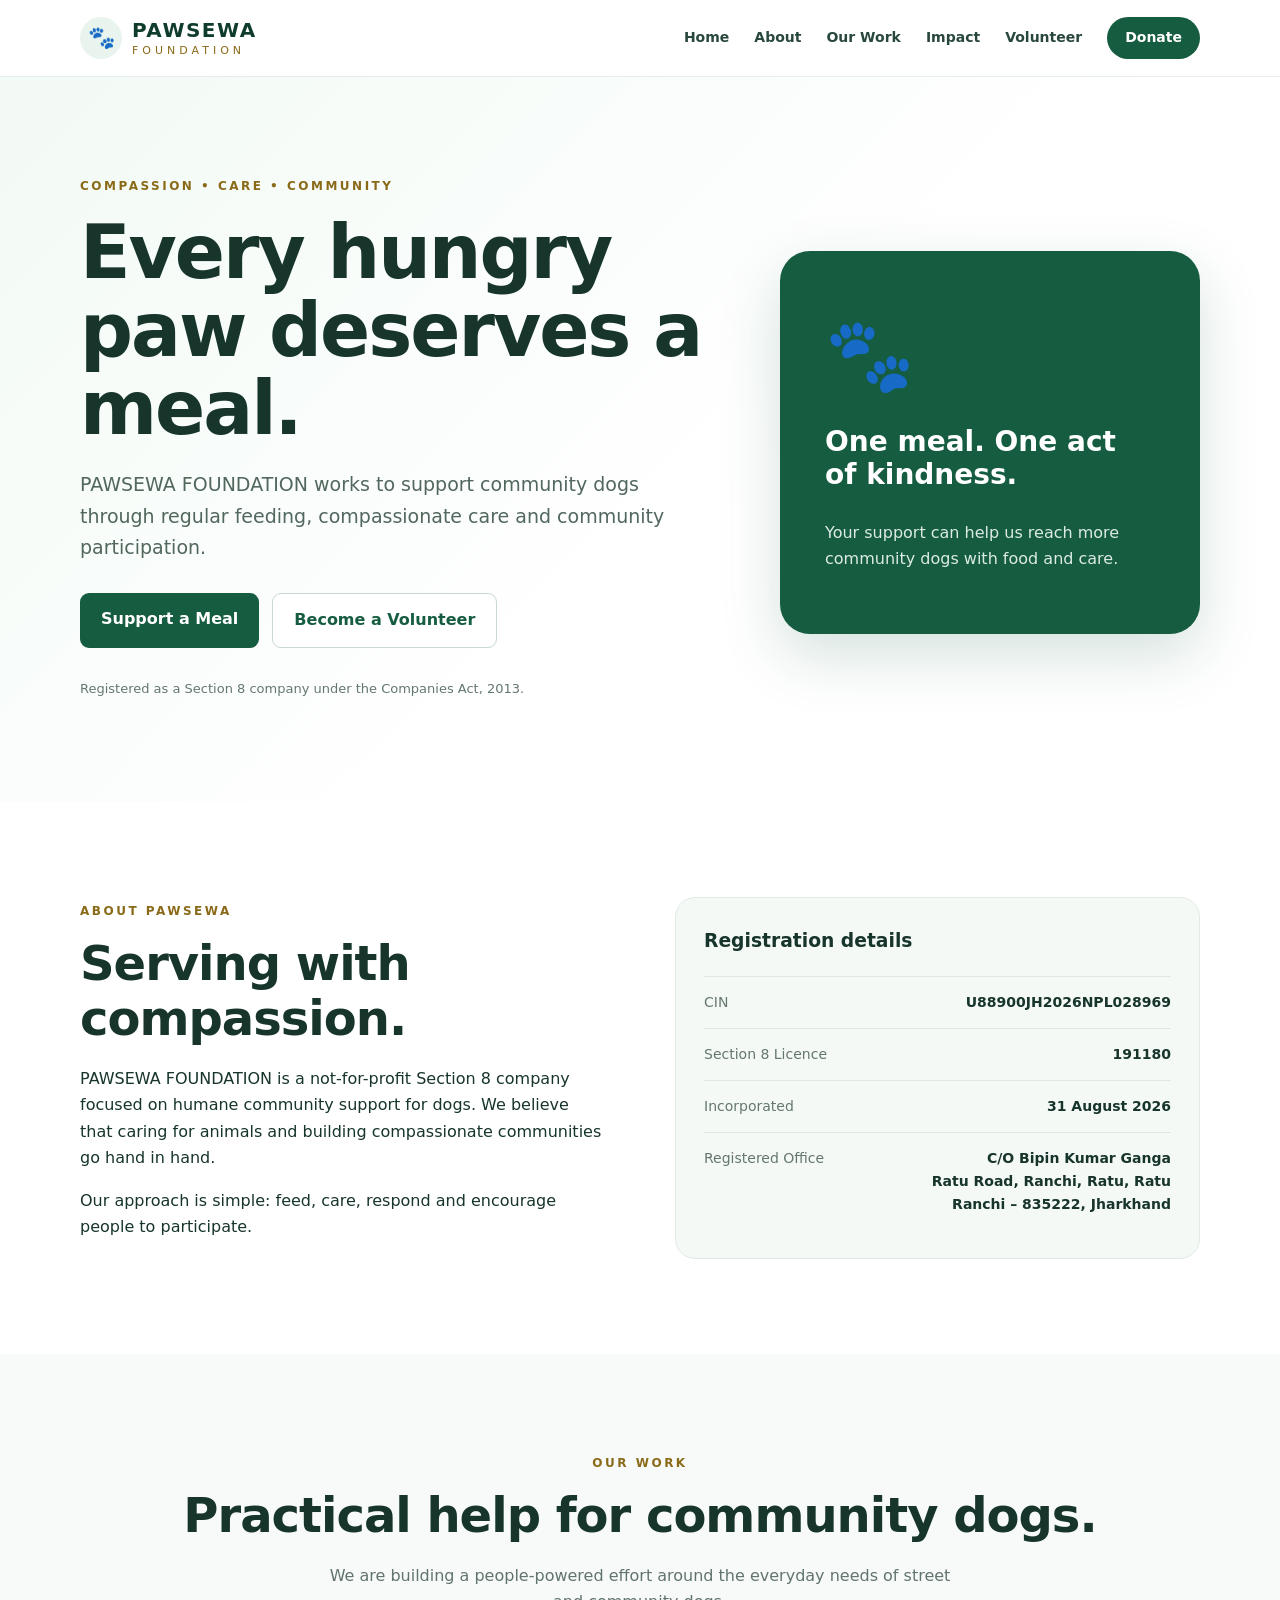
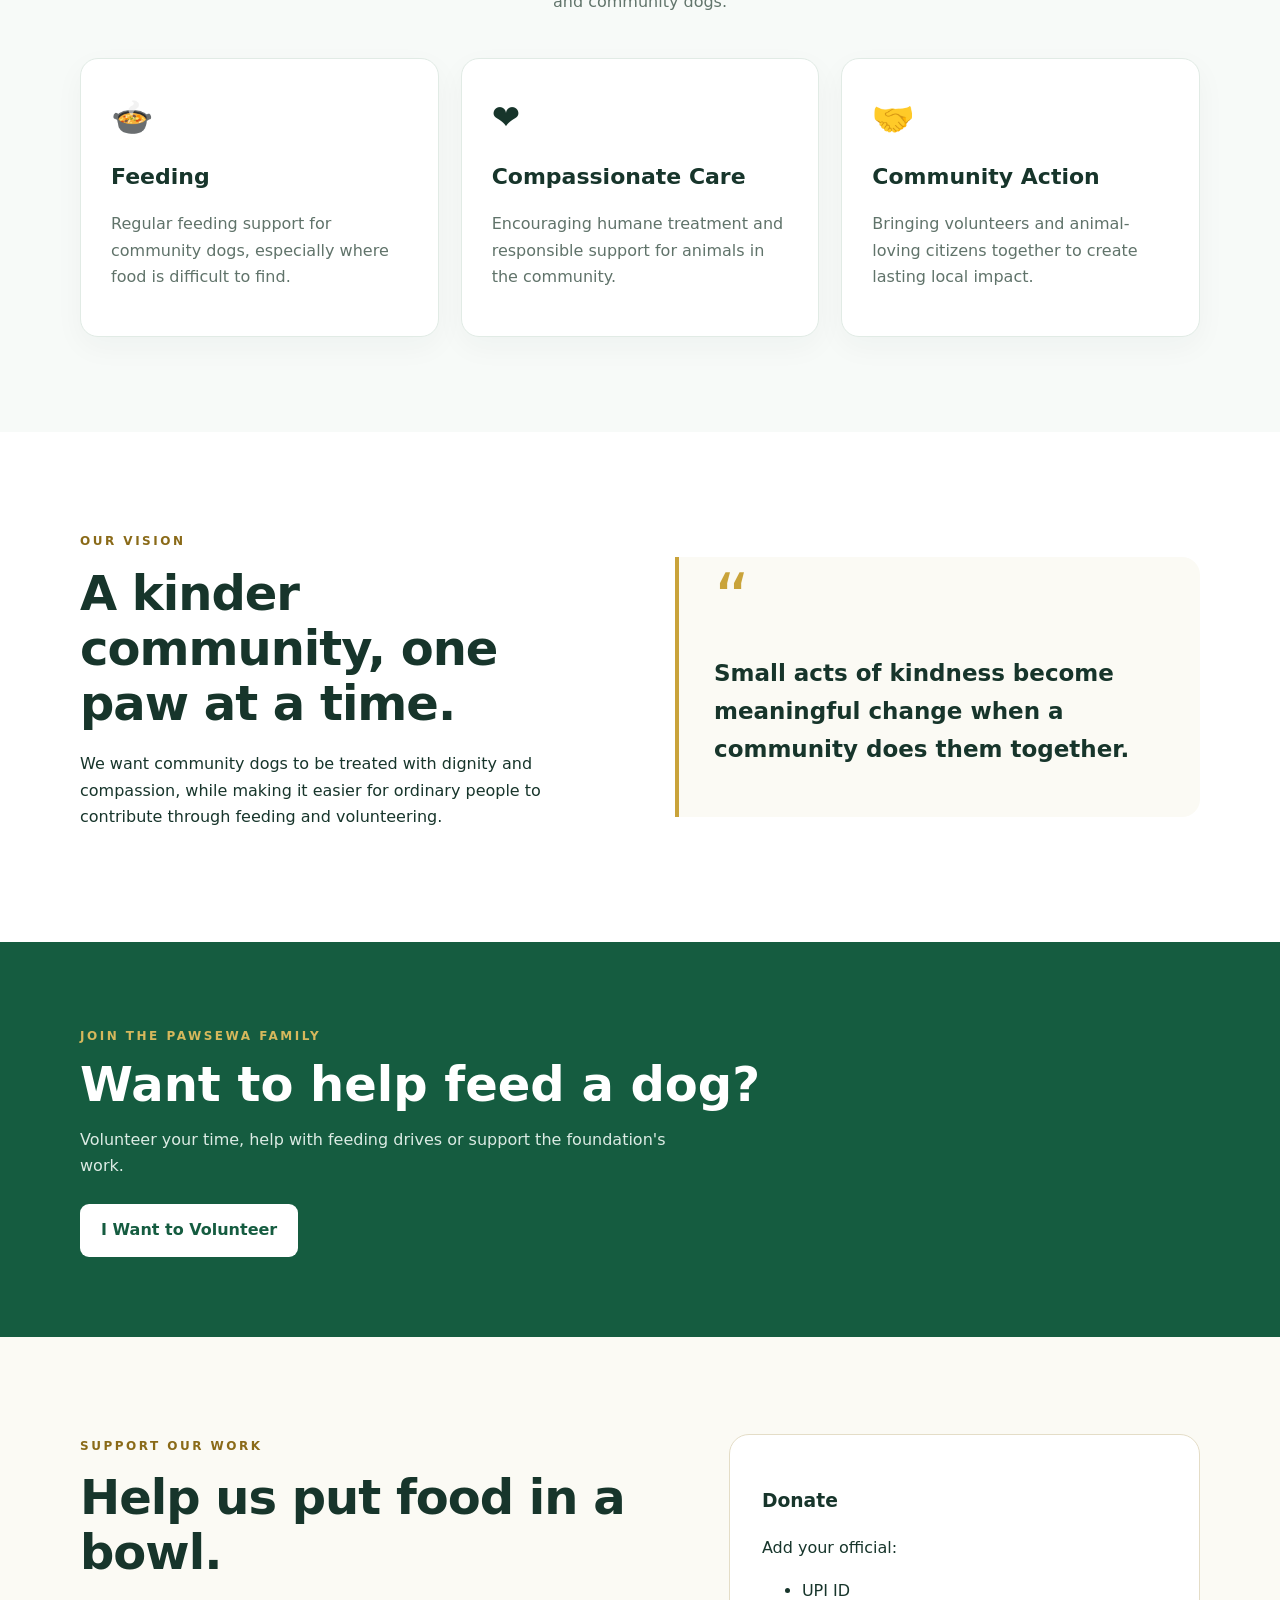
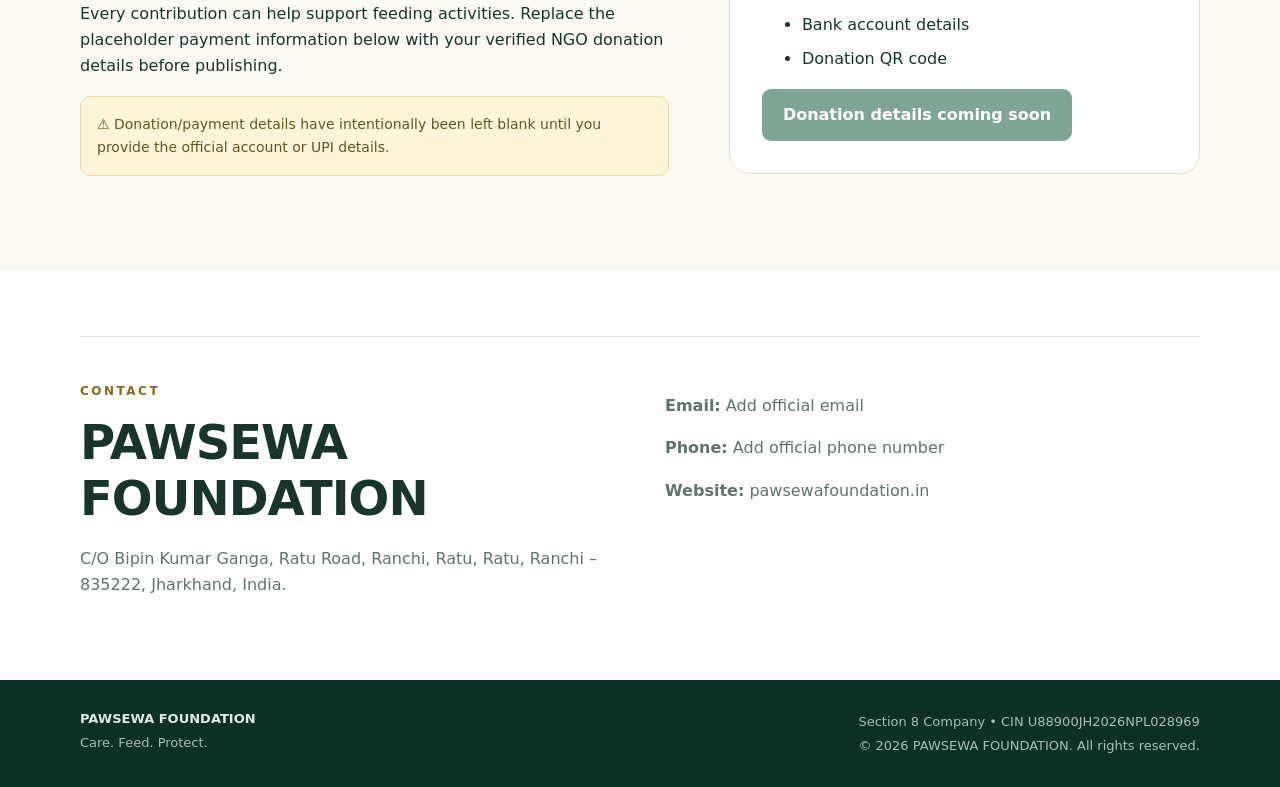
==== index.html @ aa219b91 "Add files via upload" ====
<!DOCTYPE html>
<html lang="en">
<head>
  <meta charset="UTF-8">
  <meta name="viewport" content="width=device-width, initial-scale=1.0">
  <meta name="description" content="PAWSEWA FOUNDATION - caring for community dogs through feeding, welfare and compassionate action.">
  <title>PAWSEWA FOUNDATION | Care. Feed. Protect.</title>
  <link rel="stylesheet" href="style.css">
</head>
<body>
<header class="site-header">
  <div class="container nav">
    <a class="brand" href="#home">
      <span class="brand-mark">🐾</span>
      <span><strong>PAWSEWA</strong><small>FOUNDATION</small></span>
    </a>
    <button class="menu-btn" aria-label="Open menu">☰</button>
    <nav>
      <a href="#home">Home</a>
      <a href="#about">About</a>
      <a href="#work">Our Work</a>
      <a href="#impact">Impact</a>
      <a href="#volunteer">Volunteer</a>
      <a class="nav-donate" href="#donate">Donate</a>
    </nav>
  </div>
</header>

<main>
<section id="home" class="hero">
  <div class="container hero-grid">
    <div>
      <span class="eyebrow">COMPASSION • CARE • COMMUNITY</span>
      <h1>Every hungry paw deserves a meal.</h1>
      <p class="lead">PAWSEWA FOUNDATION works to support community dogs through regular feeding, compassionate care and community participation.</p>
      <div class="actions">
        <a class="btn primary" href="#donate">Support a Meal</a>
        <a class="btn secondary" href="#volunteer">Become a Volunteer</a>
      </div>
      <p class="trust">Registered as a Section 8 company under the Companies Act, 2013.</p>
    </div>
    <div class="hero-card">
      <div class="paw-big">🐾</div>
      <h3>One meal. One act of kindness.</h3>
      <p>Your support can help us reach more community dogs with food and care.</p>
    </div>
  </div>
</section>

<section id="about" class="section">
  <div class="container two-col">
    <div>
      <span class="eyebrow">ABOUT PAWSEWA</span>
      <h2>Serving with compassion.</h2>
      <p>PAWSEWA FOUNDATION is a not-for-profit Section 8 company focused on humane community support for dogs. We believe that caring for animals and building compassionate communities go hand in hand.</p>
      <p>Our approach is simple: feed, care, respond and encourage people to participate.</p>
    </div>
    <div class="info-box">
      <h3>Registration details</h3>
      <div class="detail"><span>CIN</span><strong>U88900JH2026NPL028969</strong></div>
      <div class="detail"><span>Section 8 Licence</span><strong>191180</strong></div>
      <div class="detail"><span>Incorporated</span><strong>31 August 2026</strong></div>
      <div class="detail"><span>Registered Office</span><strong>C/O Bipin Kumar Ganga<br>Ratu Road, Ranchi, Ratu, Ratu<br>Ranchi – 835222, Jharkhand</strong></div>
    </div>
  </div>
</section>

<section id="work" class="section soft">
  <div class="container">
    <div class="center">
      <span class="eyebrow">OUR WORK</span>
      <h2>Practical help for community dogs.</h2>
      <p class="section-intro">We are building a people-powered effort around the everyday needs of street and community dogs.</p>
    </div>
    <div class="cards">
      <article class="card"><div class="icon">🍲</div><h3>Feeding</h3><p>Regular feeding support for community dogs, especially where food is difficult to find.</p></article>
      <article class="card"><div class="icon">❤️</div><h3>Compassionate Care</h3><p>Encouraging humane treatment and responsible support for animals in the community.</p></article>
      <article class="card"><div class="icon">🤝</div><h3>Community Action</h3><p>Bringing volunteers and animal-loving citizens together to create lasting local impact.</p></article>
    </div>
  </div>
</section>

<section id="impact" class="section">
  <div class="container impact">
    <div>
      <span class="eyebrow">OUR VISION</span>
      <h2>A kinder community, one paw at a time.</h2>
      <p>We want community dogs to be treated with dignity and compassion, while making it easier for ordinary people to contribute through feeding and volunteering.</p>
    </div>
    <div class="quote">
      <span>“</span>
      <p>Small acts of kindness become meaningful change when a community does them together.</p>
    </div>
  </div>
</section>

<section id="volunteer" class="cta-section">
  <div class="container">
    <span class="eyebrow light">JOIN THE PAWSEWA FAMILY</span>
    <h2>Want to help feed a dog?</h2>
    <p>Volunteer your time, help with feeding drives or support the foundation's work.</p>
    <a class="btn white" href="mailto:YOUR-EMAIL@example.com?subject=Volunteer%20with%20PAWSEWA%20FOUNDATION">I Want to Volunteer</a>
  </div>
</section>

<section id="donate" class="section donate">
  <div class="container donate-grid">
    <div>
      <span class="eyebrow">SUPPORT OUR WORK</span>
      <h2>Help us put food in a bowl.</h2>
      <p>Every contribution can help support feeding activities. Replace the placeholder payment information below with your verified NGO donation details before publishing.</p>
      <div class="notice">⚠️ Donation/payment details have intentionally been left blank until you provide the official account or UPI details.</div>
    </div>
    <div class="donate-box">
      <h3>Donate</h3>
      <p>Add your official:</p>
      <ul><li>UPI ID</li><li>Bank account details</li><li>Donation QR code</li></ul>
      <a class="btn primary disabled" href="#donate">Donation details coming soon</a>
    </div>
  </div>
</section>

<section class="contact section">
  <div class="container contact-box">
    <div>
      <span class="eyebrow">CONTACT</span>
      <h2>PAWSEWA FOUNDATION</h2>
      <p>C/O Bipin Kumar Ganga, Ratu Road, Ranchi, Ratu, Ratu, Ranchi – 835222, Jharkhand, India.</p>
    </div>
    <div>
      <p><strong>Email:</strong> Add official email</p>
      <p><strong>Phone:</strong> Add official phone number</p>
      <p><strong>Website:</strong> pawsewafoundation.in</p>
    </div>
  </div>
</section>
</main>

<footer>
  <div class="container footer-grid">
    <div><strong>PAWSEWA FOUNDATION</strong><p>Care. Feed. Protect.</p></div>
    <div><p>Section 8 Company • CIN U88900JH2026NPL028969</p><p>© 2026 PAWSEWA FOUNDATION. All rights reserved.</p></div>
  </div>
</footer>
<script src="script.js"></script>
</body>
</html>
---- style.css ----
*{box-sizing:border-box}html{scroll-behavior:smooth}body{margin:0;font-family:Inter,system-ui,-apple-system,Segoe UI,Roboto,Arial,sans-serif;color:#17352b;background:#fff;line-height:1.65}.container{width:min(1120px,92%);margin:auto}.site-header{position:sticky;top:0;z-index:20;background:rgba(255,255,255,.95);backdrop-filter:blur(10px);border-bottom:1px solid #e5eee9}.nav{height:76px;display:flex;align-items:center;justify-content:space-between}.brand{display:flex;gap:10px;align-items:center;text-decoration:none;color:#103c2c}.brand-mark{width:42px;height:42px;border-radius:50%;display:grid;place-items:center;background:#e8f4ed;font-size:22px}.brand strong,.brand small{display:block;line-height:1}.brand strong{font-size:20px;letter-spacing:1.5px}.brand small{font-size:11px;letter-spacing:4px;margin-top:5px;color:#8b6a17}nav{display:flex;align-items:center;gap:25px}nav a{color:#29483d;text-decoration:none;font-weight:600;font-size:14px}.nav-donate{background:#155c40;color:#fff;padding:9px 18px;border-radius:999px}.menu-btn{display:none;border:0;background:none;font-size:25px}.hero{background:linear-gradient(135deg,#f2faf5 0%,#fff 58%);padding:95px 0 90px;overflow:hidden}.hero-grid{display:grid;grid-template-columns:1.2fr .8fr;gap:70px;align-items:center}.eyebrow{font-size:12px;letter-spacing:2.5px;font-weight:800;color:#8a6a18}.hero h1{font-size:clamp(43px,6vw,74px);line-height:1.05;margin:16px 0 22px;letter-spacing:-2px}.lead{font-size:19px;max-width:650px;color:#52675e}.actions{display:flex;gap:13px;flex-wrap:wrap;margin:30px 0}.btn{display:inline-block;text-decoration:none;border-radius:9px;padding:13px 21px;font-weight:800}.primary{background:#155c40;color:white}.secondary{border:1px solid #c8d9d0;color:#155c40;background:#fff}.white{background:#fff;color:#155c40}.trust{font-size:13px;color:#64776f}.hero-card{background:#155c40;color:#fff;border-radius:30px;padding:45px;min-height:350px;display:flex;flex-direction:column;justify-content:center;box-shadow:0 22px 60px rgba(21,92,64,.18)}.paw-big{font-size:72px;margin-bottom:10px}.hero-card h3{font-size:28px;line-height:1.2;margin:0 0 12px}.hero-card p{color:#dcebe4}.section{padding:95px 0}.two-col{display:grid;grid-template-columns:1fr 1fr;gap:70px;align-items:start}.section h2{font-size:clamp(32px,4vw,48px);line-height:1.15;margin:12px 0 20px;letter-spacing:-1px}.info-box{background:#f5f9f6;border:1px solid #e0ebe5;border-radius:20px;padding:28px}.info-box h3{margin-top:0}.detail{display:flex;justify-content:space-between;gap:20px;border-top:1px solid #dce8e1;padding:14px 0;font-size:14px}.detail span{color:#64776f}.detail strong{text-align:right}.soft{background:#f7faf8}.center{text-align:center}.section-intro{max-width:650px;margin:0 auto 42px;color:#61746b}.cards{display:grid;grid-template-columns:repeat(3,1fr);gap:22px}.card{background:#fff;border:1px solid #e1ebe5;border-radius:18px;padding:30px;box-shadow:0 10px 30px rgba(20,60,45,.04)}.icon{font-size:34px}.card h3{font-size:22px;margin:14px 0 5px}.card p{color:#60736a}.impact{display:grid;grid-template-columns:1fr 1fr;gap:70px;align-items:center}.quote{border-left:4px solid #c9a33a;padding:25px 35px;background:#fbfaf4;border-radius:0 18px 18px 0}.quote span{font-size:70px;line-height:.5;color:#c9a33a}.quote p{font-size:23px;font-weight:700}.cta-section{padding:80px 0;background:#155c40;color:#fff}.cta-section h2{font-size:48px;line-height:1.1;margin:10px 0}.cta-section p{max-width:620px;color:#dcebe4;margin-bottom:25px}.light{color:#d6b85c}.donate{background:#fbfaf4}.donate-grid{display:grid;grid-template-columns:1fr .8fr;gap:60px;align-items:center}.notice{background:#fff5d8;border:1px solid #ead59a;padding:16px;border-radius:10px;font-size:14px;color:#665421}.donate-box{background:#fff;border:1px solid #e4ddc7;border-radius:20px;padding:32px}.donate-box li{margin:8px 0}.disabled{opacity:.55;pointer-events:none}.contact{padding:65px 0}.contact-box{display:grid;grid-template-columns:1fr 1fr;gap:50px;border-top:1px solid #dce8e1;padding-top:40px}.contact-box p{color:#60736a}footer{background:#0d3025;color:#dcebe4;padding:28px 0}.footer-grid{display:flex;justify-content:space-between;gap:30px;font-size:13px}.footer-grid p{margin:3px 0;color:#a9c0b6}@media(max-width:800px){nav{display:none}.menu-btn{display:block}.hero{padding:65px 0}.hero-grid,.two-col,.impact,.donate-grid,.contact-box{grid-template-columns:1fr;gap:35px}.cards{grid-template-columns:1fr}.hero h1{letter-spacing:-1px}.hero-card{min-height:auto}.section{padding:65px 0}.footer-grid{flex-direction:column;gap:10px}.detail{flex-direction:column}.detail strong{text-align:left}}
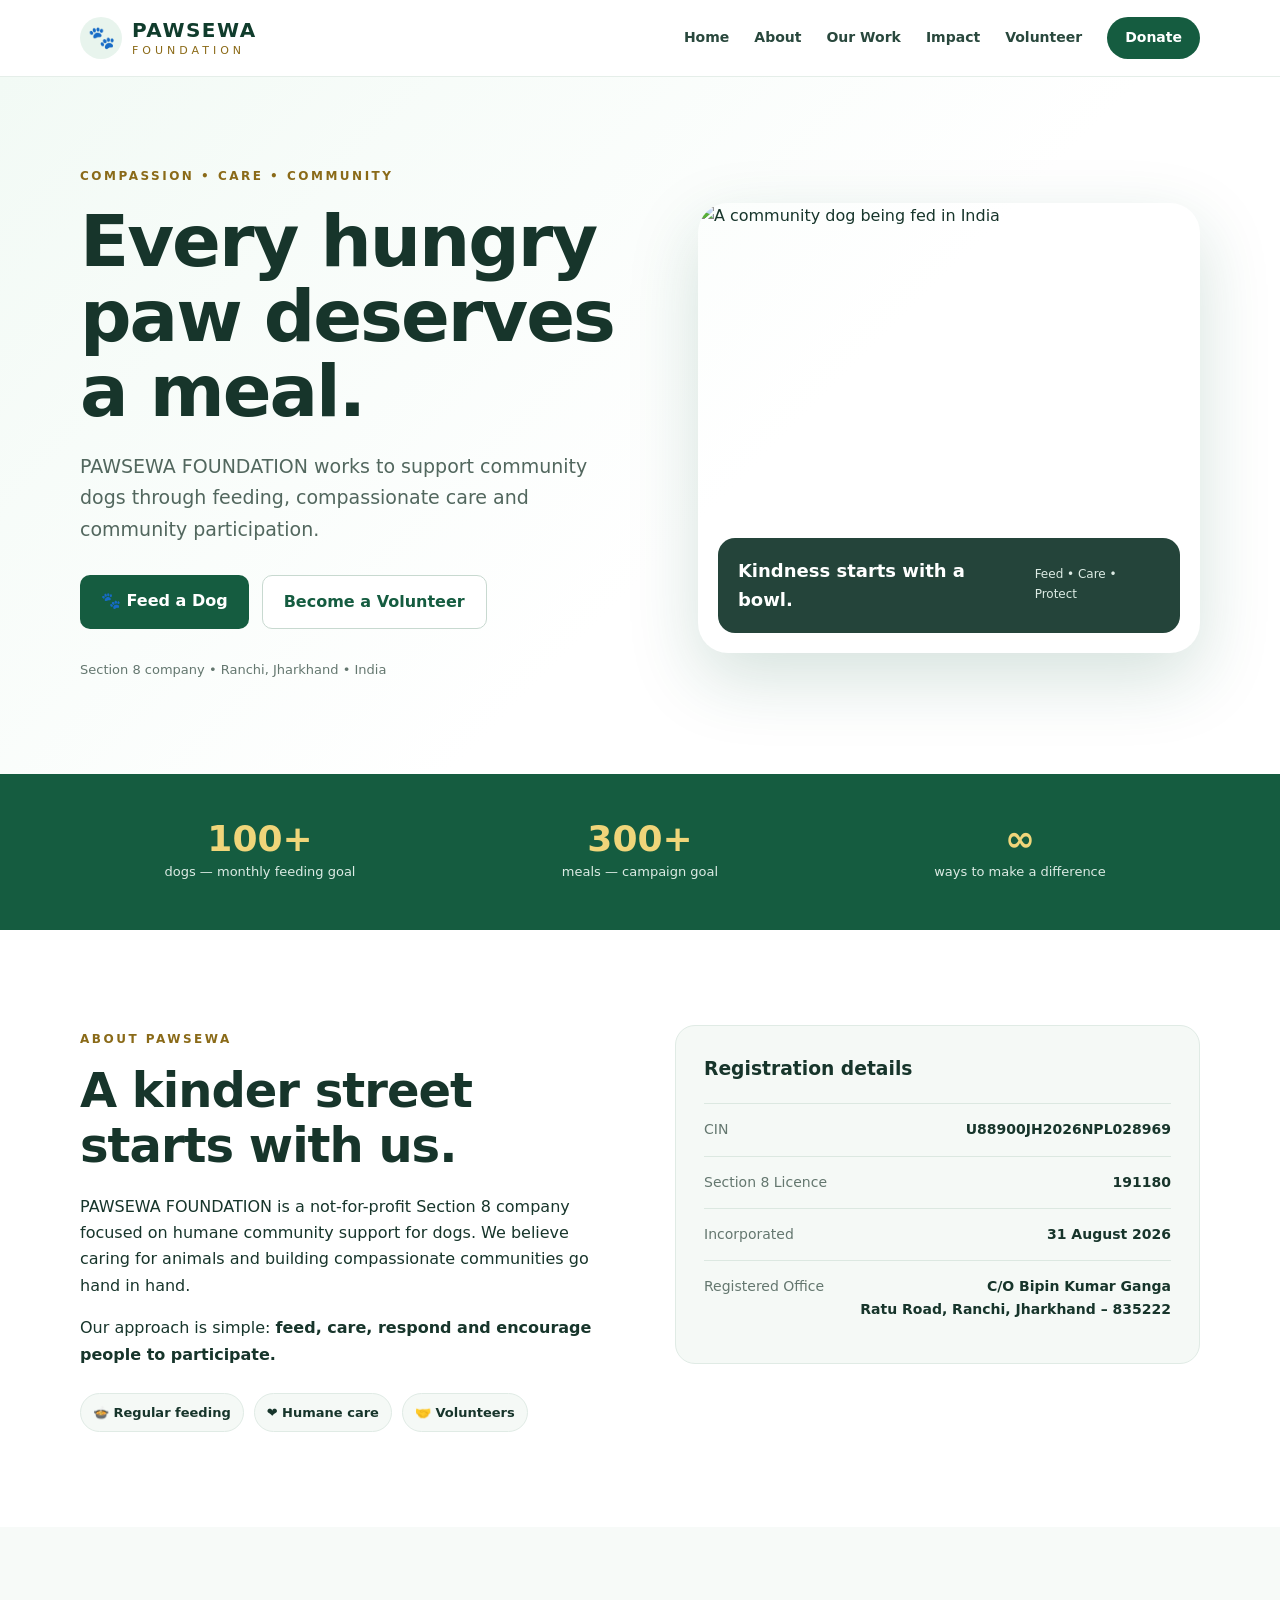
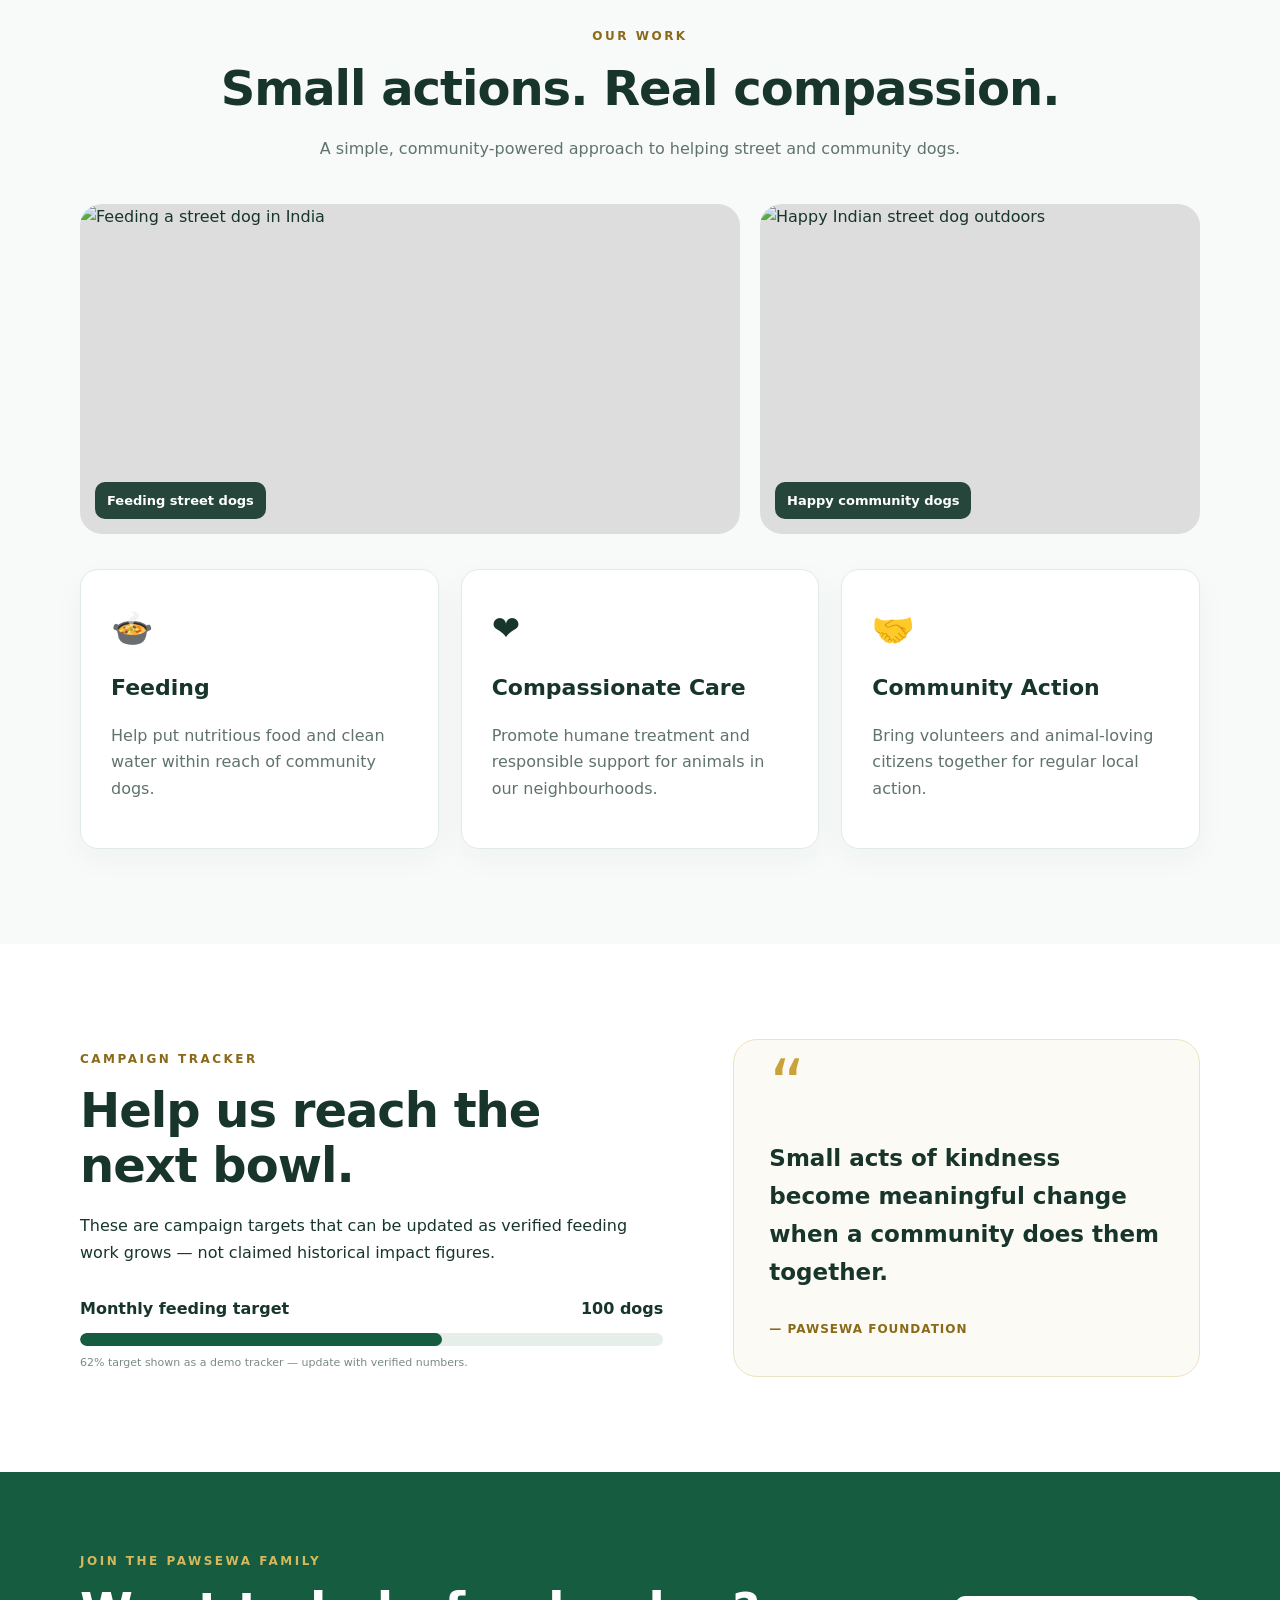
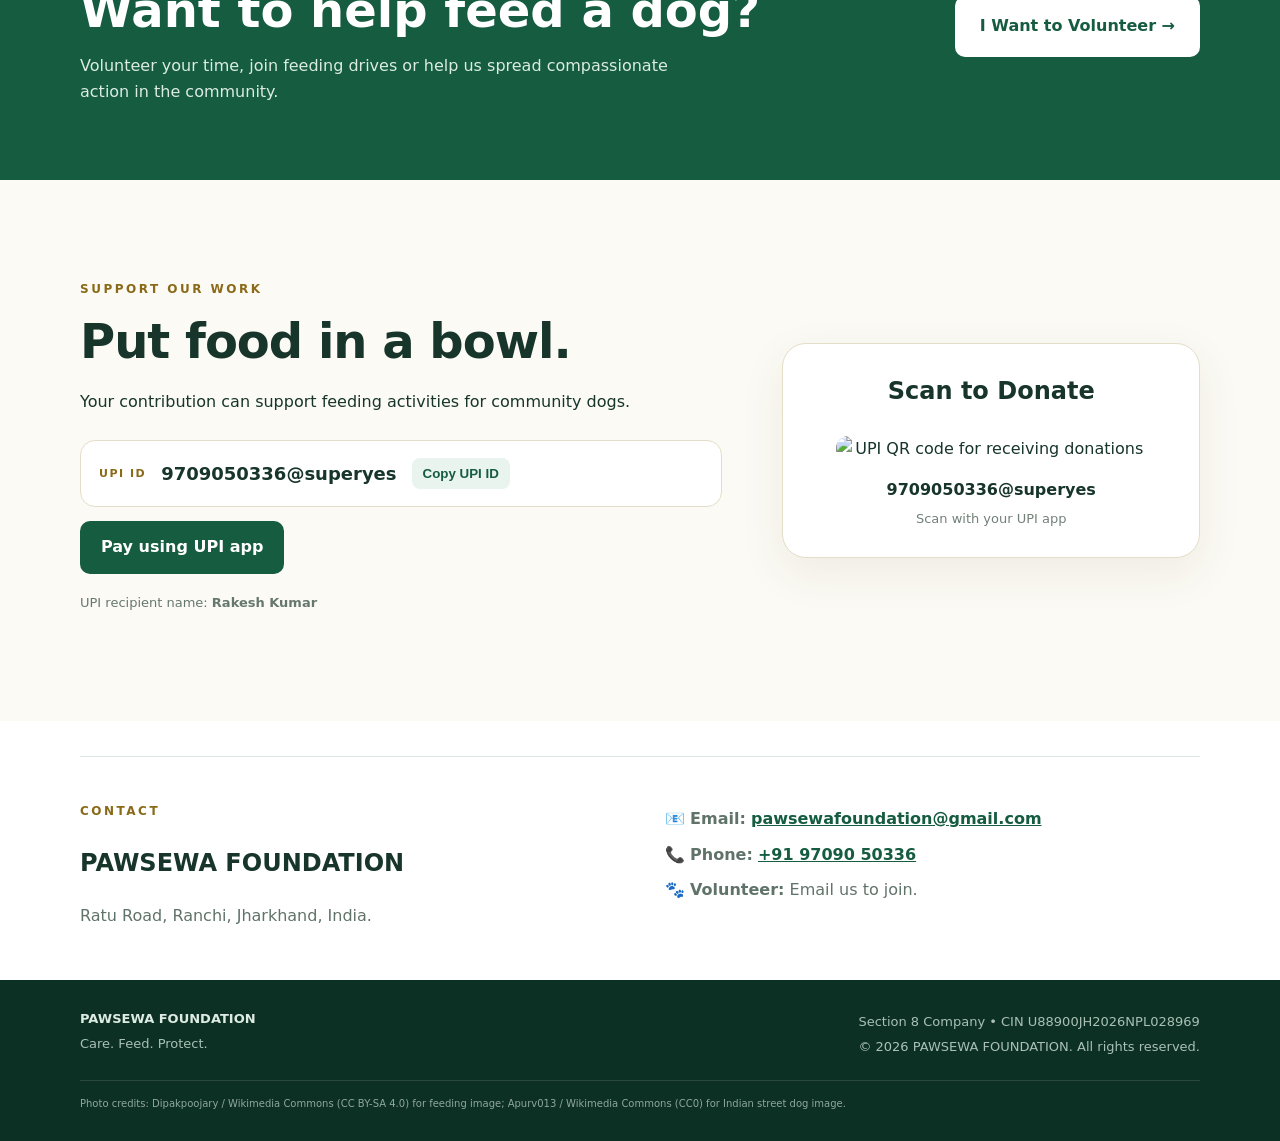
==== commit 61c3c866: "Add files via upload" ====
--- a/index.html
+++ b/index.html
@@ -3,25 +3,17 @@
 <head>
   <meta charset="UTF-8">
   <meta name="viewport" content="width=device-width, initial-scale=1.0">
-  <meta name="description" content="PAWSEWA FOUNDATION - caring for community dogs through feeding, welfare and compassionate action.">
+  <meta name="description" content="PAWSEWA FOUNDATION — feeding, caring for and protecting community dogs in India.">
   <title>PAWSEWA FOUNDATION | Care. Feed. Protect.</title>
   <link rel="stylesheet" href="style.css">
 </head>
 <body>
 <header class="site-header">
   <div class="container nav">
-    <a class="brand" href="#home">
-      <span class="brand-mark">🐾</span>
-      <span><strong>PAWSEWA</strong><small>FOUNDATION</small></span>
-    </a>
+    <a class="brand" href="#home"><span class="brand-mark">🐾</span><span><strong>PAWSEWA</strong><small>FOUNDATION</small></span></a>
     <button class="menu-btn" aria-label="Open menu">☰</button>
     <nav>
-      <a href="#home">Home</a>
-      <a href="#about">About</a>
-      <a href="#work">Our Work</a>
-      <a href="#impact">Impact</a>
-      <a href="#volunteer">Volunteer</a>
-      <a class="nav-donate" href="#donate">Donate</a>
+      <a href="#home">Home</a><a href="#about">About</a><a href="#work">Our Work</a><a href="#impact">Impact</a><a href="#volunteer">Volunteer</a><a class="nav-donate" href="#donate">Donate</a>
     </nav>
   </div>
 </header>
@@ -32,18 +24,22 @@
     <div>
       <span class="eyebrow">COMPASSION • CARE • COMMUNITY</span>
       <h1>Every hungry paw deserves a meal.</h1>
-      <p class="lead">PAWSEWA FOUNDATION works to support community dogs through regular feeding, compassionate care and community participation.</p>
-      <div class="actions">
-        <a class="btn primary" href="#donate">Support a Meal</a>
-        <a class="btn secondary" href="#volunteer">Become a Volunteer</a>
-      </div>
-      <p class="trust">Registered as a Section 8 company under the Companies Act, 2013.</p>
+      <p class="lead">PAWSEWA FOUNDATION works to support community dogs through feeding, compassionate care and community participation.</p>
+      <div class="actions"><a class="btn primary" href="#donate">🐾 Feed a Dog</a><a class="btn secondary" href="#volunteer">Become a Volunteer</a></div>
+      <p class="trust">Section 8 company • Ranchi, Jharkhand • India</p>
     </div>
-    <div class="hero-card">
-      <div class="paw-big">🐾</div>
-      <h3>One meal. One act of kindness.</h3>
-      <p>Your support can help us reach more community dogs with food and care.</p>
+    <div class="hero-photo">
+      <img src="https://upload.wikimedia.org/wikipedia/commons/f/fe/Feeding_street_dogs.jpg" alt="A community dog being fed in India">
+      <div class="photo-badge"><strong>Kindness starts with a bowl.</strong><span>Feed • Care • Protect</span></div>
     </div>
+  </div>
+</section>
+
+<section class="stats section-small">
+  <div class="container stats-grid">
+    <div class="stat"><strong>100+</strong><span>dogs — monthly feeding goal</span></div>
+    <div class="stat"><strong>300+</strong><span>meals — campaign goal</span></div>
+    <div class="stat"><strong>∞</strong><span>ways to make a difference</span></div>
   </div>
 </section>
 
@@ -51,96 +47,76 @@
   <div class="container two-col">
     <div>
       <span class="eyebrow">ABOUT PAWSEWA</span>
-      <h2>Serving with compassion.</h2>
-      <p>PAWSEWA FOUNDATION is a not-for-profit Section 8 company focused on humane community support for dogs. We believe that caring for animals and building compassionate communities go hand in hand.</p>
-      <p>Our approach is simple: feed, care, respond and encourage people to participate.</p>
+      <h2>A kinder street starts with us.</h2>
+      <p>PAWSEWA FOUNDATION is a not-for-profit Section 8 company focused on humane community support for dogs. We believe caring for animals and building compassionate communities go hand in hand.</p>
+      <p>Our approach is simple: <strong>feed, care, respond and encourage people to participate.</strong></p>
+      <div class="mini-points"><span>🍲 Regular feeding</span><span>❤️ Humane care</span><span>🤝 Volunteers</span></div>
     </div>
     <div class="info-box">
       <h3>Registration details</h3>
       <div class="detail"><span>CIN</span><strong>U88900JH2026NPL028969</strong></div>
       <div class="detail"><span>Section 8 Licence</span><strong>191180</strong></div>
       <div class="detail"><span>Incorporated</span><strong>31 August 2026</strong></div>
-      <div class="detail"><span>Registered Office</span><strong>C/O Bipin Kumar Ganga<br>Ratu Road, Ranchi, Ratu, Ratu<br>Ranchi – 835222, Jharkhand</strong></div>
+      <div class="detail"><span>Registered Office</span><strong>C/O Bipin Kumar Ganga<br>Ratu Road, Ranchi, Jharkhand – 835222</strong></div>
     </div>
   </div>
 </section>
 
 <section id="work" class="section soft">
   <div class="container">
-    <div class="center">
-      <span class="eyebrow">OUR WORK</span>
-      <h2>Practical help for community dogs.</h2>
-      <p class="section-intro">We are building a people-powered effort around the everyday needs of street and community dogs.</p>
+    <div class="center"><span class="eyebrow">OUR WORK</span><h2>Small actions. Real compassion.</h2><p class="section-intro">A simple, community-powered approach to helping street and community dogs.</p></div>
+    <div class="gallery-grid">
+      <figure><img src="https://upload.wikimedia.org/wikipedia/commons/f/fe/Feeding_street_dogs.jpg" alt="Feeding a street dog in India"><figcaption>Feeding street dogs</figcaption></figure>
+      <figure><img src="https://upload.wikimedia.org/wikipedia/commons/7/77/Indian_Street_Dog_3.jpg" alt="Happy Indian street dog outdoors"><figcaption>Happy community dogs</figcaption></figure>
     </div>
     <div class="cards">
-      <article class="card"><div class="icon">🍲</div><h3>Feeding</h3><p>Regular feeding support for community dogs, especially where food is difficult to find.</p></article>
-      <article class="card"><div class="icon">❤️</div><h3>Compassionate Care</h3><p>Encouraging humane treatment and responsible support for animals in the community.</p></article>
-      <article class="card"><div class="icon">🤝</div><h3>Community Action</h3><p>Bringing volunteers and animal-loving citizens together to create lasting local impact.</p></article>
+      <article class="card"><div class="icon">🍲</div><h3>Feeding</h3><p>Help put nutritious food and clean water within reach of community dogs.</p></article>
+      <article class="card"><div class="icon">❤️</div><h3>Compassionate Care</h3><p>Promote humane treatment and responsible support for animals in our neighbourhoods.</p></article>
+      <article class="card"><div class="icon">🤝</div><h3>Community Action</h3><p>Bring volunteers and animal-loving citizens together for regular local action.</p></article>
     </div>
   </div>
 </section>
 
 <section id="impact" class="section">
-  <div class="container impact">
-    <div>
-      <span class="eyebrow">OUR VISION</span>
-      <h2>A kinder community, one paw at a time.</h2>
-      <p>We want community dogs to be treated with dignity and compassion, while making it easier for ordinary people to contribute through feeding and volunteering.</p>
+  <div class="container impact-grid">
+    <div><span class="eyebrow">CAMPAIGN TRACKER</span><h2>Help us reach the next bowl.</h2><p>These are campaign targets that can be updated as verified feeding work grows — not claimed historical impact figures.</p>
+      <div class="progress-wrap"><div class="progress-label"><span>Monthly feeding target</span><strong>100 dogs</strong></div><div class="progress"><span style="width:62%"></span></div><small>62% target shown as a demo tracker — update with verified numbers.</small></div>
     </div>
-    <div class="quote">
-      <span>“</span>
-      <p>Small acts of kindness become meaningful change when a community does them together.</p>
-    </div>
+    <div class="quote-card"><span class="quote-mark">“</span><p>Small acts of kindness become meaningful change when a community does them together.</p><strong>— PAWSEWA FOUNDATION</strong></div>
   </div>
 </section>
 
 <section id="volunteer" class="cta-section">
-  <div class="container">
-    <span class="eyebrow light">JOIN THE PAWSEWA FAMILY</span>
-    <h2>Want to help feed a dog?</h2>
-    <p>Volunteer your time, help with feeding drives or support the foundation's work.</p>
-    <a class="btn white" href="mailto:YOUR-EMAIL@example.com?subject=Volunteer%20with%20PAWSEWA%20FOUNDATION">I Want to Volunteer</a>
+  <div class="container cta-grid">
+    <div><span class="eyebrow light">JOIN THE PAWSEWA FAMILY</span><h2>Want to help feed a dog?</h2><p>Volunteer your time, join feeding drives or help us spread compassionate action in the community.</p></div>
+    <a class="btn white big" href="mailto:pawsewafoundation@gmail.com?subject=Volunteer%20with%20PAWSEWA%20FOUNDATION">I Want to Volunteer →</a>
   </div>
 </section>
 
 <section id="donate" class="section donate">
   <div class="container donate-grid">
     <div>
-      <span class="eyebrow">SUPPORT OUR WORK</span>
-      <h2>Help us put food in a bowl.</h2>
-      <p>Every contribution can help support feeding activities. Replace the placeholder payment information below with your verified NGO donation details before publishing.</p>
-      <div class="notice">⚠️ Donation/payment details have intentionally been left blank until you provide the official account or UPI details.</div>
+      <span class="eyebrow">SUPPORT OUR WORK</span><h2>Put food in a bowl.</h2>
+      <p>Your contribution can support feeding activities for community dogs.</p>
+      <div class="upi-card"><span class="upi-label">UPI ID</span><strong>9709050336@superyes</strong><button class="copy-btn" data-copy="9709050336@superyes">Copy UPI ID</button></div>
+      <a class="btn primary upi-pay" href="upi://pay?pa=9709050336@superyes&pn=PAWSEWA%20FOUNDATION&cu=INR">Pay using UPI app</a>
+      <p class="payment-note">UPI recipient name: <strong>Rakesh Kumar</strong></p>
     </div>
-    <div class="donate-box">
-      <h3>Donate</h3>
-      <p>Add your official:</p>
-      <ul><li>UPI ID</li><li>Bank account details</li><li>Donation QR code</li></ul>
-      <a class="btn primary disabled" href="#donate">Donation details coming soon</a>
-    </div>
+    <div class="qr-box"><h3>Scan to Donate</h3><img src="assets/upi-qr-crop.jpg" alt="UPI QR code for receiving donations"><strong>9709050336@superyes</strong><span>Scan with your UPI app</span></div>
   </div>
 </section>
 
-<section class="contact section">
+<section class="contact section-small">
   <div class="container contact-box">
-    <div>
-      <span class="eyebrow">CONTACT</span>
-      <h2>PAWSEWA FOUNDATION</h2>
-      <p>C/O Bipin Kumar Ganga, Ratu Road, Ranchi, Ratu, Ratu, Ranchi – 835222, Jharkhand, India.</p>
-    </div>
-    <div>
-      <p><strong>Email:</strong> Add official email</p>
-      <p><strong>Phone:</strong> Add official phone number</p>
-      <p><strong>Website:</strong> pawsewafoundation.in</p>
-    </div>
+    <div><span class="eyebrow">CONTACT</span><h2>PAWSEWA FOUNDATION</h2><p>Ratu Road, Ranchi, Jharkhand, India.</p></div>
+    <div class="contact-list"><p>📧 <strong>Email:</strong> <a href="mailto:pawsewafoundation@gmail.com">pawsewafoundation@gmail.com</a></p><p>📞 <strong>Phone:</strong> <a href="tel:+919709050336">+91 97090 50336</a></p><p>🐾 <strong>Volunteer:</strong> Email us to join.</p></div>
   </div>
 </section>
 </main>
 
 <footer>
-  <div class="container footer-grid">
-    <div><strong>PAWSEWA FOUNDATION</strong><p>Care. Feed. Protect.</p></div>
-    <div><p>Section 8 Company • CIN U88900JH2026NPL028969</p><p>© 2026 PAWSEWA FOUNDATION. All rights reserved.</p></div>
-  </div>
+  <div class="container footer-grid"><div><strong>PAWSEWA FOUNDATION</strong><p>Care. Feed. Protect.</p></div><div><p>Section 8 Company • CIN U88900JH2026NPL028969</p><p>© 2026 PAWSEWA FOUNDATION. All rights reserved.</p></div></div>
+  <div class="container credits">Photo credits: Dipakpoojary / Wikimedia Commons (CC BY-SA 4.0) for feeding image; Apurv013 / Wikimedia Commons (CC0) for Indian street dog image.</div>
 </footer>
 <script src="script.js"></script>
 </body>
--- a/style.css
+++ b/style.css
@@ -1 +1 @@
-*{box-sizing:border-box}html{scroll-behavior:smooth}body{margin:0;font-family:Inter,system-ui,-apple-system,Segoe UI,Roboto,Arial,sans-serif;color:#17352b;background:#fff;line-height:1.65}.container{width:min(1120px,92%);margin:auto}.site-header{position:sticky;top:0;z-index:20;background:rgba(255,255,255,.95);backdrop-filter:blur(10px);border-bottom:1px solid #e5eee9}.nav{height:76px;display:flex;align-items:center;justify-content:space-between}.brand{display:flex;gap:10px;align-items:center;text-decoration:none;color:#103c2c}.brand-mark{width:42px;height:42px;border-radius:50%;display:grid;place-items:center;background:#e8f4ed;font-size:22px}.brand strong,.brand small{display:block;line-height:1}.brand strong{font-size:20px;letter-spacing:1.5px}.brand small{font-size:11px;letter-spacing:4px;margin-top:5px;color:#8b6a17}nav{display:flex;align-items:center;gap:25px}nav a{color:#29483d;text-decoration:none;font-weight:600;font-size:14px}.nav-donate{background:#155c40;color:#fff;padding:9px 18px;border-radius:999px}.menu-btn{display:none;border:0;background:none;font-size:25px}.hero{background:linear-gradient(135deg,#f2faf5 0%,#fff 58%);padding:95px 0 90px;overflow:hidden}.hero-grid{display:grid;grid-template-columns:1.2fr .8fr;gap:70px;align-items:center}.eyebrow{font-size:12px;letter-spacing:2.5px;font-weight:800;color:#8a6a18}.hero h1{font-size:clamp(43px,6vw,74px);line-height:1.05;margin:16px 0 22px;letter-spacing:-2px}.lead{font-size:19px;max-width:650px;color:#52675e}.actions{display:flex;gap:13px;flex-wrap:wrap;margin:30px 0}.btn{display:inline-block;text-decoration:none;border-radius:9px;padding:13px 21px;font-weight:800}.primary{background:#155c40;color:white}.secondary{border:1px solid #c8d9d0;color:#155c40;background:#fff}.white{background:#fff;color:#155c40}.trust{font-size:13px;color:#64776f}.hero-card{background:#155c40;color:#fff;border-radius:30px;padding:45px;min-height:350px;display:flex;flex-direction:column;justify-content:center;box-shadow:0 22px 60px rgba(21,92,64,.18)}.paw-big{font-size:72px;margin-bottom:10px}.hero-card h3{font-size:28px;line-height:1.2;margin:0 0 12px}.hero-card p{color:#dcebe4}.section{padding:95px 0}.two-col{display:grid;grid-template-columns:1fr 1fr;gap:70px;align-items:start}.section h2{font-size:clamp(32px,4vw,48px);line-height:1.15;margin:12px 0 20px;letter-spacing:-1px}.info-box{background:#f5f9f6;border:1px solid #e0ebe5;border-radius:20px;padding:28px}.info-box h3{margin-top:0}.detail{display:flex;justify-content:space-between;gap:20px;border-top:1px solid #dce8e1;padding:14px 0;font-size:14px}.detail span{color:#64776f}.detail strong{text-align:right}.soft{background:#f7faf8}.center{text-align:center}.section-intro{max-width:650px;margin:0 auto 42px;color:#61746b}.cards{display:grid;grid-template-columns:repeat(3,1fr);gap:22px}.card{background:#fff;border:1px solid #e1ebe5;border-radius:18px;padding:30px;box-shadow:0 10px 30px rgba(20,60,45,.04)}.icon{font-size:34px}.card h3{font-size:22px;margin:14px 0 5px}.card p{color:#60736a}.impact{display:grid;grid-template-columns:1fr 1fr;gap:70px;align-items:center}.quote{border-left:4px solid #c9a33a;padding:25px 35px;background:#fbfaf4;border-radius:0 18px 18px 0}.quote span{font-size:70px;line-height:.5;color:#c9a33a}.quote p{font-size:23px;font-weight:700}.cta-section{padding:80px 0;background:#155c40;color:#fff}.cta-section h2{font-size:48px;line-height:1.1;margin:10px 0}.cta-section p{max-width:620px;color:#dcebe4;margin-bottom:25px}.light{color:#d6b85c}.donate{background:#fbfaf4}.donate-grid{display:grid;grid-template-columns:1fr .8fr;gap:60px;align-items:center}.notice{background:#fff5d8;border:1px solid #ead59a;padding:16px;border-radius:10px;font-size:14px;color:#665421}.donate-box{background:#fff;border:1px solid #e4ddc7;border-radius:20px;padding:32px}.donate-box li{margin:8px 0}.disabled{opacity:.55;pointer-events:none}.contact{padding:65px 0}.contact-box{display:grid;grid-template-columns:1fr 1fr;gap:50px;border-top:1px solid #dce8e1;padding-top:40px}.contact-box p{color:#60736a}footer{background:#0d3025;color:#dcebe4;padding:28px 0}.footer-grid{display:flex;justify-content:space-between;gap:30px;font-size:13px}.footer-grid p{margin:3px 0;color:#a9c0b6}@media(max-width:800px){nav{display:none}.menu-btn{display:block}.hero{padding:65px 0}.hero-grid,.two-col,.impact,.donate-grid,.contact-box{grid-template-columns:1fr;gap:35px}.cards{grid-template-columns:1fr}.hero h1{letter-spacing:-1px}.hero-card{min-height:auto}.section{padding:65px 0}.footer-grid{flex-direction:column;gap:10px}.detail{flex-direction:column}.detail strong{text-align:left}}
+*{box-sizing:border-box}html{scroll-behavior:smooth}body{margin:0;font-family:Inter,system-ui,-apple-system,Segoe UI,Roboto,Arial,sans-serif;color:#17352b;background:#fff;line-height:1.65}.container{width:min(1120px,92%);margin:auto}.site-header{position:sticky;top:0;z-index:20;background:rgba(255,255,255,.96);backdrop-filter:blur(12px);border-bottom:1px solid #e5eee9}.nav{height:76px;display:flex;align-items:center;justify-content:space-between}.brand{display:flex;gap:10px;align-items:center;text-decoration:none;color:#103c2c}.brand-mark{width:42px;height:42px;border-radius:50%;display:grid;place-items:center;background:#e8f4ed;font-size:22px}.brand strong,.brand small{display:block;line-height:1}.brand strong{font-size:20px;letter-spacing:1.5px}.brand small{font-size:11px;letter-spacing:4px;margin-top:5px;color:#8b6a17}nav{display:flex;align-items:center;gap:25px}nav a{color:#29483d;text-decoration:none;font-weight:700;font-size:14px}.nav-donate{background:#155c40;color:#fff!important;padding:9px 18px;border-radius:999px}.menu-btn{display:none;border:0;background:none;font-size:25px}.hero{background:linear-gradient(135deg,#f2faf5 0%,#fff 58%);padding:85px 0 80px;overflow:hidden}.hero-grid{display:grid;grid-template-columns:1fr .9fr;gap:60px;align-items:center}.eyebrow{font-size:12px;letter-spacing:2.5px;font-weight:900;color:#8a6a18}.hero h1{font-size:clamp(43px,6vw,72px);line-height:1.04;margin:16px 0 22px;letter-spacing:-2px}.lead{font-size:19px;max-width:650px;color:#52675e}.actions{display:flex;gap:13px;flex-wrap:wrap;margin:30px 0}.btn{display:inline-block;text-decoration:none;border-radius:10px;padding:13px 21px;font-weight:900}.primary{background:#155c40;color:white}.secondary{border:1px solid #c8d9d0;color:#155c40;background:#fff}.white{background:#fff;color:#155c40}.big{padding:17px 25px}.trust{font-size:13px;color:#64776f}.hero-photo{position:relative;border-radius:30px;overflow:hidden;min-height:450px;box-shadow:0 25px 70px rgba(21,92,64,.18)}.hero-photo img{width:100%;height:450px;object-fit:cover;display:block}.photo-badge{position:absolute;left:20px;right:20px;bottom:20px;background:rgba(13,48,37,.9);color:#fff;padding:18px 20px;border-radius:17px;display:flex;justify-content:space-between;gap:15px;align-items:center}.photo-badge strong{font-size:18px}.photo-badge span{font-size:12px;color:#dcebe4}.section{padding:95px 0}.section-small{padding:35px 0}.stats{background:#155c40;color:#fff}.stats-grid{display:grid;grid-template-columns:repeat(3,1fr);gap:20px}.stat{text-align:center;padding:10px}.stat strong{display:block;font-size:36px;color:#f0d57a;line-height:1.1}.stat span{font-size:13px;color:#dcebe4}.two-col{display:grid;grid-template-columns:1fr 1fr;gap:70px;align-items:start}.section h2{font-size:clamp(32px,4vw,48px);line-height:1.15;margin:12px 0 20px;letter-spacing:-1px}.info-box{background:#f5f9f6;border:1px solid #e0ebe5;border-radius:20px;padding:28px}.info-box h3{margin-top:0}.detail{display:flex;justify-content:space-between;gap:20px;border-top:1px solid #dce8e1;padding:14px 0;font-size:14px}.detail span{color:#64776f}.detail strong{text-align:right}.mini-points{display:flex;flex-wrap:wrap;gap:10px;margin-top:25px}.mini-points span{background:#f5f9f6;border:1px solid #e0ebe5;padding:8px 12px;border-radius:999px;font-size:13px;font-weight:800}.soft{background:#f7faf8}.center{text-align:center}.section-intro{max-width:650px;margin:0 auto 42px;color:#61746b}.gallery-grid{display:grid;grid-template-columns:1.2fr .8fr;gap:20px;margin-bottom:35px}.gallery-grid figure{margin:0;position:relative;overflow:hidden;border-radius:22px;background:#ddd;height:330px}.gallery-grid img{width:100%;height:100%;object-fit:cover;display:block;transition:transform .5s}.gallery-grid figure:hover img{transform:scale(1.04)}figcaption{position:absolute;left:15px;bottom:15px;background:rgba(13,48,37,.88);color:#fff;padding:8px 12px;border-radius:10px;font-weight:800;font-size:13px}.cards{display:grid;grid-template-columns:repeat(3,1fr);gap:22px}.card{background:#fff;border:1px solid #e1ebe5;border-radius:18px;padding:30px;box-shadow:0 10px 30px rgba(20,60,45,.04)}.icon{font-size:34px}.card h3{font-size:22px;margin:14px 0 5px}.card p{color:#60736a}.impact-grid{display:grid;grid-template-columns:1fr .8fr;gap:70px;align-items:center}.progress-wrap{margin-top:30px}.progress-label{display:flex;justify-content:space-between;gap:20px;font-weight:800;margin-bottom:10px}.progress{height:13px;background:#e6eee9;border-radius:99px;overflow:hidden}.progress span{display:block;height:100%;background:#155c40;border-radius:99px}.progress-wrap small{display:block;color:#7a8b84;margin-top:8px;font-size:11px}.quote-card{border-radius:24px;background:#fbfaf4;border:1px solid #eee3bf;padding:35px}.quote-mark{font-size:70px;line-height:.3;color:#c9a33a}.quote-card p{font-size:23px;font-weight:800}.quote-card strong{font-size:12px;letter-spacing:1px;color:#8a6a18}.cta-section{padding:75px 0;background:#155c40;color:#fff}.cta-grid{display:flex;align-items:center;justify-content:space-between;gap:40px}.cta-section h2{font-size:48px;line-height:1.1;margin:10px 0}.cta-section p{max-width:620px;color:#dcebe4;margin-bottom:0}.light{color:#d6b85c}.donate{background:#fbfaf4}.donate-grid{display:grid;grid-template-columns:1fr .65fr;gap:60px;align-items:center}.upi-card{display:flex;align-items:center;gap:15px;flex-wrap:wrap;background:#fff;border:1px solid #e4ddc7;border-radius:15px;padding:17px 18px;margin:25px 0 14px}.upi-label{font-size:11px;letter-spacing:1.5px;color:#8a6a18;font-weight:900}.upi-card strong{font-size:18px}.copy-btn{border:0;background:#eaf4ee;color:#155c40;border-radius:8px;padding:8px 11px;font-weight:800;cursor:pointer}.upi-pay{margin-bottom:5px}.payment-note{font-size:13px;color:#66776f}.qr-box{background:#fff;border:1px solid #e4ddc7;border-radius:24px;padding:28px;text-align:center;box-shadow:0 15px 45px rgba(90,70,20,.08)}.qr-box h3{margin-top:0;font-size:24px}.qr-box img{width:min(310px,100%);display:block;margin:10px auto 15px;border-radius:12px}.qr-box strong{display:block;font-size:16px}.qr-box span{display:block;color:#728178;font-size:13px;margin-top:4px}.contact-box{display:grid;grid-template-columns:1fr 1fr;gap:50px;border-top:1px solid #dce8e1;padding-top:40px}.contact-box p{color:#60736a}.contact-list a{color:#155c40;font-weight:800}.contact-list p{margin:9px 0}footer{background:#0d3025;color:#dcebe4;padding:28px 0}.footer-grid{display:flex;justify-content:space-between;gap:30px;font-size:13px}.footer-grid p{margin:3px 0;color:#a9c0b6}.credits{border-top:1px solid rgba(255,255,255,.12);margin-top:20px;padding-top:15px;font-size:10px;color:#8fa79d}@media(max-width:800px){nav{display:none}.menu-btn{display:block}.hero{padding:65px 0}.hero-grid,.two-col,.impact-grid,.donate-grid,.contact-box{grid-template-columns:1fr;gap:35px}.cards,.stats-grid,.gallery-grid{grid-template-columns:1fr}.hero-photo,.hero-photo img{height:380px;min-height:380px}.gallery-grid figure{height:280px}.cta-grid{flex-direction:column;align-items:flex-start}.cta-section h2{font-size:40px}.section{padding:65px 0}.footer-grid{flex-direction:column;gap:10px}.detail{flex-direction:column}.detail strong{text-align:left}.photo-badge{display:block}.photo-badge span{display:block;margin-top:5px}}
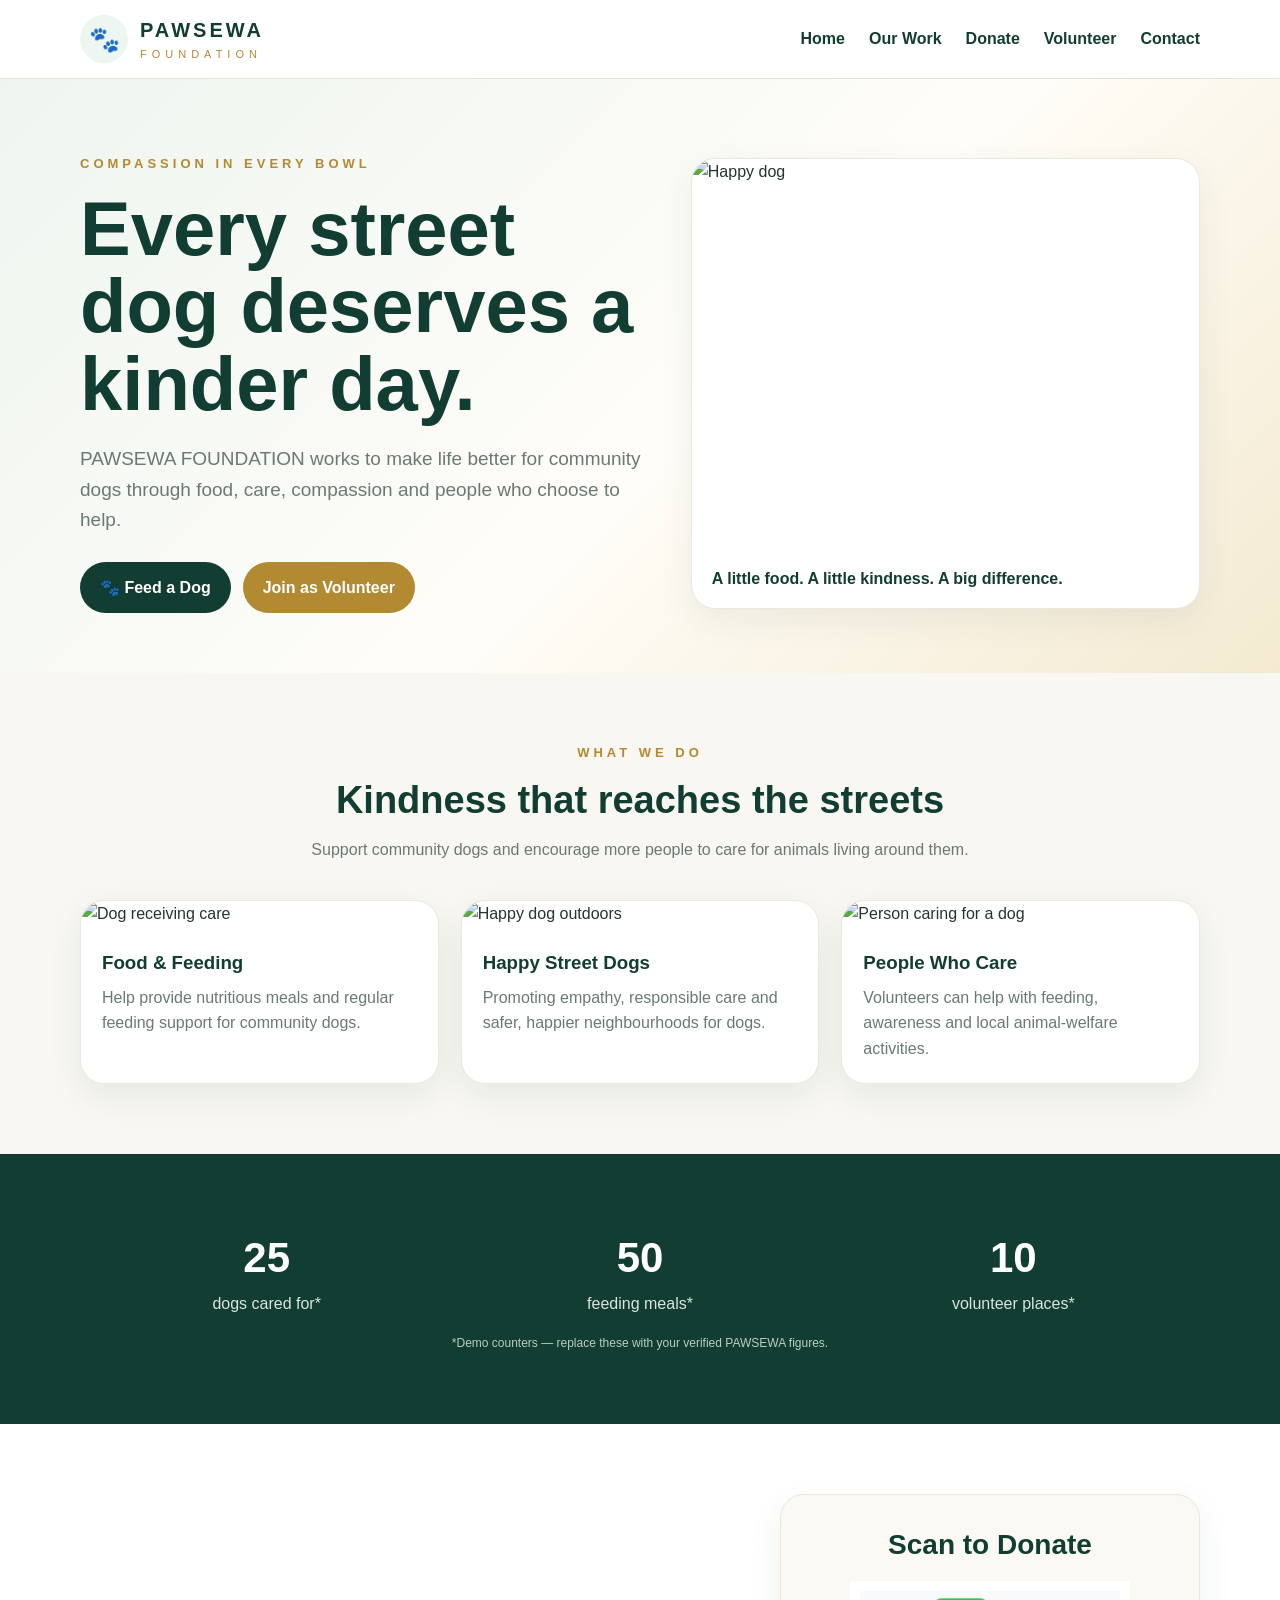
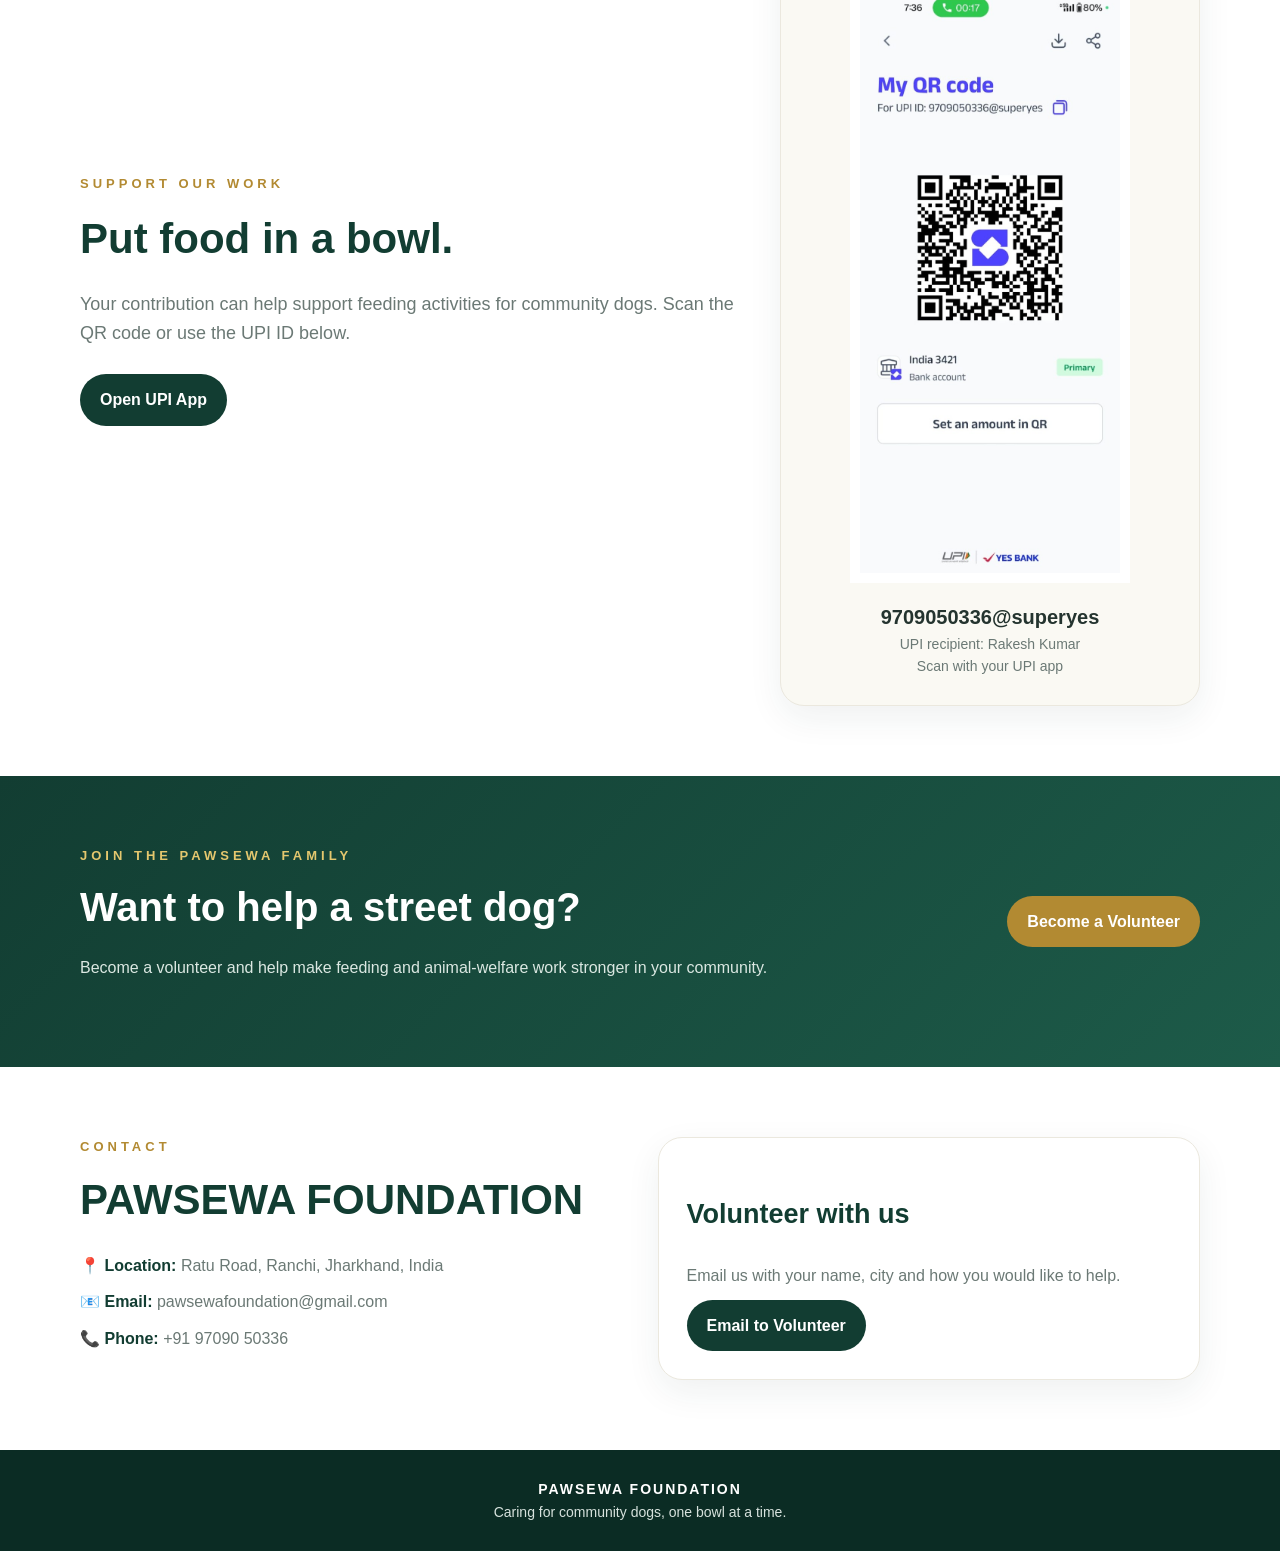
==== commit e1a6dc6e: "Add files via upload" ====
--- a/index.html
+++ b/index.html
@@ -1,123 +1,76 @@
-<!DOCTYPE html>
+<!doctype html>
 <html lang="en">
 <head>
-  <meta charset="UTF-8">
-  <meta name="viewport" content="width=device-width, initial-scale=1.0">
-  <meta name="description" content="PAWSEWA FOUNDATION — feeding, caring for and protecting community dogs in India.">
-  <title>PAWSEWA FOUNDATION | Care. Feed. Protect.</title>
-  <link rel="stylesheet" href="style.css">
+<meta charset="utf-8">
+<meta name="viewport" content="width=device-width,initial-scale=1">
+<meta name="description" content="PAWSEWA FOUNDATION — caring for community street dogs through feeding, compassion and volunteers.">
+<title>PAWSEWA FOUNDATION | Every Bowl Matters</title>
+<style>
+:root{--g:#123d32;--g2:#1d5b49;--gold:#b28a32;--cream:#f8f7f1;--muted:#6b7975}
+*{box-sizing:border-box}html{scroll-behavior:smooth}body{margin:0;font-family:Arial,sans-serif;color:#24342f;background:var(--cream);line-height:1.6}
+a{text-decoration:none;color:inherit}.container{width:min(1120px,92%);margin:auto}
+header{position:sticky;top:0;z-index:5;background:#fff;border-bottom:1px solid #e5e3d9}.nav{height:78px;display:flex;align-items:center;justify-content:space-between}
+.brand{display:flex;align-items:center;gap:12px}.paw{width:48px;height:48px;border-radius:50%;display:grid;place-items:center;background:#eef6f1;font-size:25px}
+.brand strong{display:block;letter-spacing:3px;font-size:20px;color:var(--g)}.brand small{display:block;letter-spacing:5px;color:var(--gold);font-size:11px}
+nav{display:flex;gap:24px;font-weight:bold;color:var(--g)}nav a:hover{color:var(--gold)}
+.hero{padding:75px 0 60px;background:linear-gradient(135deg,#eef5f0,#fffdf8 55%,#f4ead1)}.hero-grid{display:grid;grid-template-columns:1.05fr .95fr;gap:48px;align-items:center}
+.eyebrow{text-transform:uppercase;letter-spacing:4px;color:var(--gold);font-weight:800;font-size:13px}h1{font-size:clamp(42px,6vw,76px);line-height:1.02;color:var(--g);margin:15px 0 22px}.hero p{font-size:19px;color:var(--muted)}
+.buttons{display:flex;gap:12px;flex-wrap:wrap;margin-top:26px}.btn{padding:13px 20px;border-radius:999px;font-weight:800;display:inline-block}.primary{background:var(--g);color:#fff}.gold{background:var(--gold);color:#fff}.light{background:#fff;border:1px solid #ddd7c5}
+.hero-card,.card,.donate-box,.contact-box{background:#fff;border-radius:24px;overflow:hidden;box-shadow:0 12px 35px #173d3212;border:1px solid #ebe8de}
+.hero-card img{width:100%;height:390px;object-fit:cover;display:block}.hero-caption{padding:17px 20px;font-weight:800;color:var(--g)}
+section{padding:70px 0}.title{text-align:center;margin-bottom:38px}.title h2{font-size:38px;color:var(--g);margin:6px 0}.title p{max-width:680px;margin:auto;color:var(--muted)}
+.cards{display:grid;grid-template-columns:repeat(3,1fr);gap:22px}.card img{width:100%;height:220px;object-fit:cover}.card-body{padding:21px}.card h3{color:var(--g);margin:0 0 7px}.card p{color:var(--muted);margin:0}
+.stats{background:var(--g);color:#fff}.stats-grid{display:grid;grid-template-columns:repeat(3,1fr);text-align:center}.stat strong{display:block;font-size:42px}.stat span{color:#d9e5df}
+.donate{background:#fff}.donate-grid{display:grid;grid-template-columns:1fr 420px;gap:45px;align-items:center}.donate h2{font-size:42px;color:var(--g);margin:10px 0}.donate p{color:var(--muted);font-size:18px}
+.donate-box{padding:28px;text-align:center;background:#faf9f3}.donate-box h3{color:var(--g);font-size:28px;margin:0 0 14px}.qr{width:min(280px,100%);display:block;margin:10px auto 18px;padding:10px;background:#fff}.upi{font-size:20px;font-weight:900}.note{color:var(--muted);font-size:14px}
+.volunteer{background:linear-gradient(135deg,#123d32,#1d5b49);color:#fff}.volunteer-grid{display:grid;grid-template-columns:1fr auto;gap:30px;align-items:center}.volunteer h2{font-size:40px;margin:8px 0}.volunteer p{color:#dbe8e2}
+.contact{background:#fff}.contact-grid{display:grid;grid-template-columns:1fr 1fr;gap:35px}.contact-box{padding:28px}.contact-box h3{color:var(--g);font-size:27px}.contact-line{color:var(--muted);margin:11px 0}.contact-line strong{color:var(--g)}
+footer{background:#0b2c24;color:#d7e2dd;padding:28px;text-align:center;font-size:14px}footer strong{color:#fff;letter-spacing:2px}
+@media(max-width:800px){nav{display:none}.hero-grid,.donate-grid,.contact-grid{grid-template-columns:1fr}.cards,.stats-grid{grid-template-columns:1fr}.hero-card img{height:300px}.volunteer-grid{grid-template-columns:1fr}section{padding:55px 0}}
+</style>
 </head>
 <body>
-<header class="site-header">
-  <div class="container nav">
-    <a class="brand" href="#home"><span class="brand-mark">🐾</span><span><strong>PAWSEWA</strong><small>FOUNDATION</small></span></a>
-    <button class="menu-btn" aria-label="Open menu">☰</button>
-    <nav>
-      <a href="#home">Home</a><a href="#about">About</a><a href="#work">Our Work</a><a href="#impact">Impact</a><a href="#volunteer">Volunteer</a><a class="nav-donate" href="#donate">Donate</a>
-    </nav>
-  </div>
-</header>
+<header><div class="container nav">
+<a class="brand" href="#home"><span class="paw">🐾</span><span><strong>PAWSEWA</strong><small>FOUNDATION</small></span></a>
+<nav><a href="#home">Home</a><a href="#work">Our Work</a><a href="#donate">Donate</a><a href="#volunteer">Volunteer</a><a href="#contact">Contact</a></nav>
+</div></header>
 
-<main>
-<section id="home" class="hero">
-  <div class="container hero-grid">
-    <div>
-      <span class="eyebrow">COMPASSION • CARE • COMMUNITY</span>
-      <h1>Every hungry paw deserves a meal.</h1>
-      <p class="lead">PAWSEWA FOUNDATION works to support community dogs through feeding, compassionate care and community participation.</p>
-      <div class="actions"><a class="btn primary" href="#donate">🐾 Feed a Dog</a><a class="btn secondary" href="#volunteer">Become a Volunteer</a></div>
-      <p class="trust">Section 8 company • Ranchi, Jharkhand • India</p>
-    </div>
-    <div class="hero-photo">
-      <img src="https://upload.wikimedia.org/wikipedia/commons/f/fe/Feeding_street_dogs.jpg" alt="A community dog being fed in India">
-      <div class="photo-badge"><strong>Kindness starts with a bowl.</strong><span>Feed • Care • Protect</span></div>
-    </div>
-  </div>
-</section>
+<section class="hero" id="home"><div class="container hero-grid"><div>
+<div class="eyebrow">Compassion in every bowl</div><h1>Every street dog deserves a kinder day.</h1>
+<p>PAWSEWA FOUNDATION works to make life better for community dogs through food, care, compassion and people who choose to help.</p>
+<div class="buttons"><a class="btn primary" href="#donate">🐾 Feed a Dog</a><a class="btn gold" href="#volunteer">Join as Volunteer</a></div>
+</div><div class="hero-card"><img src="https://images.unsplash.com/photo-1558788353-f76d92427f16?auto=format&fit=crop&w=1200&q=85" alt="Happy dog"><div class="hero-caption">A little food. A little kindness. A big difference.</div></div></div></section>
 
-<section class="stats section-small">
-  <div class="container stats-grid">
-    <div class="stat"><strong>100+</strong><span>dogs — monthly feeding goal</span></div>
-    <div class="stat"><strong>300+</strong><span>meals — campaign goal</span></div>
-    <div class="stat"><strong>∞</strong><span>ways to make a difference</span></div>
-  </div>
-</section>
+<section id="work"><div class="container"><div class="title"><div class="eyebrow">WHAT WE DO</div><h2>Kindness that reaches the streets</h2><p>Support community dogs and encourage more people to care for animals living around them.</p></div>
+<div class="cards">
+<article class="card"><img src="https://images.unsplash.com/photo-1544568100-847a948585b9?auto=format&fit=crop&w=1000&q=85" alt="Dog receiving care"><div class="card-body"><h3>Food & Feeding</h3><p>Help provide nutritious meals and regular feeding support for community dogs.</p></div></article>
+<article class="card"><img src="https://images.unsplash.com/photo-1583337130417-3346a1be7dee?auto=format&fit=crop&w=1000&q=85" alt="Happy dog outdoors"><div class="card-body"><h3>Happy Street Dogs</h3><p>Promoting empathy, responsible care and safer, happier neighbourhoods for dogs.</p></div></article>
+<article class="card"><img src="https://images.unsplash.com/photo-1601758228041-f3b2795255f1?auto=format&fit=crop&w=1000&q=85" alt="Person caring for a dog"><div class="card-body"><h3>People Who Care</h3><p>Volunteers can help with feeding, awareness and local animal-welfare activities.</p></div></article>
+</div></div></section>
 
-<section id="about" class="section">
-  <div class="container two-col">
-    <div>
-      <span class="eyebrow">ABOUT PAWSEWA</span>
-      <h2>A kinder street starts with us.</h2>
-      <p>PAWSEWA FOUNDATION is a not-for-profit Section 8 company focused on humane community support for dogs. We believe caring for animals and building compassionate communities go hand in hand.</p>
-      <p>Our approach is simple: <strong>feed, care, respond and encourage people to participate.</strong></p>
-      <div class="mini-points"><span>🍲 Regular feeding</span><span>❤️ Humane care</span><span>🤝 Volunteers</span></div>
-    </div>
-    <div class="info-box">
-      <h3>Registration details</h3>
-      <div class="detail"><span>CIN</span><strong>U88900JH2026NPL028969</strong></div>
-      <div class="detail"><span>Section 8 Licence</span><strong>191180</strong></div>
-      <div class="detail"><span>Incorporated</span><strong>31 August 2026</strong></div>
-      <div class="detail"><span>Registered Office</span><strong>C/O Bipin Kumar Ganga<br>Ratu Road, Ranchi, Jharkhand – 835222</strong></div>
-    </div>
-  </div>
-</section>
+<section class="stats"><div class="container stats-grid">
+<div class="stat"><strong data-target="25">0</strong><span>dogs cared for*</span></div>
+<div class="stat"><strong data-target="50">0</strong><span>feeding meals*</span></div>
+<div class="stat"><strong data-target="10">0</strong><span>volunteer places*</span></div>
+</div><p style="text-align:center;font-size:12px;color:#b9ccc4;margin:18px 0 0">*Demo counters — replace these with your verified PAWSEWA figures.</p></section>
 
-<section id="work" class="section soft">
-  <div class="container">
-    <div class="center"><span class="eyebrow">OUR WORK</span><h2>Small actions. Real compassion.</h2><p class="section-intro">A simple, community-powered approach to helping street and community dogs.</p></div>
-    <div class="gallery-grid">
-      <figure><img src="https://upload.wikimedia.org/wikipedia/commons/f/fe/Feeding_street_dogs.jpg" alt="Feeding a street dog in India"><figcaption>Feeding street dogs</figcaption></figure>
-      <figure><img src="https://upload.wikimedia.org/wikipedia/commons/7/77/Indian_Street_Dog_3.jpg" alt="Happy Indian street dog outdoors"><figcaption>Happy community dogs</figcaption></figure>
-    </div>
-    <div class="cards">
-      <article class="card"><div class="icon">🍲</div><h3>Feeding</h3><p>Help put nutritious food and clean water within reach of community dogs.</p></article>
-      <article class="card"><div class="icon">❤️</div><h3>Compassionate Care</h3><p>Promote humane treatment and responsible support for animals in our neighbourhoods.</p></article>
-      <article class="card"><div class="icon">🤝</div><h3>Community Action</h3><p>Bring volunteers and animal-loving citizens together for regular local action.</p></article>
-    </div>
-  </div>
-</section>
+<section class="donate" id="donate"><div class="container donate-grid"><div>
+<div class="eyebrow">SUPPORT OUR WORK</div><h2>Put food in a bowl.</h2><p>Your contribution can help support feeding activities for community dogs. Scan the QR code or use the UPI ID below.</p>
+<div class="buttons"><a class="btn primary" href="upi://pay?pa=9709050336@superyes&pn=Rakesh%20Kumar&cu=INR">Open UPI App</a></div>
+</div><div class="donate-box"><h3>Scan to Donate</h3><img class="qr" src="upi-qr.jpg" alt="UPI QR code for receiving donations"><div class="upi">9709050336@superyes</div><div class="note">UPI recipient: Rakesh Kumar</div><div class="note">Scan with your UPI app</div></div></div></section>
 
-<section id="impact" class="section">
-  <div class="container impact-grid">
-    <div><span class="eyebrow">CAMPAIGN TRACKER</span><h2>Help us reach the next bowl.</h2><p>These are campaign targets that can be updated as verified feeding work grows — not claimed historical impact figures.</p>
-      <div class="progress-wrap"><div class="progress-label"><span>Monthly feeding target</span><strong>100 dogs</strong></div><div class="progress"><span style="width:62%"></span></div><small>62% target shown as a demo tracker — update with verified numbers.</small></div>
-    </div>
-    <div class="quote-card"><span class="quote-mark">“</span><p>Small acts of kindness become meaningful change when a community does them together.</p><strong>— PAWSEWA FOUNDATION</strong></div>
-  </div>
-</section>
+<section class="volunteer" id="volunteer"><div class="container volunteer-grid"><div>
+<div class="eyebrow" style="color:#e4c76e">JOIN THE PAWSEWA FAMILY</div><h2>Want to help a street dog?</h2><p>Become a volunteer and help make feeding and animal-welfare work stronger in your community.</p>
+</div><a class="btn gold" href="mailto:pawsewafoundation@gmail.com?subject=Volunteer%20Application%20-%20PAWSEWA%20FOUNDATION">Become a Volunteer</a></div></section>
 
-<section id="volunteer" class="cta-section">
-  <div class="container cta-grid">
-    <div><span class="eyebrow light">JOIN THE PAWSEWA FAMILY</span><h2>Want to help feed a dog?</h2><p>Volunteer your time, join feeding drives or help us spread compassionate action in the community.</p></div>
-    <a class="btn white big" href="mailto:pawsewafoundation@gmail.com?subject=Volunteer%20with%20PAWSEWA%20FOUNDATION">I Want to Volunteer →</a>
-  </div>
-</section>
-
-<section id="donate" class="section donate">
-  <div class="container donate-grid">
-    <div>
-      <span class="eyebrow">SUPPORT OUR WORK</span><h2>Put food in a bowl.</h2>
-      <p>Your contribution can support feeding activities for community dogs.</p>
-      <div class="upi-card"><span class="upi-label">UPI ID</span><strong>9709050336@superyes</strong><button class="copy-btn" data-copy="9709050336@superyes">Copy UPI ID</button></div>
-      <a class="btn primary upi-pay" href="upi://pay?pa=9709050336@superyes&pn=PAWSEWA%20FOUNDATION&cu=INR">Pay using UPI app</a>
-      <p class="payment-note">UPI recipient name: <strong>Rakesh Kumar</strong></p>
-    </div>
-    <div class="qr-box"><h3>Scan to Donate</h3><img src="assets/upi-qr-crop.jpg" alt="UPI QR code for receiving donations"><strong>9709050336@superyes</strong><span>Scan with your UPI app</span></div>
-  </div>
-</section>
-
-<section class="contact section-small">
-  <div class="container contact-box">
-    <div><span class="eyebrow">CONTACT</span><h2>PAWSEWA FOUNDATION</h2><p>Ratu Road, Ranchi, Jharkhand, India.</p></div>
-    <div class="contact-list"><p>📧 <strong>Email:</strong> <a href="mailto:pawsewafoundation@gmail.com">pawsewafoundation@gmail.com</a></p><p>📞 <strong>Phone:</strong> <a href="tel:+919709050336">+91 97090 50336</a></p><p>🐾 <strong>Volunteer:</strong> Email us to join.</p></div>
-  </div>
-</section>
-</main>
-
-<footer>
-  <div class="container footer-grid"><div><strong>PAWSEWA FOUNDATION</strong><p>Care. Feed. Protect.</p></div><div><p>Section 8 Company • CIN U88900JH2026NPL028969</p><p>© 2026 PAWSEWA FOUNDATION. All rights reserved.</p></div></div>
-  <div class="container credits">Photo credits: Dipakpoojary / Wikimedia Commons (CC BY-SA 4.0) for feeding image; Apurv013 / Wikimedia Commons (CC0) for Indian street dog image.</div>
-</footer>
-<script src="script.js"></script>
-</body>
-</html>
+<section class="contact" id="contact"><div class="container contact-grid"><div>
+<div class="eyebrow">CONTACT</div><h2 style="font-size:42px;color:var(--g);margin:8px 0 20px">PAWSEWA FOUNDATION</h2>
+<p class="contact-line">📍 <strong>Location:</strong> Ratu Road, Ranchi, Jharkhand, India</p>
+<p class="contact-line">📧 <strong>Email:</strong> <a href="mailto:pawsewafoundation@gmail.com">pawsewafoundation@gmail.com</a></p>
+<p class="contact-line">📞 <strong>Phone:</strong> <a href="tel:+919709050336">+91 97090 50336</a></p>
+</div><div class="contact-box"><h3>Volunteer with us</h3><p class="contact-line">Email us with your name, city and how you would like to help.</p><a class="btn primary" href="mailto:pawsewafoundation@gmail.com?subject=Volunteer%20Application%20-%20PAWSEWA%20FOUNDATION">Email to Volunteer</a></div></div></section>
+<footer><strong>PAWSEWA FOUNDATION</strong><br>Caring for community dogs, one bowl at a time.</footer>
+<script>
+document.querySelectorAll('[data-target]').forEach(e=>{let t=+e.dataset.target,n=0,s=Math.max(1,Math.ceil(t/35));let i=setInterval(()=>{n=Math.min(t,n+s);e.textContent=n.toLocaleString();if(n>=t)clearInterval(i)},30)})
+</script>
+</body></html>
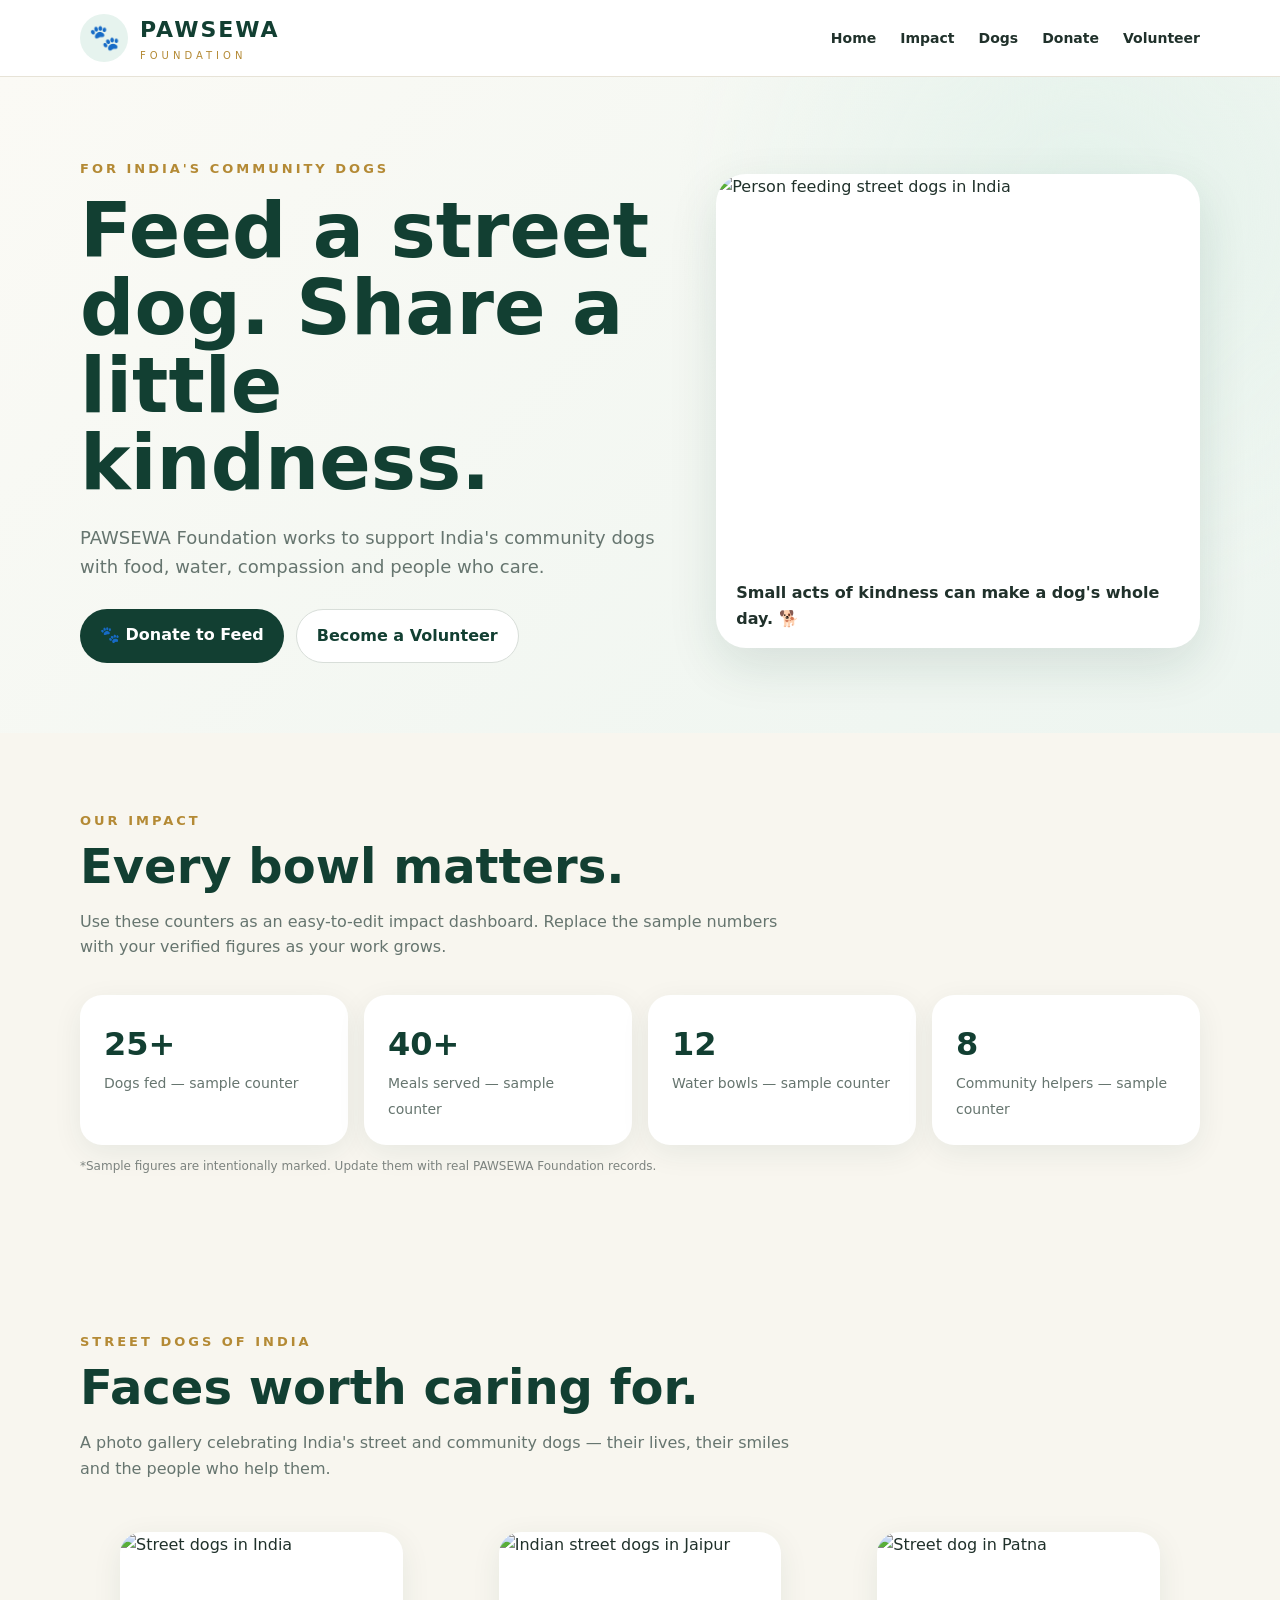
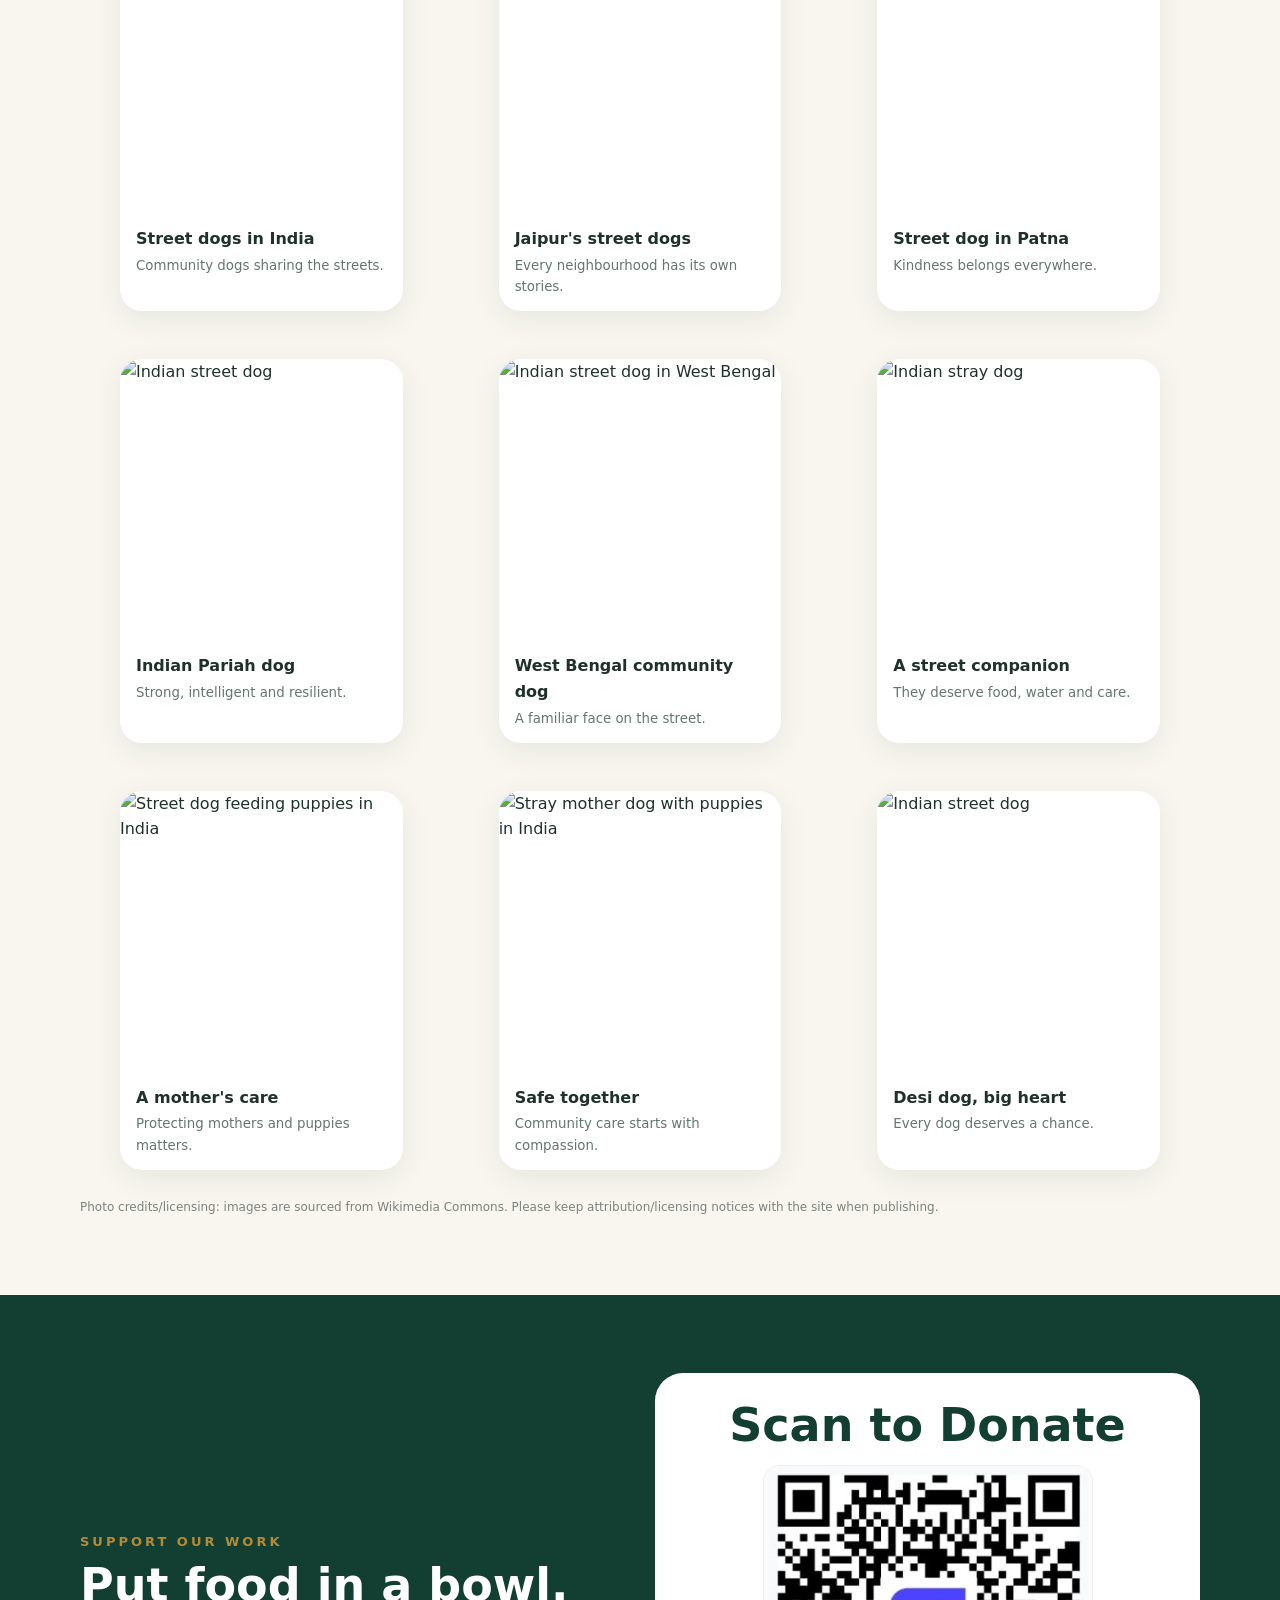
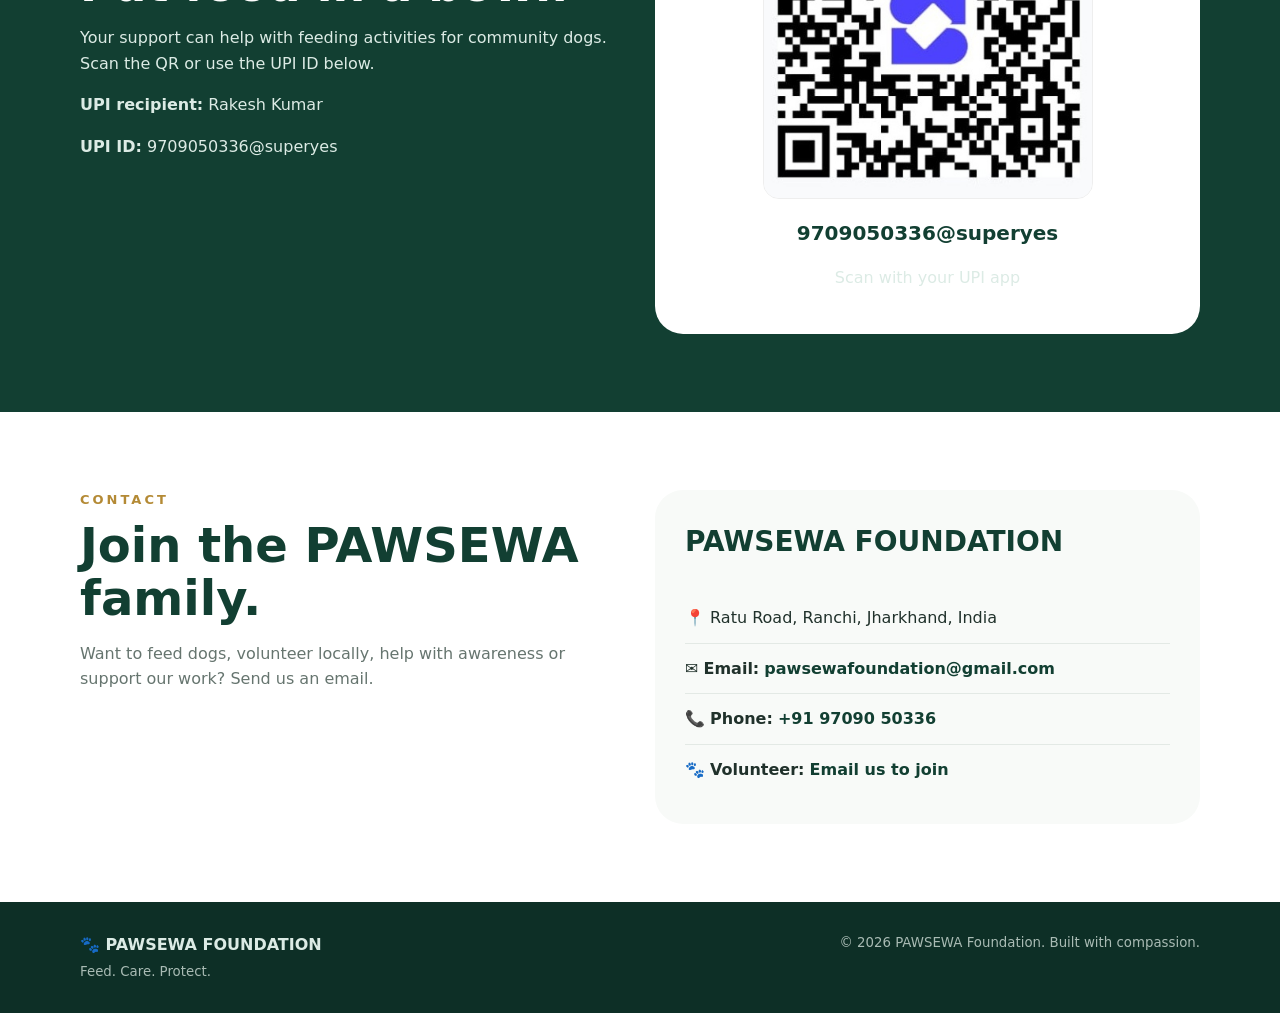
==== commit 1f1cbff8: "Rename inde.html to index.html" ====
--- a/index.html
+++ b/index.html
@@ -1,76 +1,201 @@
-<!doctype html>
+<!DOCTYPE html>
 <html lang="en">
 <head>
-<meta charset="utf-8">
-<meta name="viewport" content="width=device-width,initial-scale=1">
-<meta name="description" content="PAWSEWA FOUNDATION — caring for community street dogs through feeding, compassion and volunteers.">
-<title>PAWSEWA FOUNDATION | Every Bowl Matters</title>
+<meta charset="UTF-8">
+<meta name="viewport" content="width=device-width, initial-scale=1.0">
+<meta name="description" content="PAWSEWA Foundation — caring for India's community and street dogs through feeding, kindness and community action.">
+<title>PAWSEWA Foundation | Feed. Care. Protect.</title>
 <style>
-:root{--g:#123d32;--g2:#1d5b49;--gold:#b28a32;--cream:#f8f7f1;--muted:#6b7975}
-*{box-sizing:border-box}html{scroll-behavior:smooth}body{margin:0;font-family:Arial,sans-serif;color:#24342f;background:var(--cream);line-height:1.6}
-a{text-decoration:none;color:inherit}.container{width:min(1120px,92%);margin:auto}
-header{position:sticky;top:0;z-index:5;background:#fff;border-bottom:1px solid #e5e3d9}.nav{height:78px;display:flex;align-items:center;justify-content:space-between}
-.brand{display:flex;align-items:center;gap:12px}.paw{width:48px;height:48px;border-radius:50%;display:grid;place-items:center;background:#eef6f1;font-size:25px}
-.brand strong{display:block;letter-spacing:3px;font-size:20px;color:var(--g)}.brand small{display:block;letter-spacing:5px;color:var(--gold);font-size:11px}
-nav{display:flex;gap:24px;font-weight:bold;color:var(--g)}nav a:hover{color:var(--gold)}
-.hero{padding:75px 0 60px;background:linear-gradient(135deg,#eef5f0,#fffdf8 55%,#f4ead1)}.hero-grid{display:grid;grid-template-columns:1.05fr .95fr;gap:48px;align-items:center}
-.eyebrow{text-transform:uppercase;letter-spacing:4px;color:var(--gold);font-weight:800;font-size:13px}h1{font-size:clamp(42px,6vw,76px);line-height:1.02;color:var(--g);margin:15px 0 22px}.hero p{font-size:19px;color:var(--muted)}
-.buttons{display:flex;gap:12px;flex-wrap:wrap;margin-top:26px}.btn{padding:13px 20px;border-radius:999px;font-weight:800;display:inline-block}.primary{background:var(--g);color:#fff}.gold{background:var(--gold);color:#fff}.light{background:#fff;border:1px solid #ddd7c5}
-.hero-card,.card,.donate-box,.contact-box{background:#fff;border-radius:24px;overflow:hidden;box-shadow:0 12px 35px #173d3212;border:1px solid #ebe8de}
-.hero-card img{width:100%;height:390px;object-fit:cover;display:block}.hero-caption{padding:17px 20px;font-weight:800;color:var(--g)}
-section{padding:70px 0}.title{text-align:center;margin-bottom:38px}.title h2{font-size:38px;color:var(--g);margin:6px 0}.title p{max-width:680px;margin:auto;color:var(--muted)}
-.cards{display:grid;grid-template-columns:repeat(3,1fr);gap:22px}.card img{width:100%;height:220px;object-fit:cover}.card-body{padding:21px}.card h3{color:var(--g);margin:0 0 7px}.card p{color:var(--muted);margin:0}
-.stats{background:var(--g);color:#fff}.stats-grid{display:grid;grid-template-columns:repeat(3,1fr);text-align:center}.stat strong{display:block;font-size:42px}.stat span{color:#d9e5df}
-.donate{background:#fff}.donate-grid{display:grid;grid-template-columns:1fr 420px;gap:45px;align-items:center}.donate h2{font-size:42px;color:var(--g);margin:10px 0}.donate p{color:var(--muted);font-size:18px}
-.donate-box{padding:28px;text-align:center;background:#faf9f3}.donate-box h3{color:var(--g);font-size:28px;margin:0 0 14px}.qr{width:min(280px,100%);display:block;margin:10px auto 18px;padding:10px;background:#fff}.upi{font-size:20px;font-weight:900}.note{color:var(--muted);font-size:14px}
-.volunteer{background:linear-gradient(135deg,#123d32,#1d5b49);color:#fff}.volunteer-grid{display:grid;grid-template-columns:1fr auto;gap:30px;align-items:center}.volunteer h2{font-size:40px;margin:8px 0}.volunteer p{color:#dbe8e2}
-.contact{background:#fff}.contact-grid{display:grid;grid-template-columns:1fr 1fr;gap:35px}.contact-box{padding:28px}.contact-box h3{color:var(--g);font-size:27px}.contact-line{color:var(--muted);margin:11px 0}.contact-line strong{color:var(--g)}
-footer{background:#0b2c24;color:#d7e2dd;padding:28px;text-align:center;font-size:14px}footer strong{color:#fff;letter-spacing:2px}
-@media(max-width:800px){nav{display:none}.hero-grid,.donate-grid,.contact-grid{grid-template-columns:1fr}.cards,.stats-grid{grid-template-columns:1fr}.hero-card img{height:300px}.volunteer-grid{grid-template-columns:1fr}section{padding:55px 0}}
+:root{
+  --green:#123f32; --green2:#1c5a47; --gold:#b48a35; --cream:#f8f6ef;
+  --text:#20312b; --muted:#66756f; --white:#fff; --shadow:0 18px 50px rgba(18,63,50,.12);
+}
+*{box-sizing:border-box}
+html{scroll-behavior:smooth}
+body{margin:0;font-family:system-ui,-apple-system,Segoe UI,Roboto,Arial,sans-serif;color:var(--text);background:var(--cream);line-height:1.6}
+a{color:inherit}
+.container{width:min(1120px,92%);margin:auto}
+header{position:sticky;top:0;z-index:20;background:rgba(255,255,255,.95);backdrop-filter:blur(12px);border-bottom:1px solid #e7e3d7}
+.nav{height:76px;display:flex;align-items:center;justify-content:space-between}
+.brand{display:flex;align-items:center;gap:12px;text-decoration:none}
+.logo{width:48px;height:48px;border-radius:50%;display:grid;place-items:center;background:#e6f3ee;font-size:25px}
+.brand strong{font-size:22px;letter-spacing:2px;color:var(--green)}
+.brand small{display:block;letter-spacing:4px;color:var(--gold);font-size:10px}
+nav{display:flex;gap:24px}
+nav a{text-decoration:none;font-weight:700;font-size:14px}
+nav a:hover{color:var(--gold)}
+.hero{padding:82px 0 70px;background:radial-gradient(circle at 85% 20%,#e4f2eb 0,transparent 34%),linear-gradient(135deg,#fbfaf5,#edf5f0)}
+.hero-grid{display:grid;grid-template-columns:1.1fr .9fr;gap:45px;align-items:center}
+.eyebrow{color:var(--gold);font-weight:800;letter-spacing:3px;font-size:13px}
+h1{font-size:clamp(42px,6vw,76px);line-height:1.02;margin:12px 0 22px;color:var(--green)}
+.hero p{font-size:18px;color:var(--muted);max-width:650px}
+.buttons{display:flex;gap:12px;flex-wrap:wrap;margin-top:28px}
+.btn{display:inline-block;padding:13px 20px;border-radius:999px;text-decoration:none;font-weight:800}
+.btn-primary{background:var(--green);color:white}
+.btn-secondary{background:white;border:1px solid #d8ded9;color:var(--green)}
+.hero-card{background:white;border-radius:30px;overflow:hidden;box-shadow:var(--shadow)}
+.hero-card img{width:100%;height:390px;object-fit:cover;display:block}
+.hero-card .caption{padding:16px 20px;font-weight:800}
+section{padding:78px 0}
+.section-head{max-width:720px;margin-bottom:35px}
+.section-head h2{font-size:clamp(30px,4vw,48px);line-height:1.1;color:var(--green);margin:8px 0 12px}
+.section-head p{color:var(--muted)}
+.stats{display:grid;grid-template-columns:repeat(4,1fr);gap:16px}
+.stat{background:white;padding:24px;border-radius:22px;box-shadow:0 8px 30px rgba(18,63,50,.07)}
+.stat b{font-size:32px;color:var(--green);display:block}
+.stat span{color:var(--muted);font-size:14px}
+.note{font-size:12px;color:#7c837f;margin-top:12px}
+.gallery{display:grid;grid-template-columns:repeat(3,1fr);gap:16px}
+.photo{background:white;border-radius:22px;overflow:hidden;box-shadow:0 8px 30px rgba(18,63,50,.08)}
+.photo img{width:100%;height:280px;object-fit:cover;display:block}
+.photo div{padding:14px 16px;font-weight:800}
+.photo small{display:block;color:var(--muted);font-weight:500;margin-top:3px}
+.donate{background:var(--green);color:white}
+.donate-grid{display:grid;grid-template-columns:1fr 1fr;gap:30px;align-items:center}
+.donate h2{font-size:46px;line-height:1.05;margin:8px 0 15px}
+.donate p{color:#dcebe5}
+.donate-card{background:white;color:var(--text);border-radius:28px;padding:28px;text-align:center}
+.qr{width:min(330px,100%);border-radius:16px;display:block;margin:12px auto 18px;border:1px solid #eee}
+.upi{font-size:20px;font-weight:900;color:var(--green);word-break:break-word}
+.contact{background:white}
+.contact-grid{display:grid;grid-template-columns:1fr 1fr;gap:30px}
+.contact-box{background:#f8faf8;border-radius:28px;padding:30px}
+.contact-box h3{font-size:28px;color:var(--green);margin-top:0}
+.contact-row{padding:12px 0;border-bottom:1px solid #e3e9e5}
+.contact-row:last-child{border-bottom:0}
+.contact-row a{text-decoration:none;color:var(--green);font-weight:800}
+footer{background:#0d2f26;color:#dcebe5;padding:30px 0}
+footer .foot{display:flex;justify-content:space-between;gap:20px;flex-wrap:wrap}
+footer small{color:#a9bbb4}
+@media(max-width:800px){
+  nav{display:none}
+  .hero-grid,.donate-grid,.contact-grid{grid-template-columns:1fr}
+  .stats{grid-template-columns:repeat(2,1fr)}
+  .gallery{grid-template-columns:1fr 1fr}
+  .hero{padding-top:50px}
+}
+@media(max-width:520px){
+  .gallery{grid-template-columns:1fr}
+  .photo img{height:300px}
+  .stats{grid-template-columns:1fr 1fr}
+}
 </style>
 </head>
 <body>
-<header><div class="container nav">
-<a class="brand" href="#home"><span class="paw">🐾</span><span><strong>PAWSEWA</strong><small>FOUNDATION</small></span></a>
-<nav><a href="#home">Home</a><a href="#work">Our Work</a><a href="#donate">Donate</a><a href="#volunteer">Volunteer</a><a href="#contact">Contact</a></nav>
-</div></header>
-
-<section class="hero" id="home"><div class="container hero-grid"><div>
-<div class="eyebrow">Compassion in every bowl</div><h1>Every street dog deserves a kinder day.</h1>
-<p>PAWSEWA FOUNDATION works to make life better for community dogs through food, care, compassion and people who choose to help.</p>
-<div class="buttons"><a class="btn primary" href="#donate">🐾 Feed a Dog</a><a class="btn gold" href="#volunteer">Join as Volunteer</a></div>
-</div><div class="hero-card"><img src="https://images.unsplash.com/photo-1558788353-f76d92427f16?auto=format&fit=crop&w=1200&q=85" alt="Happy dog"><div class="hero-caption">A little food. A little kindness. A big difference.</div></div></div></section>
-
-<section id="work"><div class="container"><div class="title"><div class="eyebrow">WHAT WE DO</div><h2>Kindness that reaches the streets</h2><p>Support community dogs and encourage more people to care for animals living around them.</p></div>
-<div class="cards">
-<article class="card"><img src="https://images.unsplash.com/photo-1544568100-847a948585b9?auto=format&fit=crop&w=1000&q=85" alt="Dog receiving care"><div class="card-body"><h3>Food & Feeding</h3><p>Help provide nutritious meals and regular feeding support for community dogs.</p></div></article>
-<article class="card"><img src="https://images.unsplash.com/photo-1583337130417-3346a1be7dee?auto=format&fit=crop&w=1000&q=85" alt="Happy dog outdoors"><div class="card-body"><h3>Happy Street Dogs</h3><p>Promoting empathy, responsible care and safer, happier neighbourhoods for dogs.</p></div></article>
-<article class="card"><img src="https://images.unsplash.com/photo-1601758228041-f3b2795255f1?auto=format&fit=crop&w=1000&q=85" alt="Person caring for a dog"><div class="card-body"><h3>People Who Care</h3><p>Volunteers can help with feeding, awareness and local animal-welfare activities.</p></div></article>
-</div></div></section>
-
-<section class="stats"><div class="container stats-grid">
-<div class="stat"><strong data-target="25">0</strong><span>dogs cared for*</span></div>
-<div class="stat"><strong data-target="50">0</strong><span>feeding meals*</span></div>
-<div class="stat"><strong data-target="10">0</strong><span>volunteer places*</span></div>
-</div><p style="text-align:center;font-size:12px;color:#b9ccc4;margin:18px 0 0">*Demo counters — replace these with your verified PAWSEWA figures.</p></section>
-
-<section class="donate" id="donate"><div class="container donate-grid"><div>
-<div class="eyebrow">SUPPORT OUR WORK</div><h2>Put food in a bowl.</h2><p>Your contribution can help support feeding activities for community dogs. Scan the QR code or use the UPI ID below.</p>
-<div class="buttons"><a class="btn primary" href="upi://pay?pa=9709050336@superyes&pn=Rakesh%20Kumar&cu=INR">Open UPI App</a></div>
-</div><div class="donate-box"><h3>Scan to Donate</h3><img class="qr" src="upi-qr.jpg" alt="UPI QR code for receiving donations"><div class="upi">9709050336@superyes</div><div class="note">UPI recipient: Rakesh Kumar</div><div class="note">Scan with your UPI app</div></div></div></section>
-
-<section class="volunteer" id="volunteer"><div class="container volunteer-grid"><div>
-<div class="eyebrow" style="color:#e4c76e">JOIN THE PAWSEWA FAMILY</div><h2>Want to help a street dog?</h2><p>Become a volunteer and help make feeding and animal-welfare work stronger in your community.</p>
-</div><a class="btn gold" href="mailto:pawsewafoundation@gmail.com?subject=Volunteer%20Application%20-%20PAWSEWA%20FOUNDATION">Become a Volunteer</a></div></section>
-
-<section class="contact" id="contact"><div class="container contact-grid"><div>
-<div class="eyebrow">CONTACT</div><h2 style="font-size:42px;color:var(--g);margin:8px 0 20px">PAWSEWA FOUNDATION</h2>
-<p class="contact-line">📍 <strong>Location:</strong> Ratu Road, Ranchi, Jharkhand, India</p>
-<p class="contact-line">📧 <strong>Email:</strong> <a href="mailto:pawsewafoundation@gmail.com">pawsewafoundation@gmail.com</a></p>
-<p class="contact-line">📞 <strong>Phone:</strong> <a href="tel:+919709050336">+91 97090 50336</a></p>
-</div><div class="contact-box"><h3>Volunteer with us</h3><p class="contact-line">Email us with your name, city and how you would like to help.</p><a class="btn primary" href="mailto:pawsewafoundation@gmail.com?subject=Volunteer%20Application%20-%20PAWSEWA%20FOUNDATION">Email to Volunteer</a></div></div></section>
-<footer><strong>PAWSEWA FOUNDATION</strong><br>Caring for community dogs, one bowl at a time.</footer>
-<script>
-document.querySelectorAll('[data-target]').forEach(e=>{let t=+e.dataset.target,n=0,s=Math.max(1,Math.ceil(t/35));let i=setInterval(()=>{n=Math.min(t,n+s);e.textContent=n.toLocaleString();if(n>=t)clearInterval(i)},30)})
-</script>
-</body></html>+
+<header>
+  <div class="container nav">
+    <a class="brand" href="#home">
+      <span class="logo">🐾</span>
+      <span><strong>PAWSEWA</strong><small>FOUNDATION</small></span>
+    </a>
+    <nav>
+      <a href="#home">Home</a><a href="#impact">Impact</a><a href="#gallery">Dogs</a>
+      <a href="#donate">Donate</a><a href="#contact">Volunteer</a>
+    </nav>
+  </div>
+</header>
+
+<main id="home">
+<section class="hero">
+  <div class="container hero-grid">
+    <div>
+      <div class="eyebrow">FOR INDIA'S COMMUNITY DOGS</div>
+      <h1>Feed a street dog. Share a little kindness.</h1>
+      <p>PAWSEWA Foundation works to support India's community dogs with food, water, compassion and people who care.</p>
+      <div class="buttons">
+        <a class="btn btn-primary" href="#donate">🐾 Donate to Feed</a>
+        <a class="btn btn-secondary" href="mailto:pawsewafoundation@gmail.com?subject=Volunteer%20with%20PAWSEWA%20Foundation">Become a Volunteer</a>
+      </div>
+    </div>
+    <div class="hero-card">
+      <img src="https://commons.wikimedia.org/wiki/Special:FilePath/Feeding%20street%20dogs.jpg" alt="Person feeding street dogs in India">
+      <div class="caption">Small acts of kindness can make a dog's whole day. 🐕</div>
+    </div>
+  </div>
+</section>
+
+<section id="impact">
+  <div class="container">
+    <div class="section-head">
+      <div class="eyebrow">OUR IMPACT</div>
+      <h2>Every bowl matters.</h2>
+      <p>Use these counters as an easy-to-edit impact dashboard. Replace the sample numbers with your verified figures as your work grows.</p>
+    </div>
+    <div class="stats">
+      <div class="stat"><b>25+</b><span>Dogs fed — sample counter</span></div>
+      <div class="stat"><b>40+</b><span>Meals served — sample counter</span></div>
+      <div class="stat"><b>12</b><span>Water bowls — sample counter</span></div>
+      <div class="stat"><b>8</b><span>Community helpers — sample counter</span></div>
+    </div>
+    <div class="note">*Sample figures are intentionally marked. Update them with real PAWSEWA Foundation records.</div>
+  </div>
+</section>
+
+<section id="gallery">
+  <div class="container">
+    <div class="section-head">
+      <div class="eyebrow">STREET DOGS OF INDIA</div>
+      <h2>Faces worth caring for.</h2>
+      <p>A photo gallery celebrating India's street and community dogs — their lives, their smiles and the people who help them.</p>
+    </div>
+    <div class="gallery">
+      <figure class="photo"><img loading="lazy" src="https://commons.wikimedia.org/wiki/Special:FilePath/Street%20Dogs%20in%20INDIA.jpg" alt="Street dogs in India"><div>Street dogs in India<small>Community dogs sharing the streets.</small></div></figure>
+      <figure class="photo"><img loading="lazy" src="https://commons.wikimedia.org/wiki/Special:FilePath/Indian%20Street%20dogs%20in%20Jaipur.jpg" alt="Indian street dogs in Jaipur"><div>Jaipur's street dogs<small>Every neighbourhood has its own stories.</small></div></figure>
+      <figure class="photo"><img loading="lazy" src="https://commons.wikimedia.org/wiki/Special:FilePath/Streets%20dog%20in%20patna.jpg" alt="Street dog in Patna"><div>Street dog in Patna<small>Kindness belongs everywhere.</small></div></figure>
+      <figure class="photo"><img loading="lazy" src="https://commons.wikimedia.org/wiki/Special:FilePath/An%20Indian%20Street%20Dog.jpg" alt="Indian street dog"><div>Indian Pariah dog<small>Strong, intelligent and resilient.</small></div></figure>
+      <figure class="photo"><img loading="lazy" src="https://commons.wikimedia.org/wiki/Special:FilePath/Indian%20Street%20Dog%203.jpg" alt="Indian street dog in West Bengal"><div>West Bengal community dog<small>A familiar face on the street.</small></div></figure>
+      <figure class="photo"><img loading="lazy" src="https://commons.wikimedia.org/wiki/Special:FilePath/Stray%20dog%20indian.jpg" alt="Indian stray dog"><div>A street companion<small>They deserve food, water and care.</small></div></figure>
+      <figure class="photo"><img loading="lazy" src="https://commons.wikimedia.org/wiki/Special:FilePath/A%20street%20dog%20feeding%20her%20puppies.jpg" alt="Street dog feeding puppies in India"><div>A mother's care<small>Protecting mothers and puppies matters.</small></div></figure>
+      <figure class="photo"><img loading="lazy" src="https://commons.wikimedia.org/wiki/Special:FilePath/Stray%20dog%20feeding%20her%20puppies%20in%20a%20rural%20courtyard.jpg" alt="Stray mother dog with puppies in India"><div>Safe together<small>Community care starts with compassion.</small></div></figure>
+      <figure class="photo"><img loading="lazy" src="https://commons.wikimedia.org/wiki/Special:FilePath/Indian%20Street%20Dog.jpg" alt="Indian street dog"><div>Desi dog, big heart<small>Every dog deserves a chance.</small></div></figure>
+    </div>
+    <div class="note">Photo credits/licensing: images are sourced from Wikimedia Commons. Please keep attribution/licensing notices with the site when publishing.</div>
+  </div>
+</section>
+
+<section id="donate" class="donate">
+  <div class="container donate-grid">
+    <div>
+      <div class="eyebrow">SUPPORT OUR WORK</div>
+      <h2>Put food in a bowl.</h2>
+      <p>Your support can help with feeding activities for community dogs. Scan the QR or use the UPI ID below.</p>
+      <p><strong>UPI recipient:</strong> Rakesh Kumar</p>
+      <p><strong>UPI ID:</strong> 9709050336@superyes</p>
+    </div>
+    <div class="donate-card">
+      <h2 style="margin-top:0;color:#123f32">Scan to Donate</h2>
+      <img class="qr" src="upi-qr-crop.jpg" alt="UPI QR code for receiving donations">
+      <div class="upi">9709050336@superyes</div>
+      <p>Scan with your UPI app</p>
+    </div>
+  </div>
+</section>
+
+<section id="contact" class="contact">
+  <div class="container contact-grid">
+    <div class="section-head">
+      <div class="eyebrow">CONTACT</div>
+      <h2>Join the PAWSEWA family.</h2>
+      <p>Want to feed dogs, volunteer locally, help with awareness or support our work? Send us an email.</p>
+    </div>
+    <div class="contact-box">
+      <h3>PAWSEWA FOUNDATION</h3>
+      <div class="contact-row">📍 Ratu Road, Ranchi, Jharkhand, India</div>
+      <div class="contact-row">✉️ <strong>Email:</strong> <a href="mailto:pawsewafoundation@gmail.com">pawsewafoundation@gmail.com</a></div>
+      <div class="contact-row">📞 <strong>Phone:</strong> <a href="tel:+919709050336">+91 97090 50336</a></div>
+      <div class="contact-row">🐾 <strong>Volunteer:</strong> <a href="mailto:pawsewafoundation@gmail.com?subject=Volunteer%20with%20PAWSEWA%20Foundation">Email us to join</a></div>
+    </div>
+  </div>
+</section>
+</main>
+
+<footer>
+  <div class="container foot">
+    <div><strong>🐾 PAWSEWA FOUNDATION</strong><br><small>Feed. Care. Protect.</small></div>
+    <small>© 2026 PAWSEWA Foundation. Built with compassion.</small>
+  </div>
+</footer>
+
+</body>
+</html>
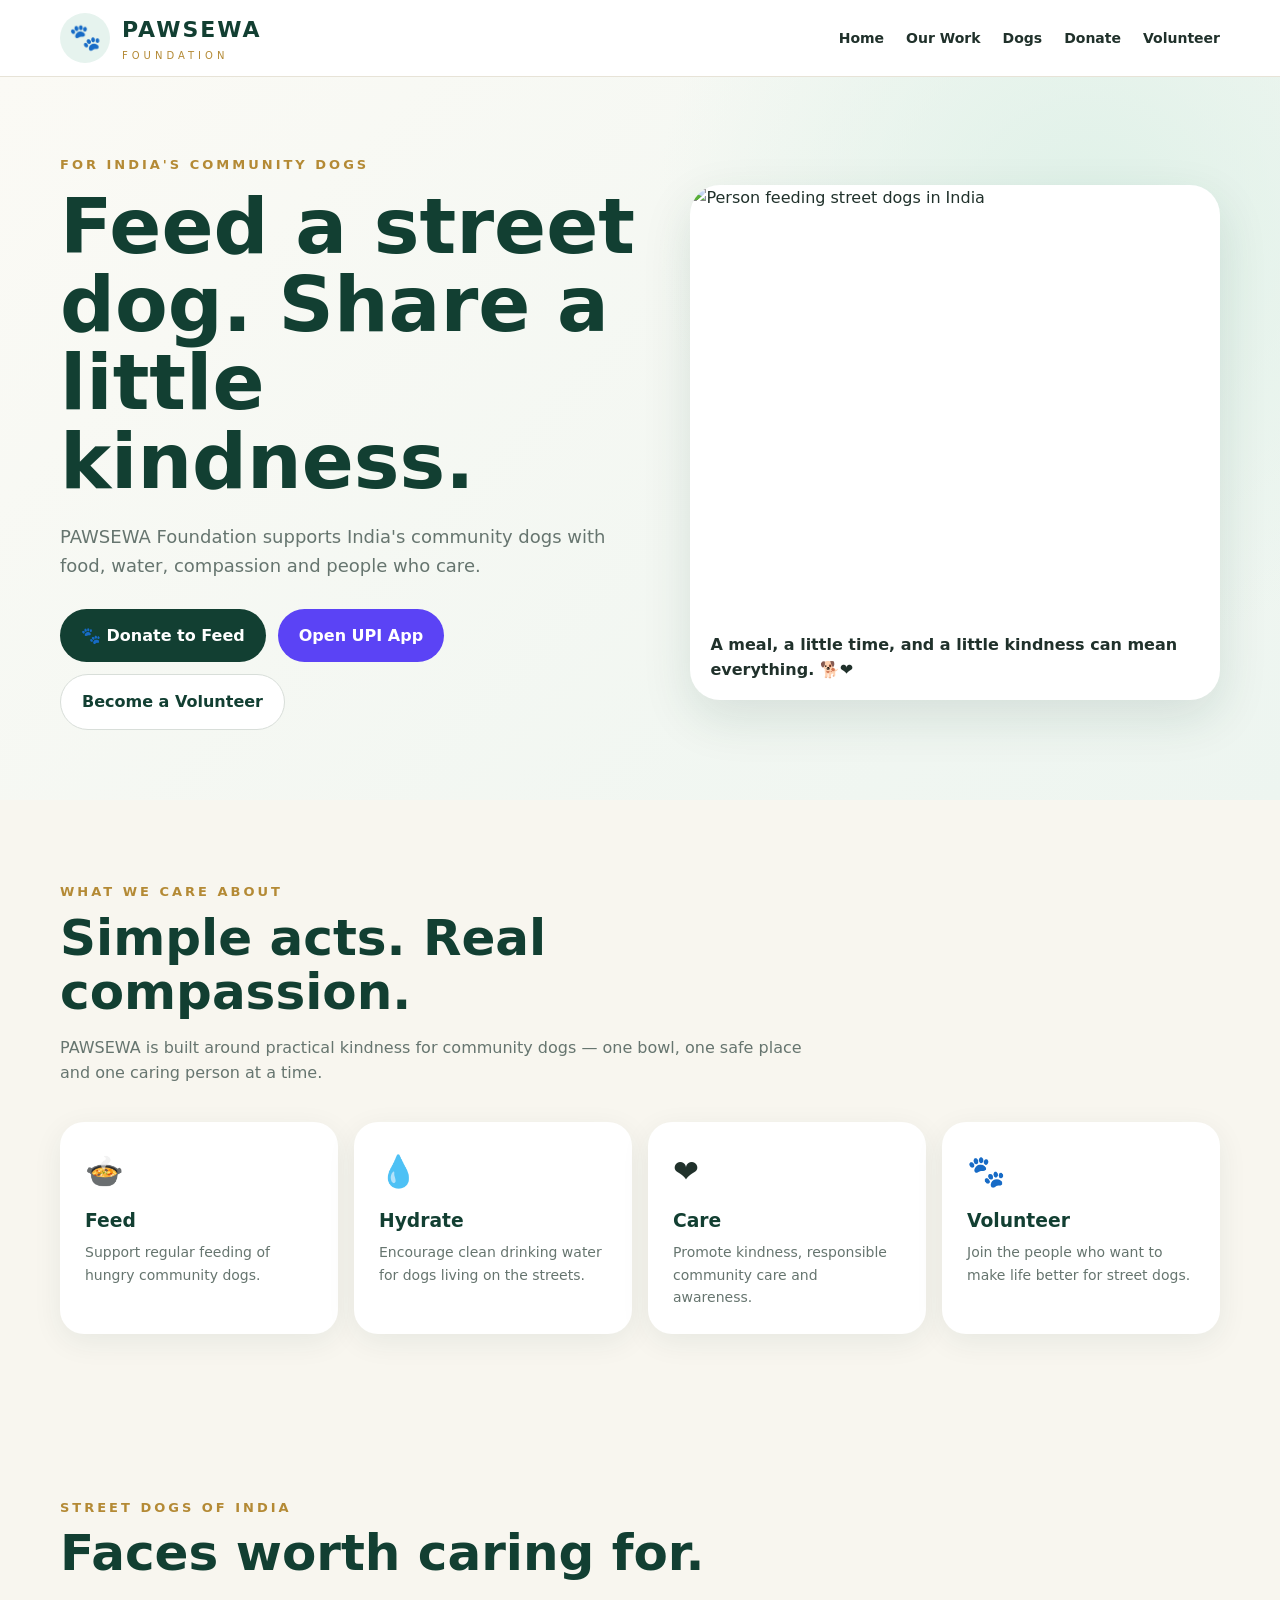
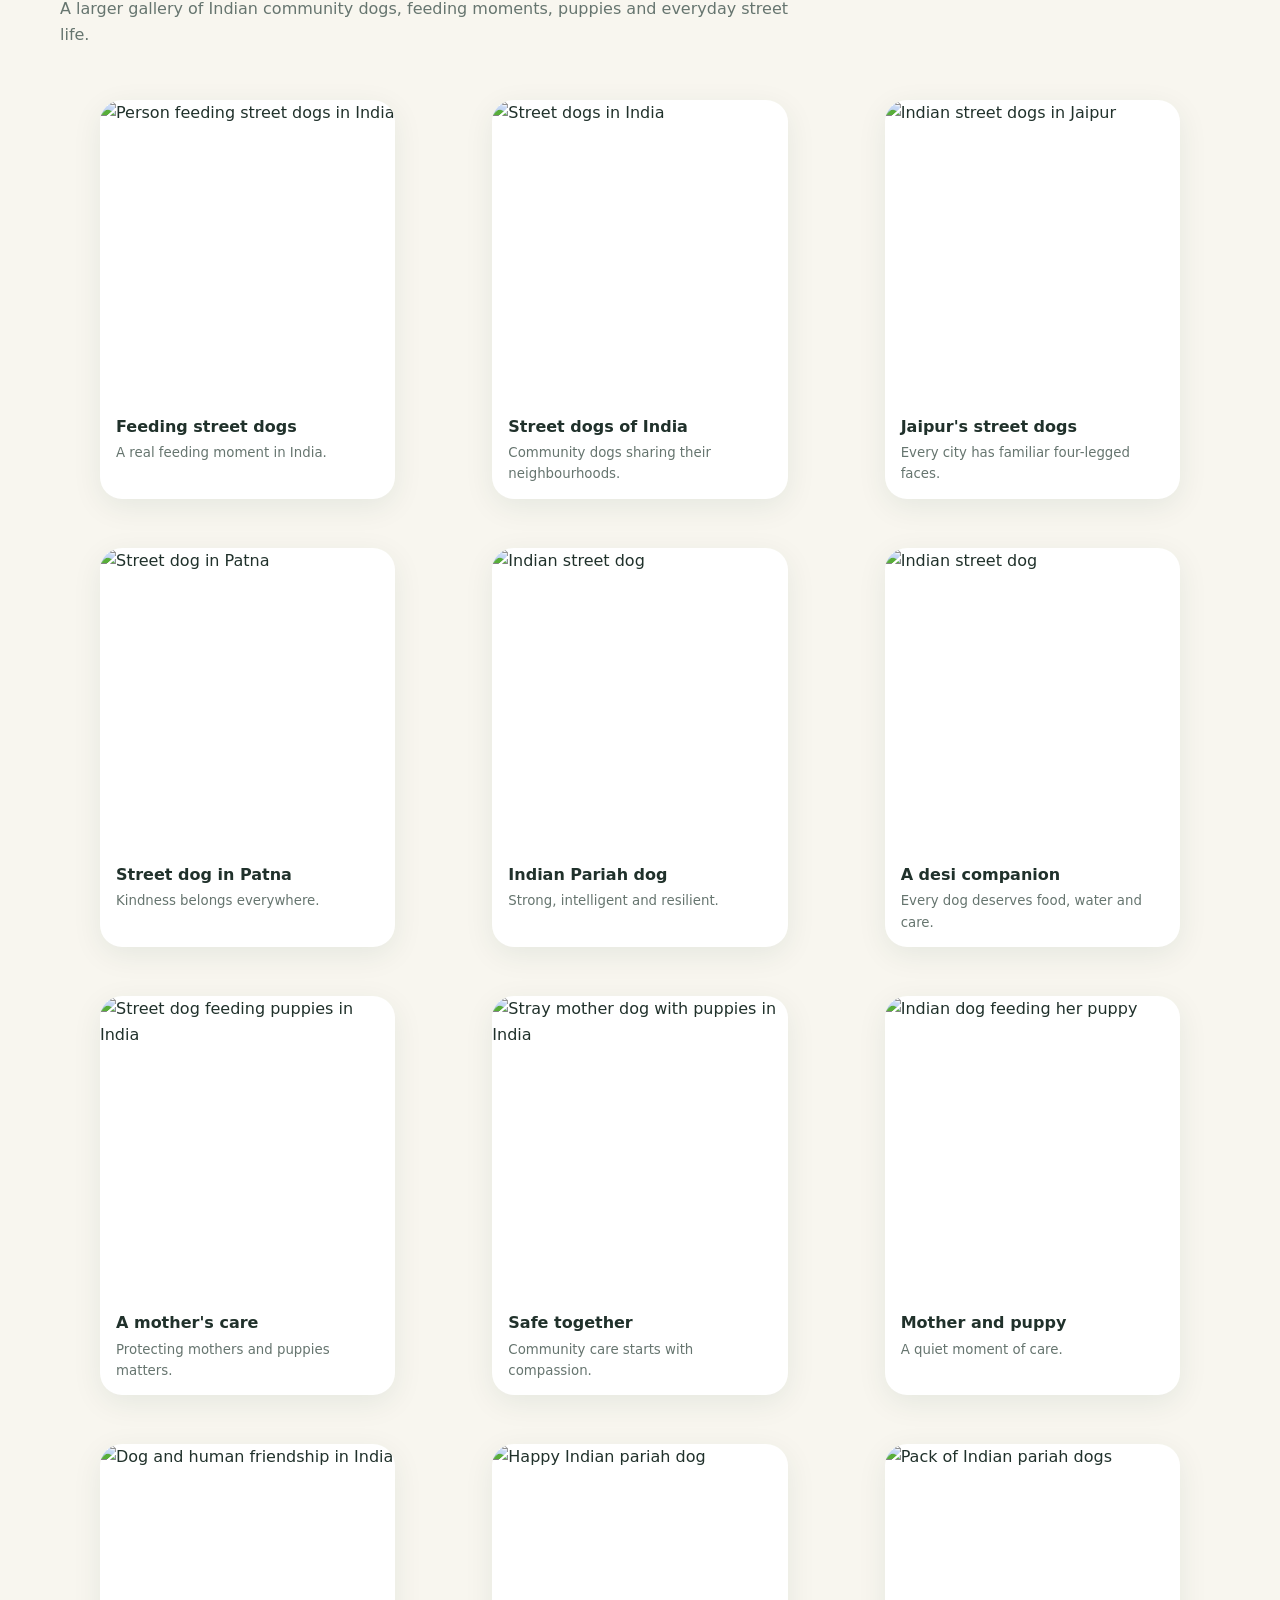
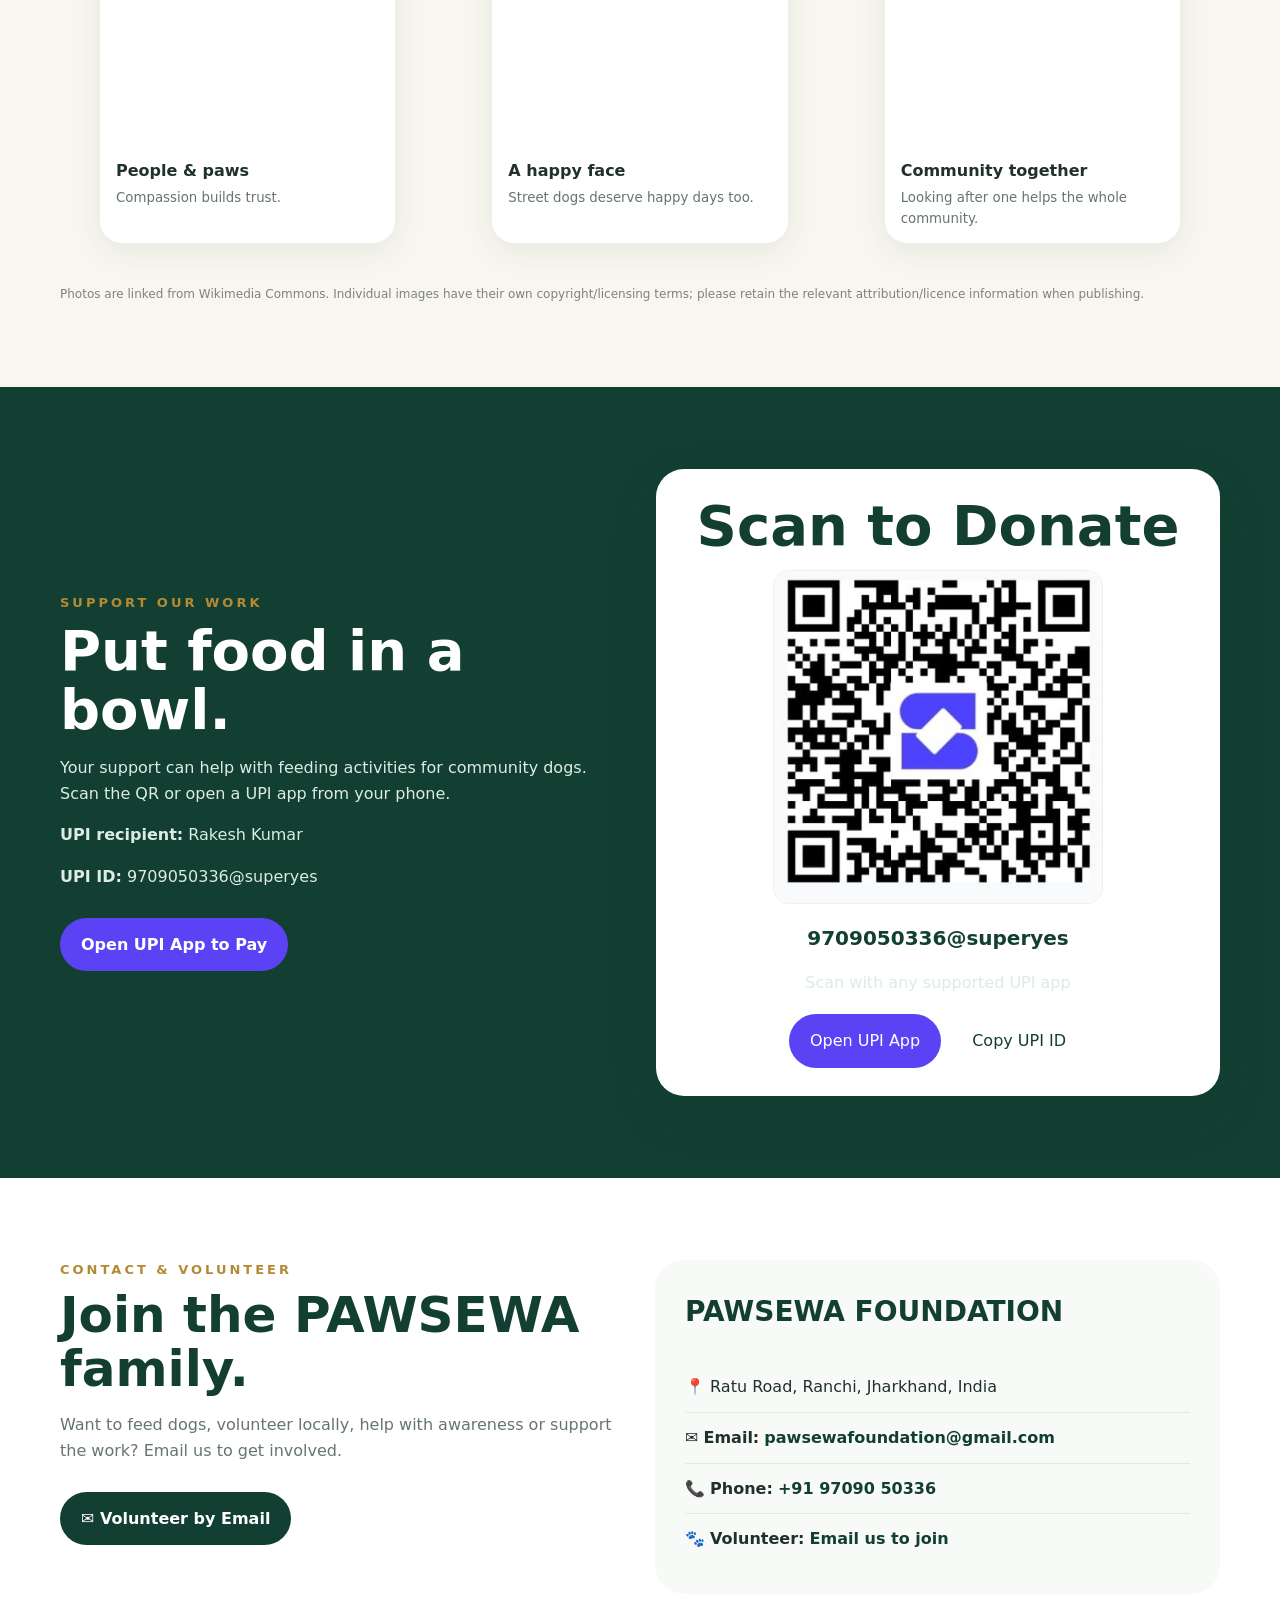
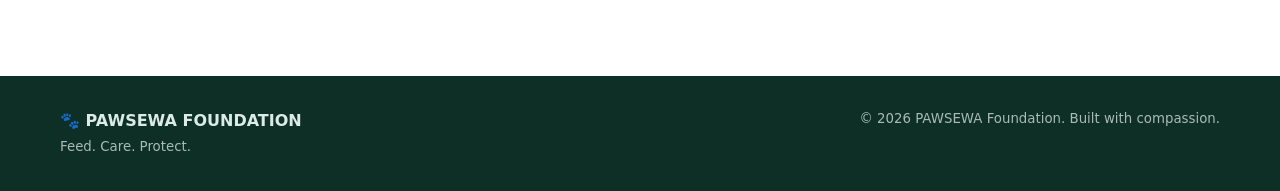
==== commit bd7c08da: "Rename index-2.html to index.html" ====
--- a/index.html
+++ b/index.html
@@ -7,77 +7,84 @@
 <title>PAWSEWA Foundation | Feed. Care. Protect.</title>
 <style>
 :root{
-  --green:#123f32; --green2:#1c5a47; --gold:#b48a35; --cream:#f8f6ef;
-  --text:#20312b; --muted:#66756f; --white:#fff; --shadow:0 18px 50px rgba(18,63,50,.12);
+  --green:#123f32;--green2:#1c5a47;--gold:#b48a35;--cream:#f8f6ef;
+  --text:#20312b;--muted:#66756f;--white:#fff;
+  --shadow:0 18px 50px rgba(18,63,50,.12)
 }
 *{box-sizing:border-box}
 html{scroll-behavior:smooth}
 body{margin:0;font-family:system-ui,-apple-system,Segoe UI,Roboto,Arial,sans-serif;color:var(--text);background:var(--cream);line-height:1.6}
 a{color:inherit}
-.container{width:min(1120px,92%);margin:auto}
-header{position:sticky;top:0;z-index:20;background:rgba(255,255,255,.95);backdrop-filter:blur(12px);border-bottom:1px solid #e7e3d7}
-.nav{height:76px;display:flex;align-items:center;justify-content:space-between}
+.container{width:min(1160px,92%);margin:auto}
+header{position:sticky;top:0;z-index:20;background:rgba(255,255,255,.96);backdrop-filter:blur(12px);border-bottom:1px solid #e7e3d7}
+.nav{min-height:76px;display:flex;align-items:center;justify-content:space-between}
 .brand{display:flex;align-items:center;gap:12px;text-decoration:none}
-.logo{width:48px;height:48px;border-radius:50%;display:grid;place-items:center;background:#e6f3ee;font-size:25px}
+.logo{width:50px;height:50px;border-radius:50%;display:grid;place-items:center;background:#e6f3ee;font-size:26px}
 .brand strong{font-size:22px;letter-spacing:2px;color:var(--green)}
 .brand small{display:block;letter-spacing:4px;color:var(--gold);font-size:10px}
-nav{display:flex;gap:24px}
-nav a{text-decoration:none;font-weight:700;font-size:14px}
+nav{display:flex;gap:22px}
+nav a{text-decoration:none;font-weight:800;font-size:14px}
 nav a:hover{color:var(--gold)}
-.hero{padding:82px 0 70px;background:radial-gradient(circle at 85% 20%,#e4f2eb 0,transparent 34%),linear-gradient(135deg,#fbfaf5,#edf5f0)}
-.hero-grid{display:grid;grid-template-columns:1.1fr .9fr;gap:45px;align-items:center}
-.eyebrow{color:var(--gold);font-weight:800;letter-spacing:3px;font-size:13px}
-h1{font-size:clamp(42px,6vw,76px);line-height:1.02;margin:12px 0 22px;color:var(--green)}
-.hero p{font-size:18px;color:var(--muted);max-width:650px}
+.hero{padding:78px 0 70px;background:radial-gradient(circle at 85% 20%,#dff1e8 0,transparent 35%),linear-gradient(135deg,#fbfaf5,#edf5f0)}
+.hero-grid{display:grid;grid-template-columns:1.05fr .95fr;gap:45px;align-items:center}
+.eyebrow{color:var(--gold);font-weight:900;letter-spacing:3px;font-size:13px}
+h1{font-size:clamp(42px,6vw,78px);line-height:1.02;margin:12px 0 22px;color:var(--green)}
+.hero p{font-size:18px;color:var(--muted);max-width:680px}
 .buttons{display:flex;gap:12px;flex-wrap:wrap;margin-top:28px}
-.btn{display:inline-block;padding:13px 20px;border-radius:999px;text-decoration:none;font-weight:800}
+.btn{display:inline-block;padding:14px 21px;border-radius:999px;text-decoration:none;font-weight:900;transition:.2s}
+.btn:hover{transform:translateY(-2px)}
 .btn-primary{background:var(--green);color:white}
 .btn-secondary{background:white;border:1px solid #d8ded9;color:var(--green)}
+.btn-upi{background:#5b43f5;color:#fff}
 .hero-card{background:white;border-radius:30px;overflow:hidden;box-shadow:var(--shadow)}
-.hero-card img{width:100%;height:390px;object-fit:cover;display:block}
-.hero-card .caption{padding:16px 20px;font-weight:800}
-section{padding:78px 0}
-.section-head{max-width:720px;margin-bottom:35px}
-.section-head h2{font-size:clamp(30px,4vw,48px);line-height:1.1;color:var(--green);margin:8px 0 12px}
+.hero-card img{width:100%;height:430px;object-fit:cover;display:block}
+.hero-card .caption{padding:17px 20px;font-weight:900;font-size:16px}
+section{padding:82px 0}
+.section-head{max-width:760px;margin-bottom:36px}
+.section-head h2{font-size:clamp(30px,4vw,50px);line-height:1.08;color:var(--green);margin:8px 0 12px}
 .section-head p{color:var(--muted)}
-.stats{display:grid;grid-template-columns:repeat(4,1fr);gap:16px}
-.stat{background:white;padding:24px;border-radius:22px;box-shadow:0 8px 30px rgba(18,63,50,.07)}
-.stat b{font-size:32px;color:var(--green);display:block}
-.stat span{color:var(--muted);font-size:14px}
-.note{font-size:12px;color:#7c837f;margin-top:12px}
-.gallery{display:grid;grid-template-columns:repeat(3,1fr);gap:16px}
+.feature-grid{display:grid;grid-template-columns:repeat(4,1fr);gap:16px}
+.feature{background:#fff;padding:25px;border-radius:24px;box-shadow:0 8px 30px rgba(18,63,50,.07)}
+.feature .icon{font-size:31px}
+.feature h3{margin:10px 0 5px;color:var(--green)}
+.feature p{margin:0;color:var(--muted);font-size:14px}
+.gallery{display:grid;grid-template-columns:repeat(3,1fr);gap:17px}
 .photo{background:white;border-radius:22px;overflow:hidden;box-shadow:0 8px 30px rgba(18,63,50,.08)}
-.photo img{width:100%;height:280px;object-fit:cover;display:block}
-.photo div{padding:14px 16px;font-weight:800}
+.photo img{width:100%;height:300px;object-fit:cover;display:block}
+.photo div{padding:14px 16px;font-weight:900}
 .photo small{display:block;color:var(--muted);font-weight:500;margin-top:3px}
 .donate{background:var(--green);color:white}
-.donate-grid{display:grid;grid-template-columns:1fr 1fr;gap:30px;align-items:center}
-.donate h2{font-size:46px;line-height:1.05;margin:8px 0 15px}
+.donate-grid{display:grid;grid-template-columns:1fr 1fr;gap:32px;align-items:center}
+.donate h2{font-size:clamp(38px,5vw,56px);line-height:1.05;margin:8px 0 15px}
 .donate p{color:#dcebe5}
-.donate-card{background:white;color:var(--text);border-radius:28px;padding:28px;text-align:center}
+.donate-card{background:white;color:var(--text);border-radius:28px;padding:28px;text-align:center;box-shadow:var(--shadow)}
 .qr{width:min(330px,100%);border-radius:16px;display:block;margin:12px auto 18px;border:1px solid #eee}
 .upi{font-size:20px;font-weight:900;color:var(--green);word-break:break-word}
+.upi-actions{display:flex;justify-content:center;gap:10px;flex-wrap:wrap;margin-top:18px}
+.upi-actions .btn{border:0;cursor:pointer;font:inherit}
 .contact{background:white}
 .contact-grid{display:grid;grid-template-columns:1fr 1fr;gap:30px}
 .contact-box{background:#f8faf8;border-radius:28px;padding:30px}
 .contact-box h3{font-size:28px;color:var(--green);margin-top:0}
 .contact-row{padding:12px 0;border-bottom:1px solid #e3e9e5}
 .contact-row:last-child{border-bottom:0}
-.contact-row a{text-decoration:none;color:var(--green);font-weight:800}
-footer{background:#0d2f26;color:#dcebe5;padding:30px 0}
+.contact-row a{text-decoration:none;color:var(--green);font-weight:900}
+.credits{font-size:12px;color:#7c837f;margin-top:26px}
+.credits a{color:inherit}
+footer{background:#0d2f26;color:#dcebe5;padding:32px 0}
 footer .foot{display:flex;justify-content:space-between;gap:20px;flex-wrap:wrap}
 footer small{color:#a9bbb4}
-@media(max-width:800px){
+@media(max-width:900px){
   nav{display:none}
   .hero-grid,.donate-grid,.contact-grid{grid-template-columns:1fr}
-  .stats{grid-template-columns:repeat(2,1fr)}
+  .feature-grid{grid-template-columns:repeat(2,1fr)}
   .gallery{grid-template-columns:1fr 1fr}
-  .hero{padding-top:50px}
 }
-@media(max-width:520px){
+@media(max-width:560px){
   .gallery{grid-template-columns:1fr}
-  .photo img{height:300px}
-  .stats{grid-template-columns:1fr 1fr}
+  .photo img{height:310px}
+  .feature-grid{grid-template-columns:1fr 1fr}
+  .hero{padding-top:52px}
 }
 </style>
 </head>
@@ -90,67 +97,114 @@
       <span><strong>PAWSEWA</strong><small>FOUNDATION</small></span>
     </a>
     <nav>
-      <a href="#home">Home</a><a href="#impact">Impact</a><a href="#gallery">Dogs</a>
-      <a href="#donate">Donate</a><a href="#contact">Volunteer</a>
+      <a href="#home">Home</a>
+      <a href="#work">Our Work</a>
+      <a href="#dogs">Dogs</a>
+      <a href="#donate">Donate</a>
+      <a href="#contact">Volunteer</a>
     </nav>
   </div>
 </header>
 
 <main id="home">
+
 <section class="hero">
   <div class="container hero-grid">
     <div>
       <div class="eyebrow">FOR INDIA'S COMMUNITY DOGS</div>
       <h1>Feed a street dog. Share a little kindness.</h1>
-      <p>PAWSEWA Foundation works to support India's community dogs with food, water, compassion and people who care.</p>
+      <p>PAWSEWA Foundation supports India's community dogs with food, water, compassion and people who care.</p>
       <div class="buttons">
         <a class="btn btn-primary" href="#donate">🐾 Donate to Feed</a>
+        <a class="btn btn-upi" href="upi://pay?pa=9709050336@superyes&amp;pn=Rakesh%20Kumar&amp;cu=INR">Open UPI App</a>
         <a class="btn btn-secondary" href="mailto:pawsewafoundation@gmail.com?subject=Volunteer%20with%20PAWSEWA%20Foundation">Become a Volunteer</a>
       </div>
     </div>
     <div class="hero-card">
       <img src="https://commons.wikimedia.org/wiki/Special:FilePath/Feeding%20street%20dogs.jpg" alt="Person feeding street dogs in India">
-      <div class="caption">Small acts of kindness can make a dog's whole day. 🐕</div>
-    </div>
-  </div>
-</section>
-
-<section id="impact">
+      <div class="caption">A meal, a little time, and a little kindness can mean everything. 🐕❤️</div>
+    </div>
+  </div>
+</section>
+
+<section id="work">
   <div class="container">
     <div class="section-head">
-      <div class="eyebrow">OUR IMPACT</div>
-      <h2>Every bowl matters.</h2>
-      <p>Use these counters as an easy-to-edit impact dashboard. Replace the sample numbers with your verified figures as your work grows.</p>
-    </div>
-    <div class="stats">
-      <div class="stat"><b>25+</b><span>Dogs fed — sample counter</span></div>
-      <div class="stat"><b>40+</b><span>Meals served — sample counter</span></div>
-      <div class="stat"><b>12</b><span>Water bowls — sample counter</span></div>
-      <div class="stat"><b>8</b><span>Community helpers — sample counter</span></div>
-    </div>
-    <div class="note">*Sample figures are intentionally marked. Update them with real PAWSEWA Foundation records.</div>
-  </div>
-</section>
-
-<section id="gallery">
+      <div class="eyebrow">WHAT WE CARE ABOUT</div>
+      <h2>Simple acts. Real compassion.</h2>
+      <p>PAWSEWA is built around practical kindness for community dogs — one bowl, one safe place and one caring person at a time.</p>
+    </div>
+    <div class="feature-grid">
+      <div class="feature"><div class="icon">🍲</div><h3>Feed</h3><p>Support regular feeding of hungry community dogs.</p></div>
+      <div class="feature"><div class="icon">💧</div><h3>Hydrate</h3><p>Encourage clean drinking water for dogs living on the streets.</p></div>
+      <div class="feature"><div class="icon">❤️</div><h3>Care</h3><p>Promote kindness, responsible community care and awareness.</p></div>
+      <div class="feature"><div class="icon">🐾</div><h3>Volunteer</h3><p>Join the people who want to make life better for street dogs.</p></div>
+    </div>
+  </div>
+</section>
+
+<section id="dogs">
   <div class="container">
     <div class="section-head">
       <div class="eyebrow">STREET DOGS OF INDIA</div>
       <h2>Faces worth caring for.</h2>
-      <p>A photo gallery celebrating India's street and community dogs — their lives, their smiles and the people who help them.</p>
-    </div>
+      <p>A larger gallery of Indian community dogs, feeding moments, puppies and everyday street life.</p>
+    </div>
+
     <div class="gallery">
-      <figure class="photo"><img loading="lazy" src="https://commons.wikimedia.org/wiki/Special:FilePath/Street%20Dogs%20in%20INDIA.jpg" alt="Street dogs in India"><div>Street dogs in India<small>Community dogs sharing the streets.</small></div></figure>
-      <figure class="photo"><img loading="lazy" src="https://commons.wikimedia.org/wiki/Special:FilePath/Indian%20Street%20dogs%20in%20Jaipur.jpg" alt="Indian street dogs in Jaipur"><div>Jaipur's street dogs<small>Every neighbourhood has its own stories.</small></div></figure>
-      <figure class="photo"><img loading="lazy" src="https://commons.wikimedia.org/wiki/Special:FilePath/Streets%20dog%20in%20patna.jpg" alt="Street dog in Patna"><div>Street dog in Patna<small>Kindness belongs everywhere.</small></div></figure>
-      <figure class="photo"><img loading="lazy" src="https://commons.wikimedia.org/wiki/Special:FilePath/An%20Indian%20Street%20Dog.jpg" alt="Indian street dog"><div>Indian Pariah dog<small>Strong, intelligent and resilient.</small></div></figure>
-      <figure class="photo"><img loading="lazy" src="https://commons.wikimedia.org/wiki/Special:FilePath/Indian%20Street%20Dog%203.jpg" alt="Indian street dog in West Bengal"><div>West Bengal community dog<small>A familiar face on the street.</small></div></figure>
-      <figure class="photo"><img loading="lazy" src="https://commons.wikimedia.org/wiki/Special:FilePath/Stray%20dog%20indian.jpg" alt="Indian stray dog"><div>A street companion<small>They deserve food, water and care.</small></div></figure>
-      <figure class="photo"><img loading="lazy" src="https://commons.wikimedia.org/wiki/Special:FilePath/A%20street%20dog%20feeding%20her%20puppies.jpg" alt="Street dog feeding puppies in India"><div>A mother's care<small>Protecting mothers and puppies matters.</small></div></figure>
-      <figure class="photo"><img loading="lazy" src="https://commons.wikimedia.org/wiki/Special:FilePath/Stray%20dog%20feeding%20her%20puppies%20in%20a%20rural%20courtyard.jpg" alt="Stray mother dog with puppies in India"><div>Safe together<small>Community care starts with compassion.</small></div></figure>
-      <figure class="photo"><img loading="lazy" src="https://commons.wikimedia.org/wiki/Special:FilePath/Indian%20Street%20Dog.jpg" alt="Indian street dog"><div>Desi dog, big heart<small>Every dog deserves a chance.</small></div></figure>
-    </div>
-    <div class="note">Photo credits/licensing: images are sourced from Wikimedia Commons. Please keep attribution/licensing notices with the site when publishing.</div>
+      <figure class="photo">
+        <img loading="lazy" src="https://commons.wikimedia.org/wiki/Special:FilePath/Feeding%20street%20dogs.jpg" alt="Person feeding street dogs in India">
+        <div>Feeding street dogs<small>A real feeding moment in India.</small></div>
+      </figure>
+      <figure class="photo">
+        <img loading="lazy" src="https://commons.wikimedia.org/wiki/Special:FilePath/Street%20Dogs%20in%20INDIA.jpg" alt="Street dogs in India">
+        <div>Street dogs of India<small>Community dogs sharing their neighbourhoods.</small></div>
+      </figure>
+      <figure class="photo">
+        <img loading="lazy" src="https://commons.wikimedia.org/wiki/Special:FilePath/Indian%20Street%20dogs%20in%20Jaipur.jpg" alt="Indian street dogs in Jaipur">
+        <div>Jaipur's street dogs<small>Every city has familiar four-legged faces.</small></div>
+      </figure>
+      <figure class="photo">
+        <img loading="lazy" src="https://commons.wikimedia.org/wiki/Special:FilePath/Streets%20dog%20in%20patna.jpg" alt="Street dog in Patna">
+        <div>Street dog in Patna<small>Kindness belongs everywhere.</small></div>
+      </figure>
+      <figure class="photo">
+        <img loading="lazy" src="https://commons.wikimedia.org/wiki/Special:FilePath/An%20Indian%20Street%20Dog.jpg" alt="Indian street dog">
+        <div>Indian Pariah dog<small>Strong, intelligent and resilient.</small></div>
+      </figure>
+      <figure class="photo">
+        <img loading="lazy" src="https://commons.wikimedia.org/wiki/Special:FilePath/Indian%20Street%20Dog.jpg" alt="Indian street dog">
+        <div>A desi companion<small>Every dog deserves food, water and care.</small></div>
+      </figure>
+      <figure class="photo">
+        <img loading="lazy" src="https://commons.wikimedia.org/wiki/Special:FilePath/A%20street%20dog%20feeding%20her%20puppies.jpg" alt="Street dog feeding puppies in India">
+        <div>A mother's care<small>Protecting mothers and puppies matters.</small></div>
+      </figure>
+      <figure class="photo">
+        <img loading="lazy" src="https://commons.wikimedia.org/wiki/Special:FilePath/Stray%20dog%20feeding%20her%20puppies%20in%20a%20rural%20courtyard.jpg" alt="Stray mother dog with puppies in India">
+        <div>Safe together<small>Community care starts with compassion.</small></div>
+      </figure>
+      <figure class="photo">
+        <img loading="lazy" src="https://commons.wikimedia.org/wiki/Special:FilePath/Indog%20female%20feeding%20her%20puppy.jpg" alt="Indian dog feeding her puppy">
+        <div>Mother and puppy<small>A quiet moment of care.</small></div>
+      </figure>
+      <figure class="photo">
+        <img loading="lazy" src="https://commons.wikimedia.org/wiki/Special:FilePath/Dog%20and%20human%20friendship.jpg" alt="Dog and human friendship in India">
+        <div>People &amp; paws<small>Compassion builds trust.</small></div>
+      </figure>
+      <figure class="photo">
+        <img loading="lazy" src="https://commons.wikimedia.org/wiki/Special:FilePath/Scratchy%20the%20pariah%20dog%20smiling%20and%20content.png" alt="Happy Indian pariah dog">
+        <div>A happy face<small>Street dogs deserve happy days too.</small></div>
+      </figure>
+      <figure class="photo">
+        <img loading="lazy" src="https://commons.wikimedia.org/wiki/Special:FilePath/A%20pack%20of%20Indogs.jpg" alt="Pack of Indian pariah dogs">
+        <div>Community together<small>Looking after one helps the whole community.</small></div>
+      </figure>
+    </div>
+
+    <div class="credits">
+      Photos are linked from Wikimedia Commons. Individual images have their own copyright/licensing terms; please retain the relevant attribution/licence information when publishing.
+    </div>
   </div>
 </section>
 
@@ -159,15 +213,23 @@
     <div>
       <div class="eyebrow">SUPPORT OUR WORK</div>
       <h2>Put food in a bowl.</h2>
-      <p>Your support can help with feeding activities for community dogs. Scan the QR or use the UPI ID below.</p>
+      <p>Your support can help with feeding activities for community dogs. Scan the QR or open a UPI app from your phone.</p>
       <p><strong>UPI recipient:</strong> Rakesh Kumar</p>
       <p><strong>UPI ID:</strong> 9709050336@superyes</p>
-    </div>
+      <div class="buttons">
+        <a class="btn btn-upi" href="upi://pay?pa=9709050336@superyes&amp;pn=Rakesh%20Kumar&amp;cu=INR">Open UPI App to Pay</a>
+      </div>
+    </div>
+
     <div class="donate-card">
       <h2 style="margin-top:0;color:#123f32">Scan to Donate</h2>
       <img class="qr" src="upi-qr-crop.jpg" alt="UPI QR code for receiving donations">
       <div class="upi">9709050336@superyes</div>
-      <p>Scan with your UPI app</p>
+      <p>Scan with any supported UPI app</p>
+      <div class="upi-actions">
+        <a class="btn btn-upi" href="upi://pay?pa=9709050336@superyes&amp;pn=Rakesh%20Kumar&amp;cu=INR">Open UPI App</a>
+        <button class="btn btn-secondary" type="button" onclick="navigator.clipboard &amp;&amp; navigator.clipboard.writeText('9709050336@superyes').then(()=>this.textContent='UPI ID Copied')">Copy UPI ID</button>
+      </div>
     </div>
   </div>
 </section>
@@ -175,10 +237,14 @@
 <section id="contact" class="contact">
   <div class="container contact-grid">
     <div class="section-head">
-      <div class="eyebrow">CONTACT</div>
+      <div class="eyebrow">CONTACT &amp; VOLUNTEER</div>
       <h2>Join the PAWSEWA family.</h2>
-      <p>Want to feed dogs, volunteer locally, help with awareness or support our work? Send us an email.</p>
-    </div>
+      <p>Want to feed dogs, volunteer locally, help with awareness or support the work? Email us to get involved.</p>
+      <div class="buttons">
+        <a class="btn btn-primary" href="mailto:pawsewafoundation@gmail.com?subject=Volunteer%20with%20PAWSEWA%20Foundation">✉️ Volunteer by Email</a>
+      </div>
+    </div>
+
     <div class="contact-box">
       <h3>PAWSEWA FOUNDATION</h3>
       <div class="contact-row">📍 Ratu Road, Ranchi, Jharkhand, India</div>
@@ -188,6 +254,7 @@
     </div>
   </div>
 </section>
+
 </main>
 
 <footer>
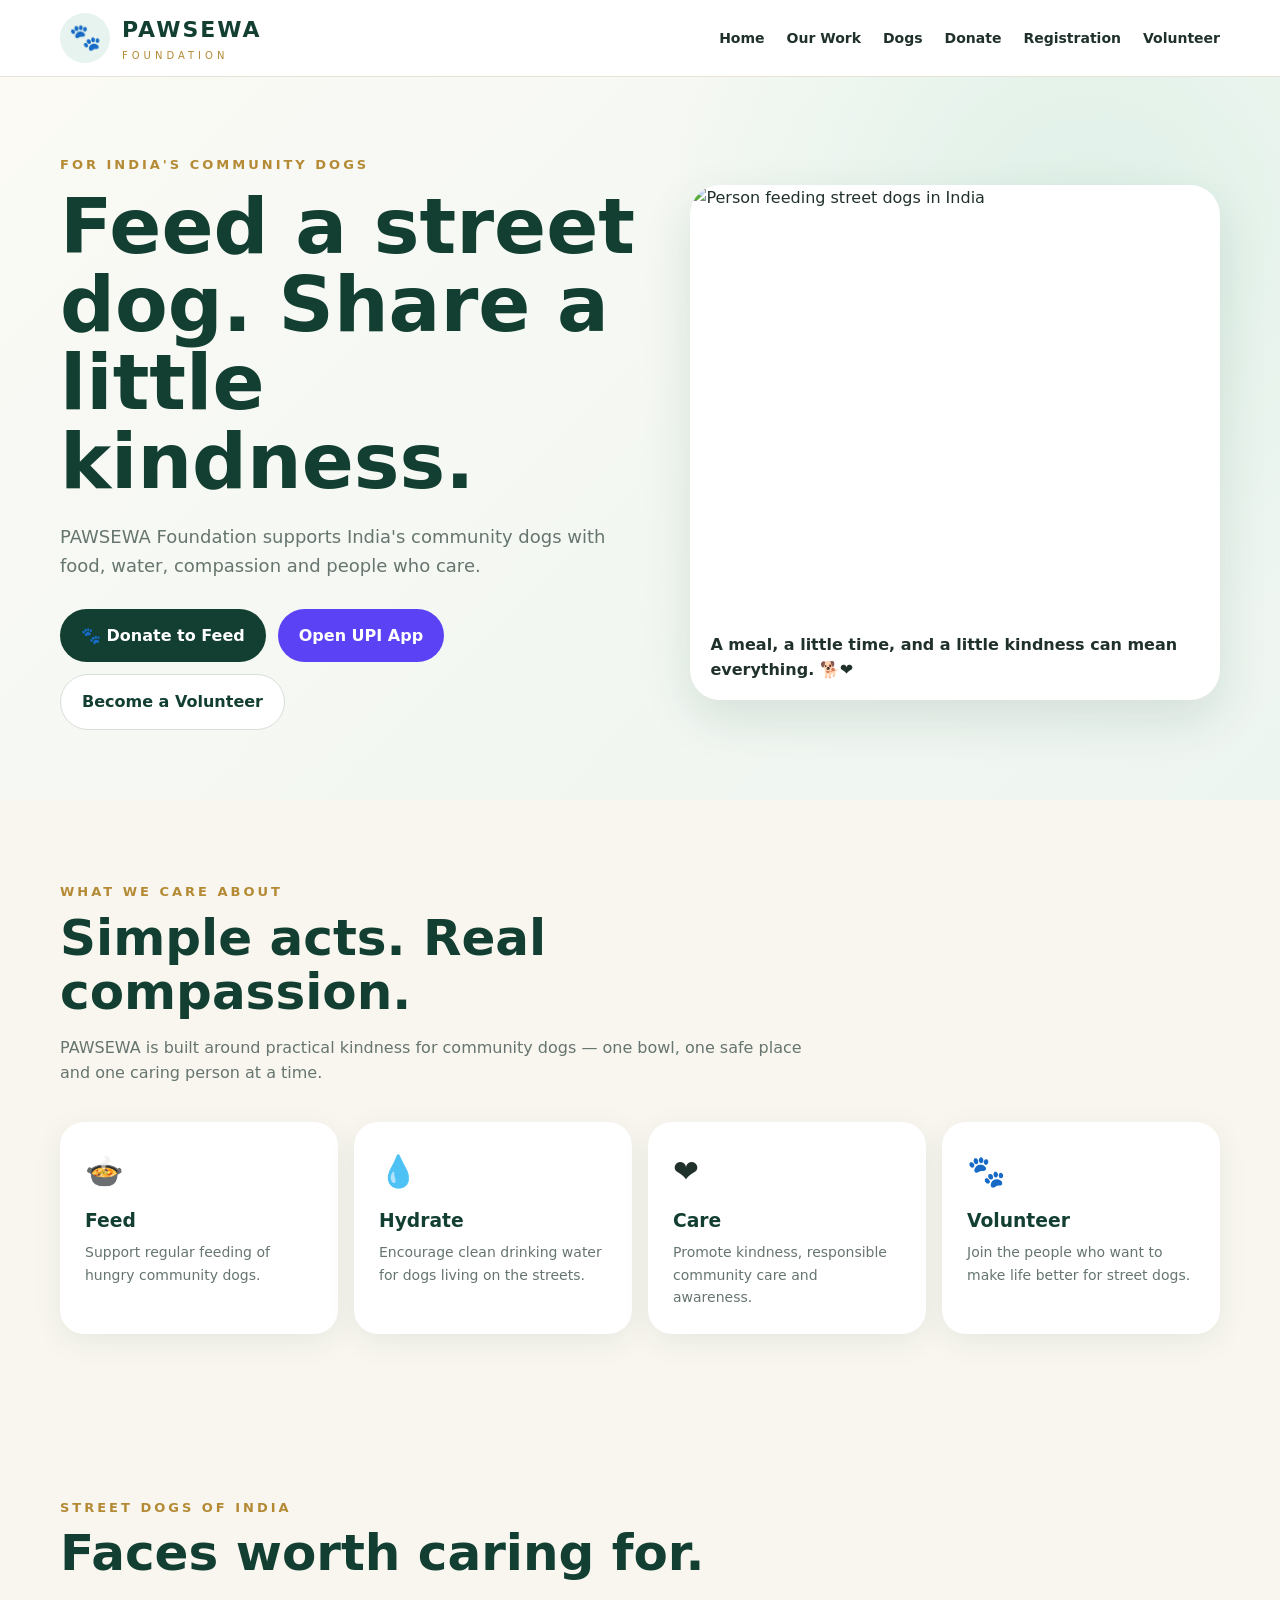
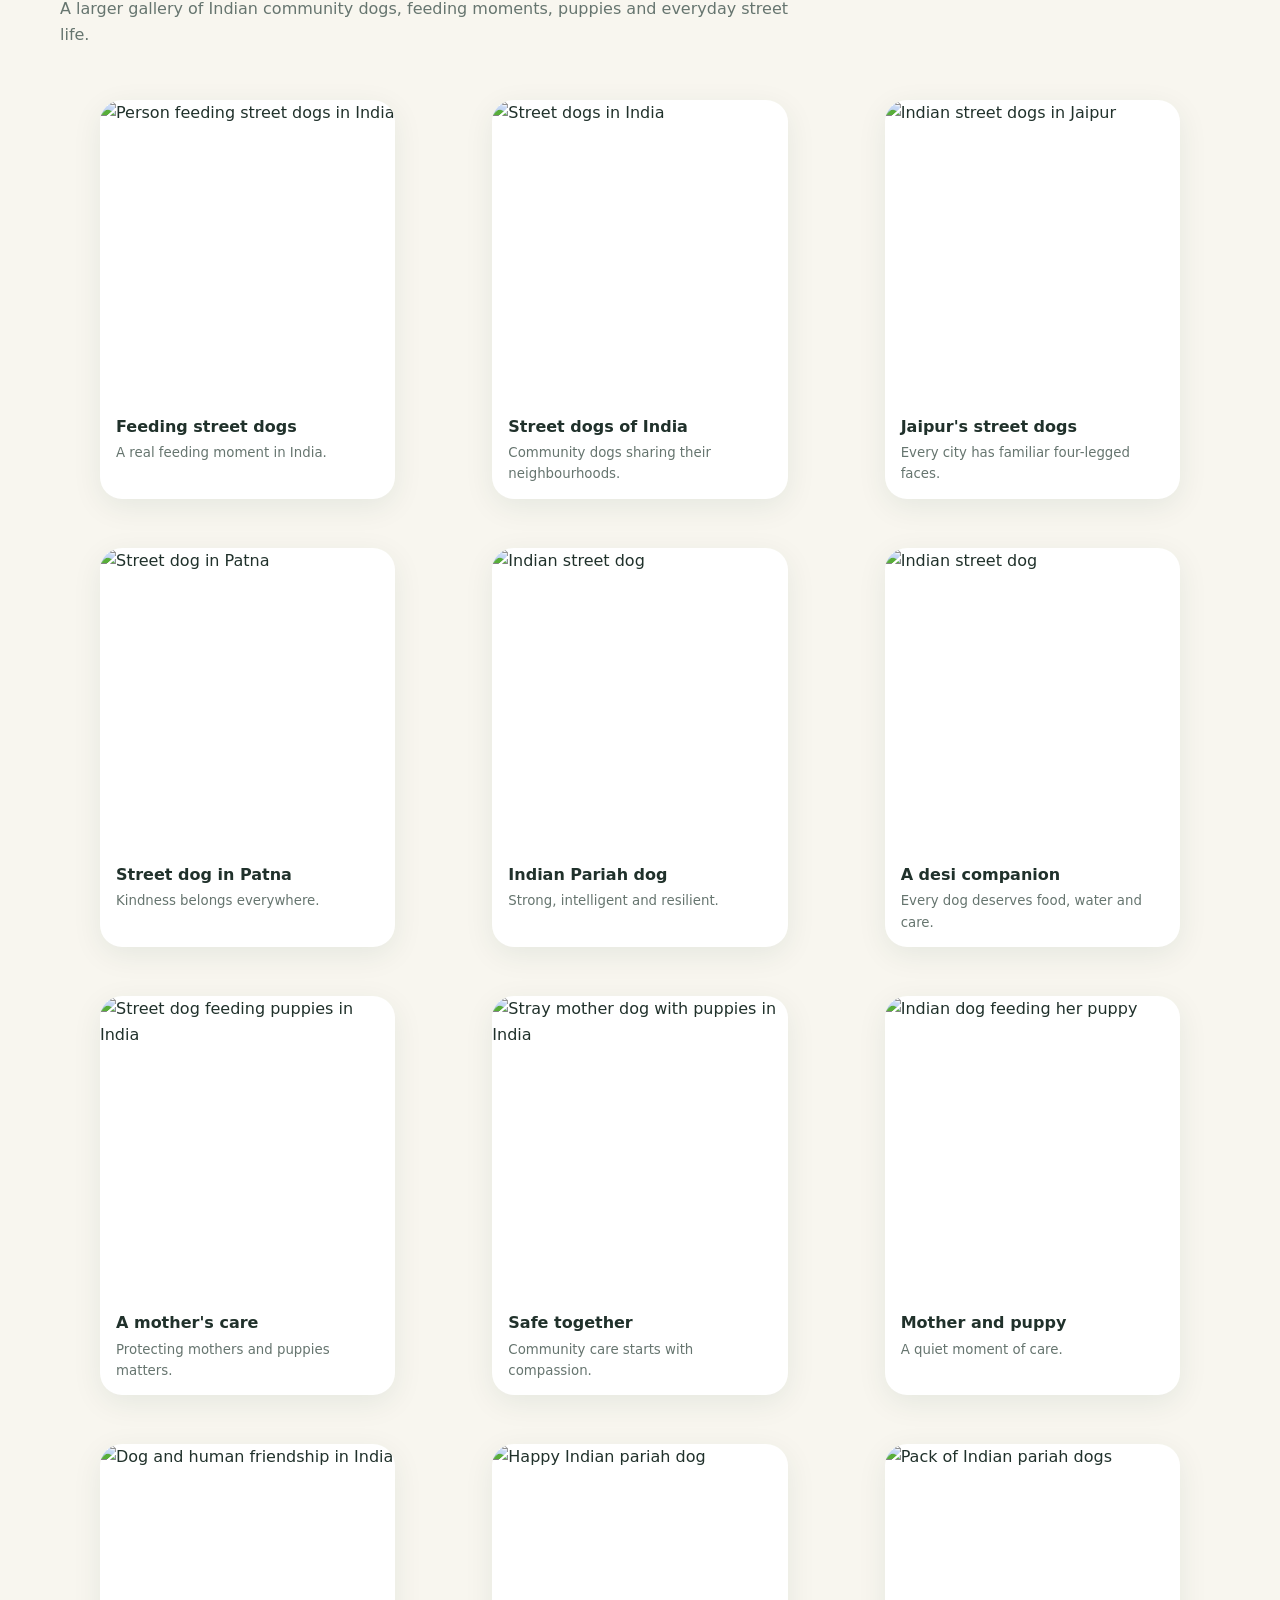
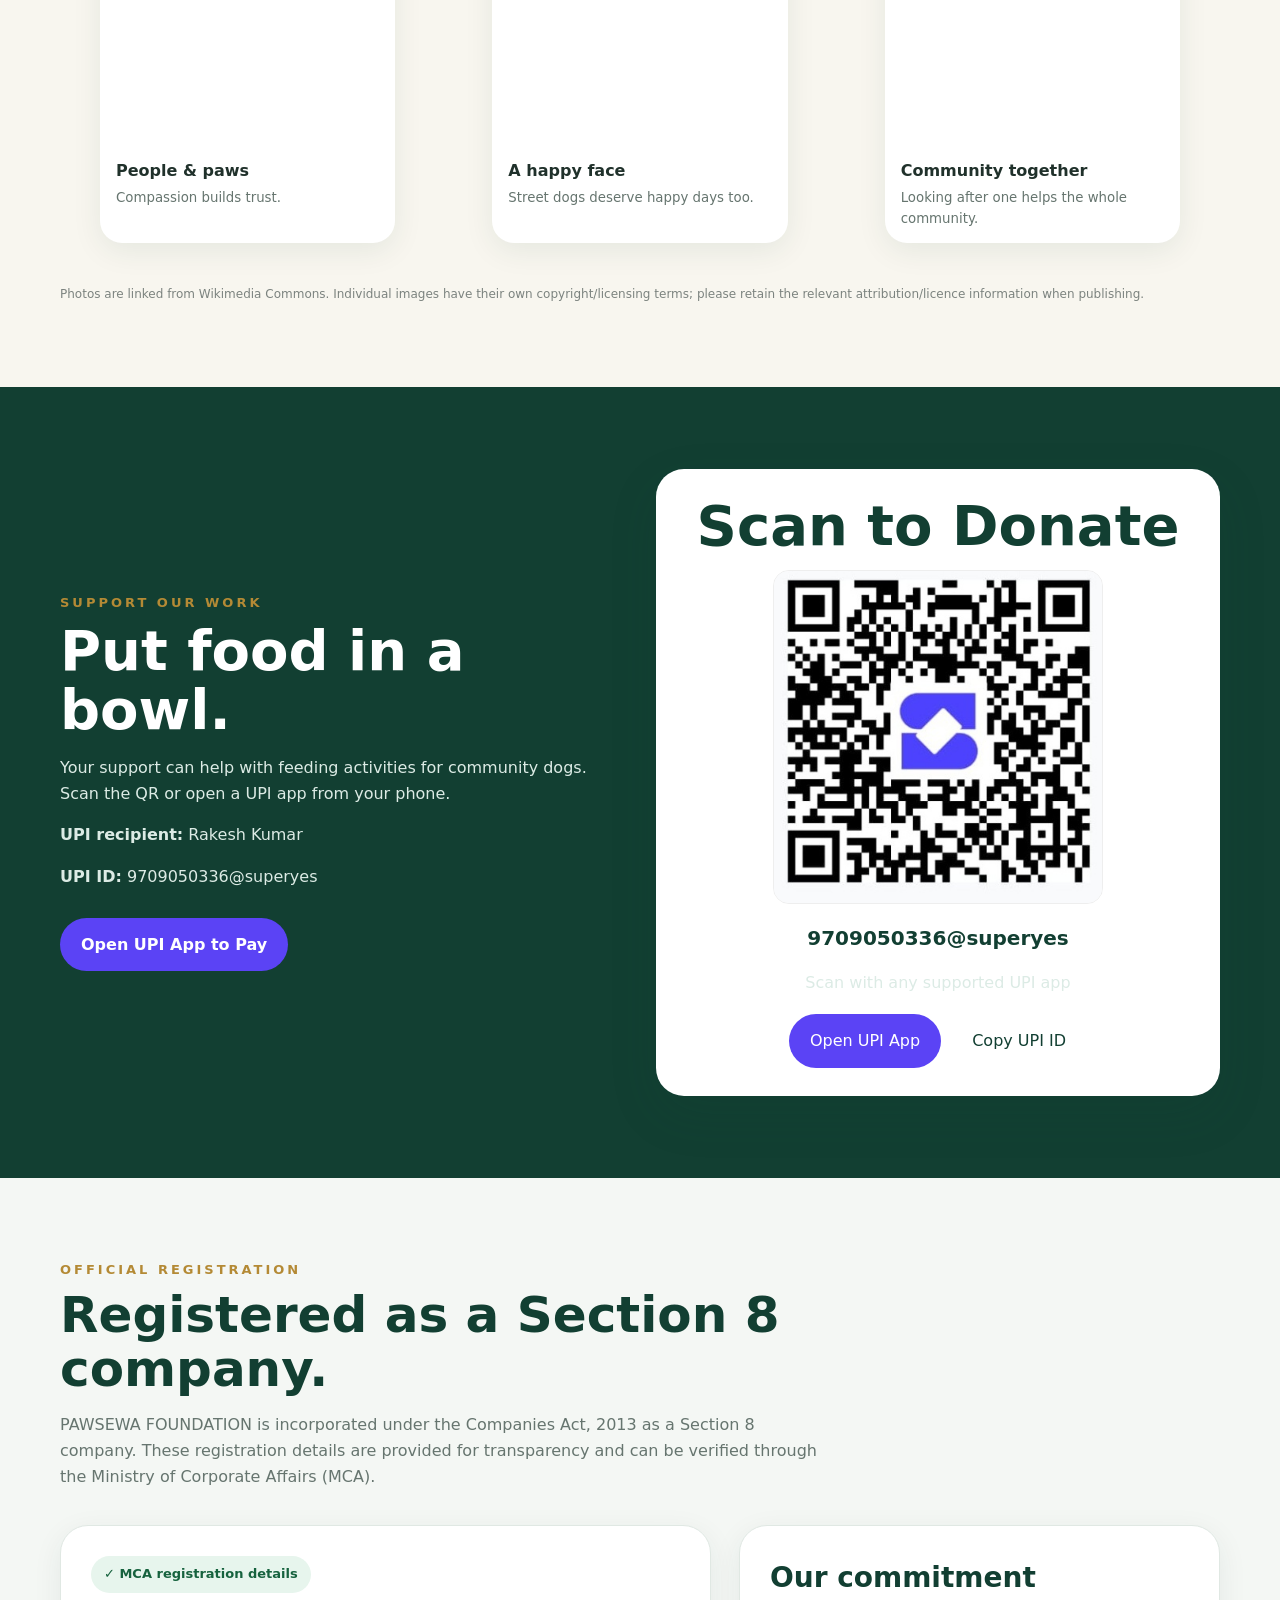
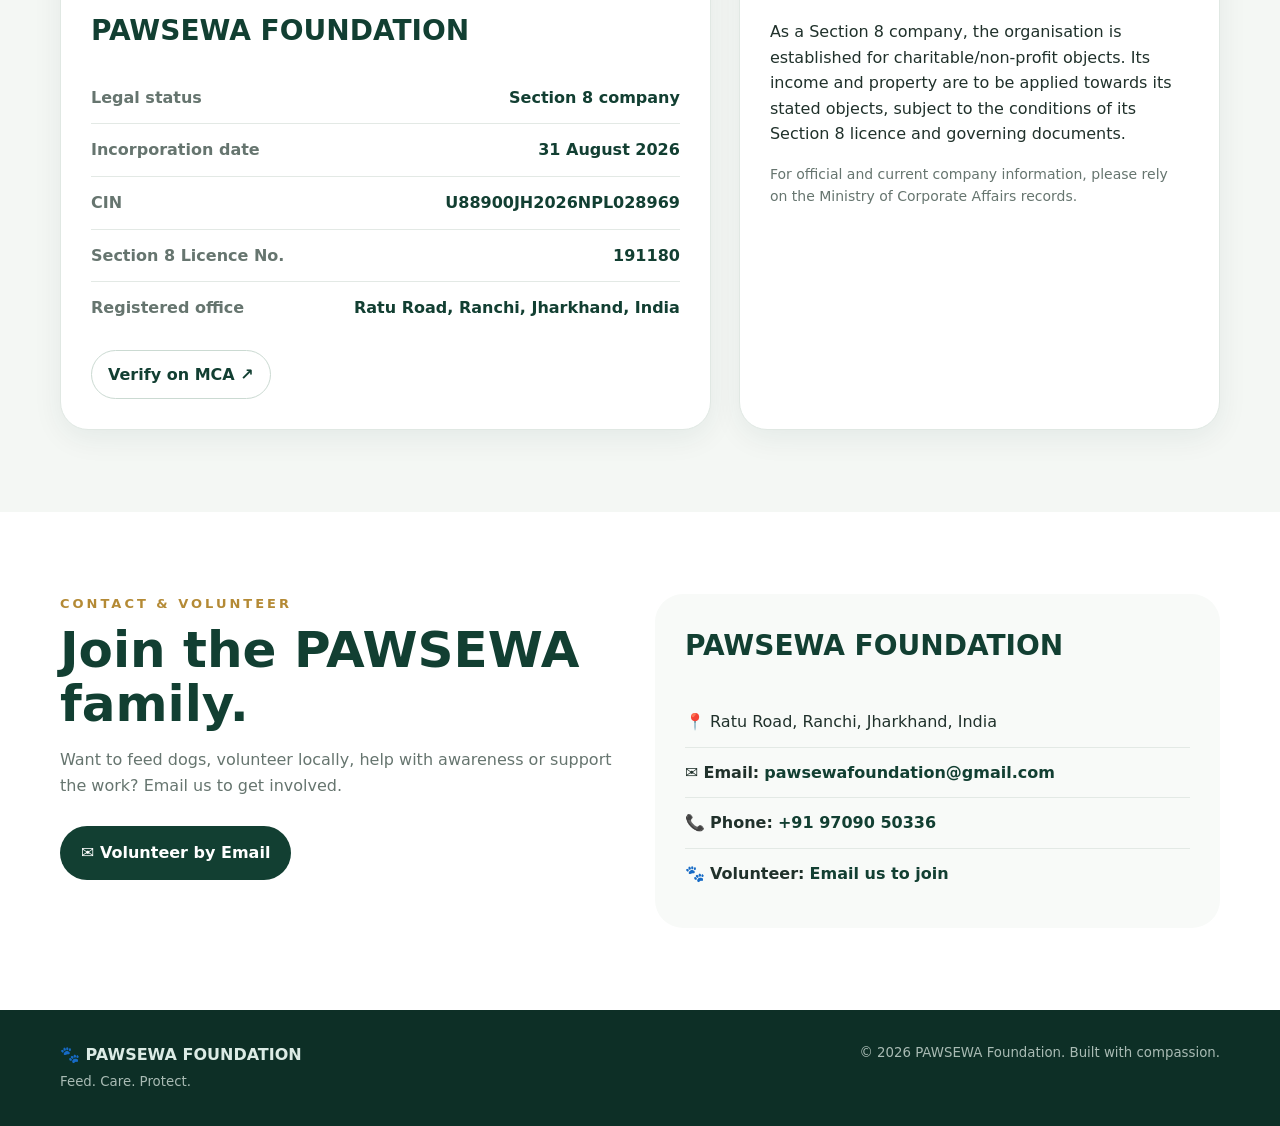
==== commit ea698632: "Rename index-3.html to index.html" ====
--- a/index.html
+++ b/index.html
@@ -62,6 +62,20 @@
 .upi{font-size:20px;font-weight:900;color:var(--green);word-break:break-word}
 .upi-actions{display:flex;justify-content:center;gap:10px;flex-wrap:wrap;margin-top:18px}
 .upi-actions .btn{border:0;cursor:pointer;font:inherit}
+.registration{background:#f4f7f4}
+.registration-grid{display:grid;grid-template-columns:1.15fr .85fr;gap:28px;align-items:stretch}
+.registration-card{background:white;border:1px solid #e0e8e3;border-radius:28px;padding:30px;box-shadow:0 8px 30px rgba(18,63,50,.07)}
+.registration-card h3{margin:0 0 18px;color:var(--green);font-size:28px}
+.registration-list{display:grid;gap:0}
+.registration-row{display:flex;justify-content:space-between;gap:20px;padding:13px 0;border-bottom:1px solid #e3e9e5}
+.registration-row:last-child{border-bottom:0}
+.registration-row span:first-child{color:var(--muted);font-weight:700}
+.registration-row strong{text-align:right;color:var(--green)}
+.verified{display:inline-flex;align-items:center;gap:8px;background:#e7f5ed;color:#16623e;border-radius:999px;padding:8px 13px;font-size:13px;font-weight:900;margin-bottom:16px}
+.mca-link{display:inline-block;margin-top:16px;text-decoration:none;font-weight:900;color:var(--green);border:1px solid #cbdad2;border-radius:999px;padding:11px 16px}
+@media(max-width:900px){
+  .registration-grid{grid-template-columns:1fr}
+}
 .contact{background:white}
 .contact-grid{display:grid;grid-template-columns:1fr 1fr;gap:30px}
 .contact-box{background:#f8faf8;border-radius:28px;padding:30px}
@@ -101,6 +115,7 @@
       <a href="#work">Our Work</a>
       <a href="#dogs">Dogs</a>
       <a href="#donate">Donate</a>
+      <a href="#registration">Registration</a>
       <a href="#contact">Volunteer</a>
     </nav>
   </div>
@@ -234,6 +249,37 @@
   </div>
 </section>
 
+<section id="registration" class="registration">
+  <div class="container">
+    <div class="section-head">
+      <div class="eyebrow">OFFICIAL REGISTRATION</div>
+      <h2>Registered as a Section 8 company.</h2>
+      <p>PAWSEWA FOUNDATION is incorporated under the Companies Act, 2013 as a Section 8 company. These registration details are provided for transparency and can be verified through the Ministry of Corporate Affairs (MCA).</p>
+    </div>
+
+    <div class="registration-grid">
+      <div class="registration-card">
+        <div class="verified">✓ MCA registration details</div>
+        <h3>PAWSEWA FOUNDATION</h3>
+        <div class="registration-list">
+          <div class="registration-row"><span>Legal status</span><strong>Section 8 company</strong></div>
+          <div class="registration-row"><span>Incorporation date</span><strong>31 August 2026</strong></div>
+          <div class="registration-row"><span>CIN</span><strong>U88900JH2026NPL028969</strong></div>
+          <div class="registration-row"><span>Section 8 Licence No.</span><strong>191180</strong></div>
+          <div class="registration-row"><span>Registered office</span><strong>Ratu Road, Ranchi, Jharkhand, India</strong></div>
+        </div>
+        <a class="mca-link" href="https://www.mca.gov.in/" target="_blank" rel="noopener noreferrer">Verify on MCA ↗</a>
+      </div>
+
+      <div class="registration-card">
+        <h3>Our commitment</h3>
+        <p>As a Section 8 company, the organisation is established for charitable/non-profit objects. Its income and property are to be applied towards its stated objects, subject to the conditions of its Section 8 licence and governing documents.</p>
+        <p style="color:var(--muted);font-size:14px;margin-bottom:0">For official and current company information, please rely on the Ministry of Corporate Affairs records.</p>
+      </div>
+    </div>
+  </div>
+</section>
+
 <section id="contact" class="contact">
   <div class="container contact-grid">
     <div class="section-head">
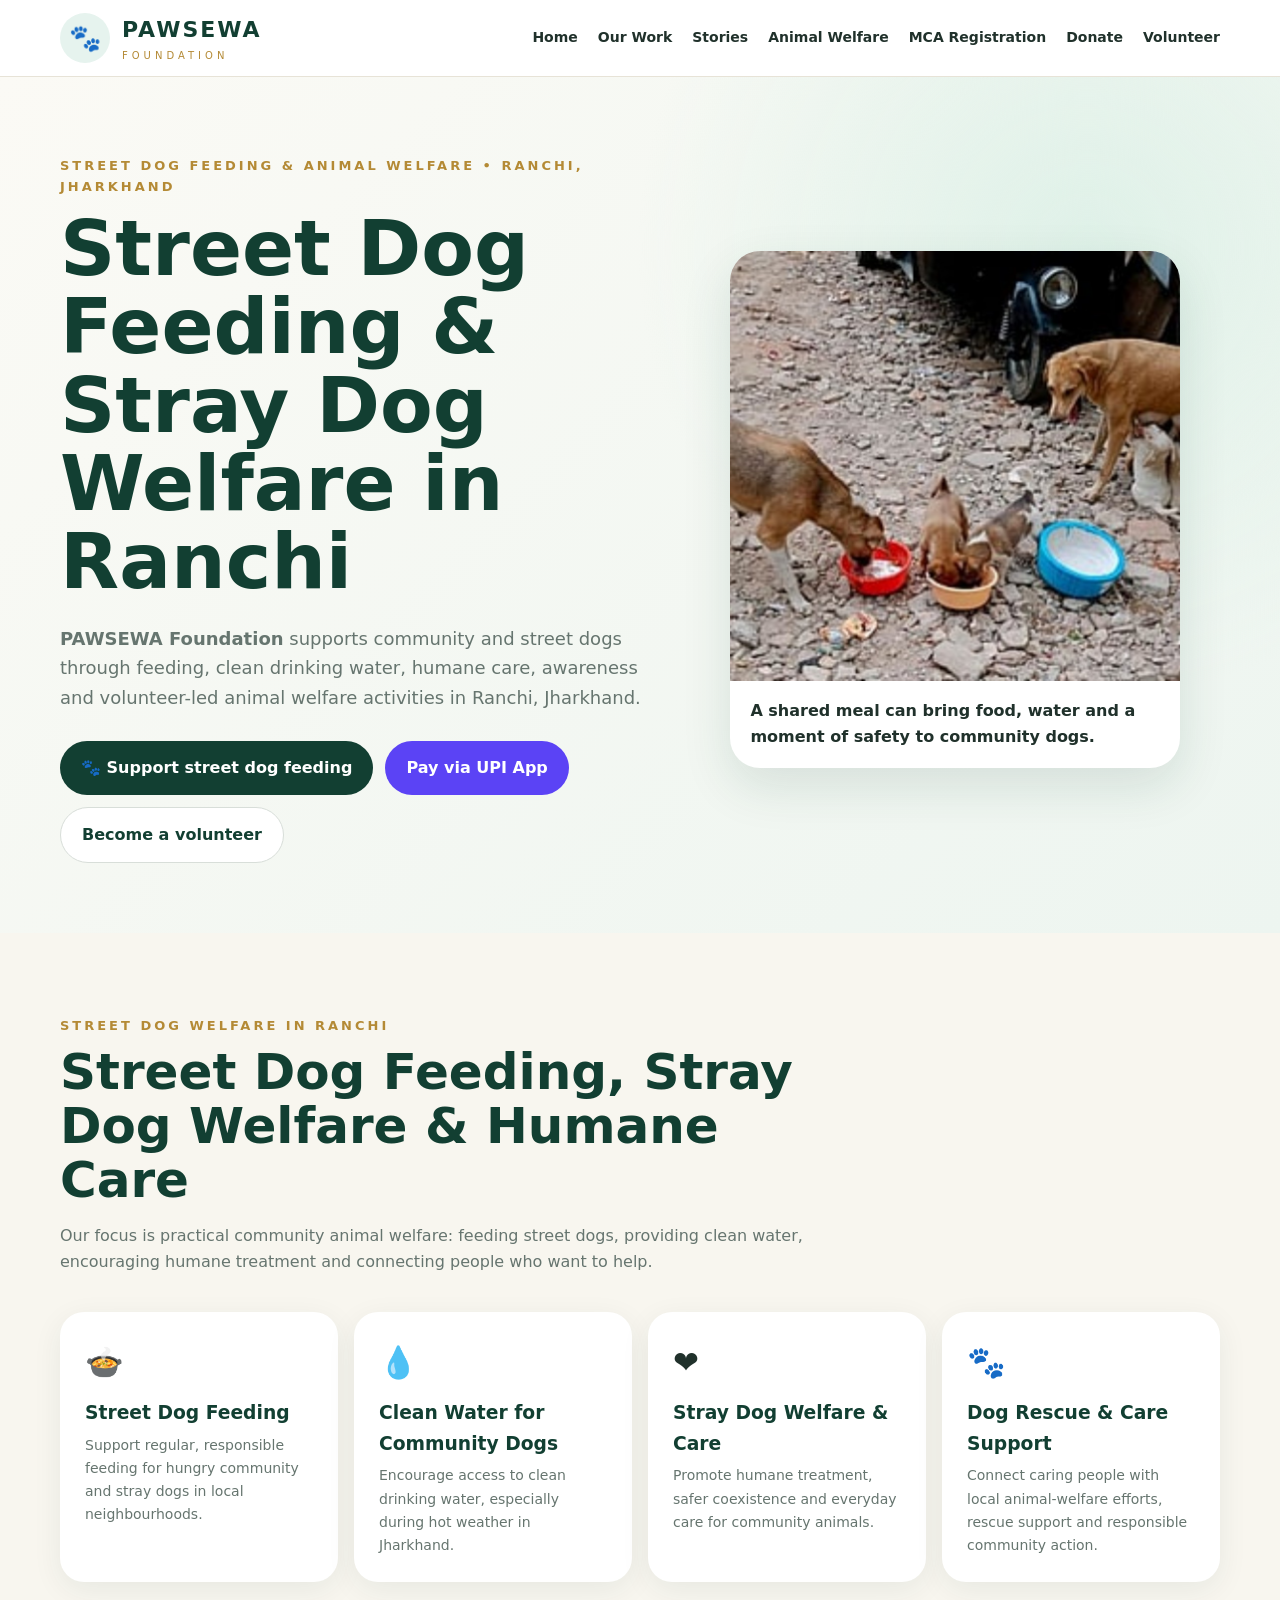
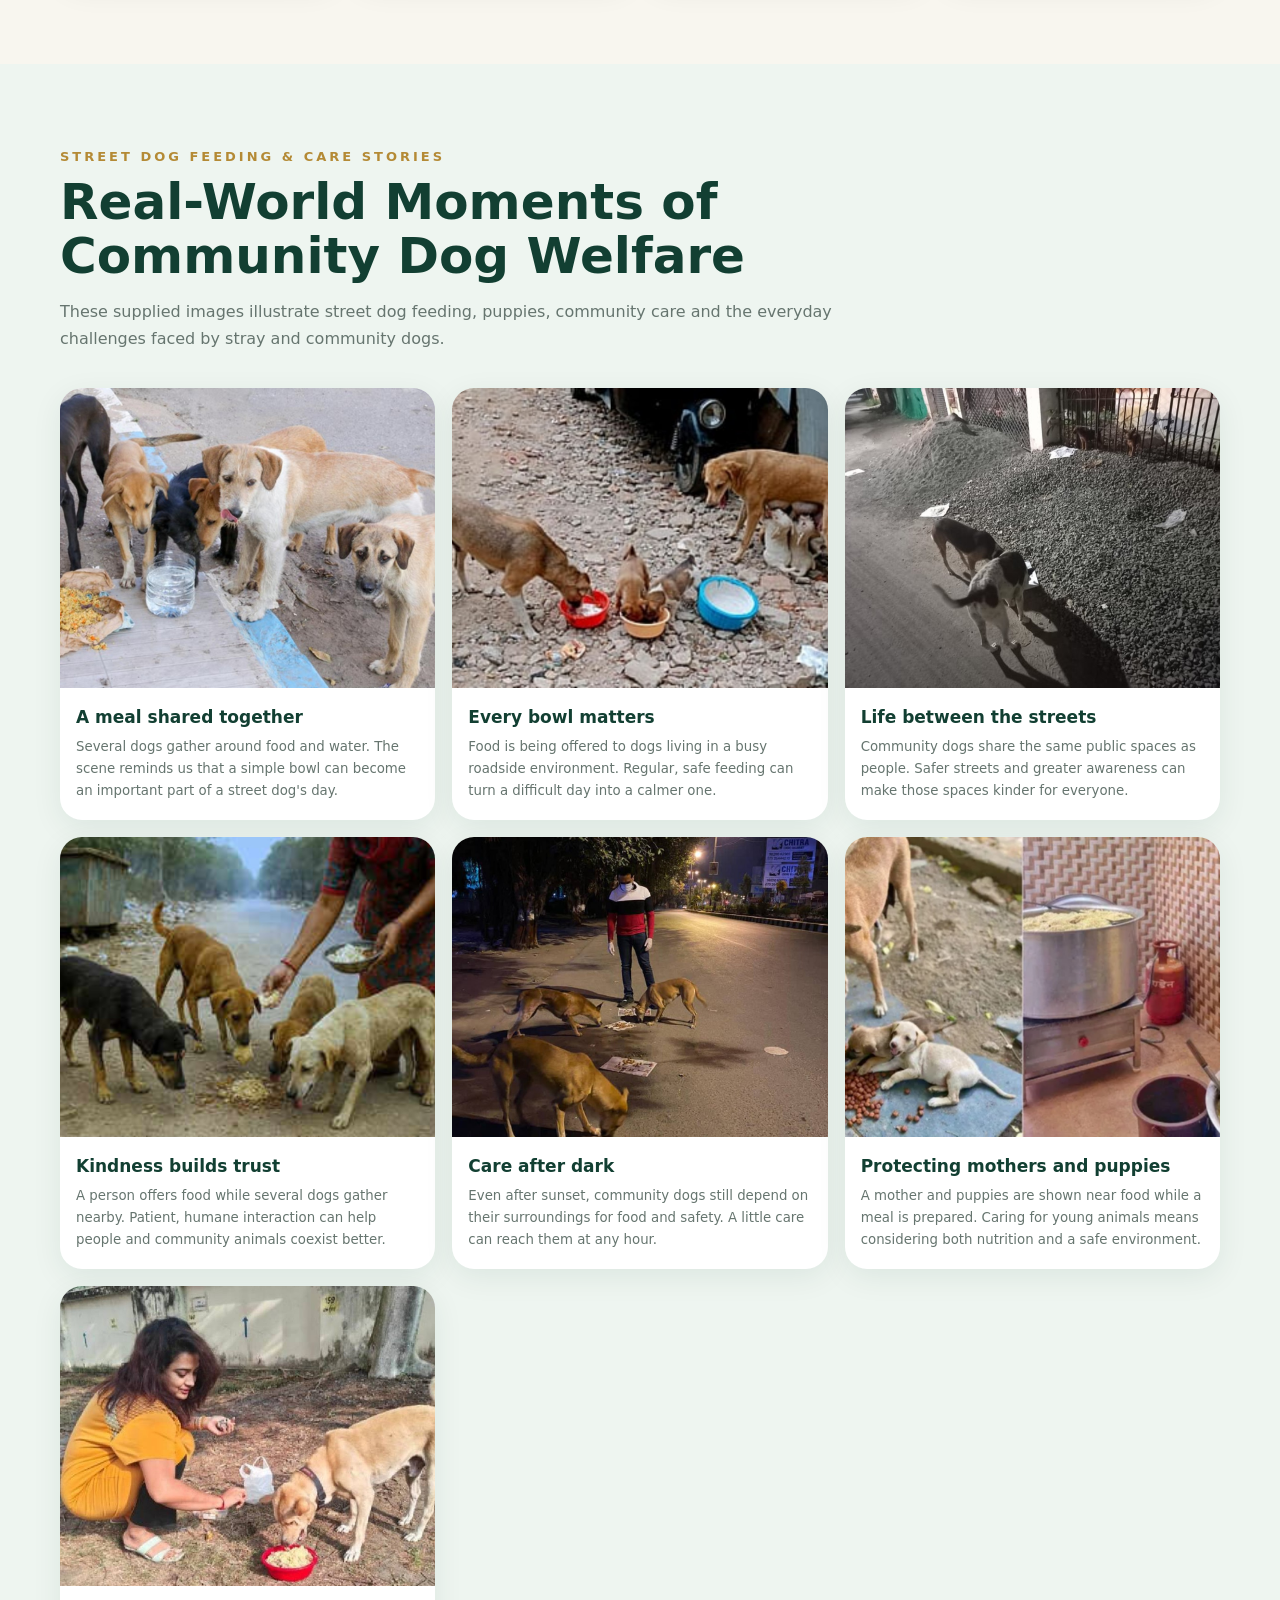
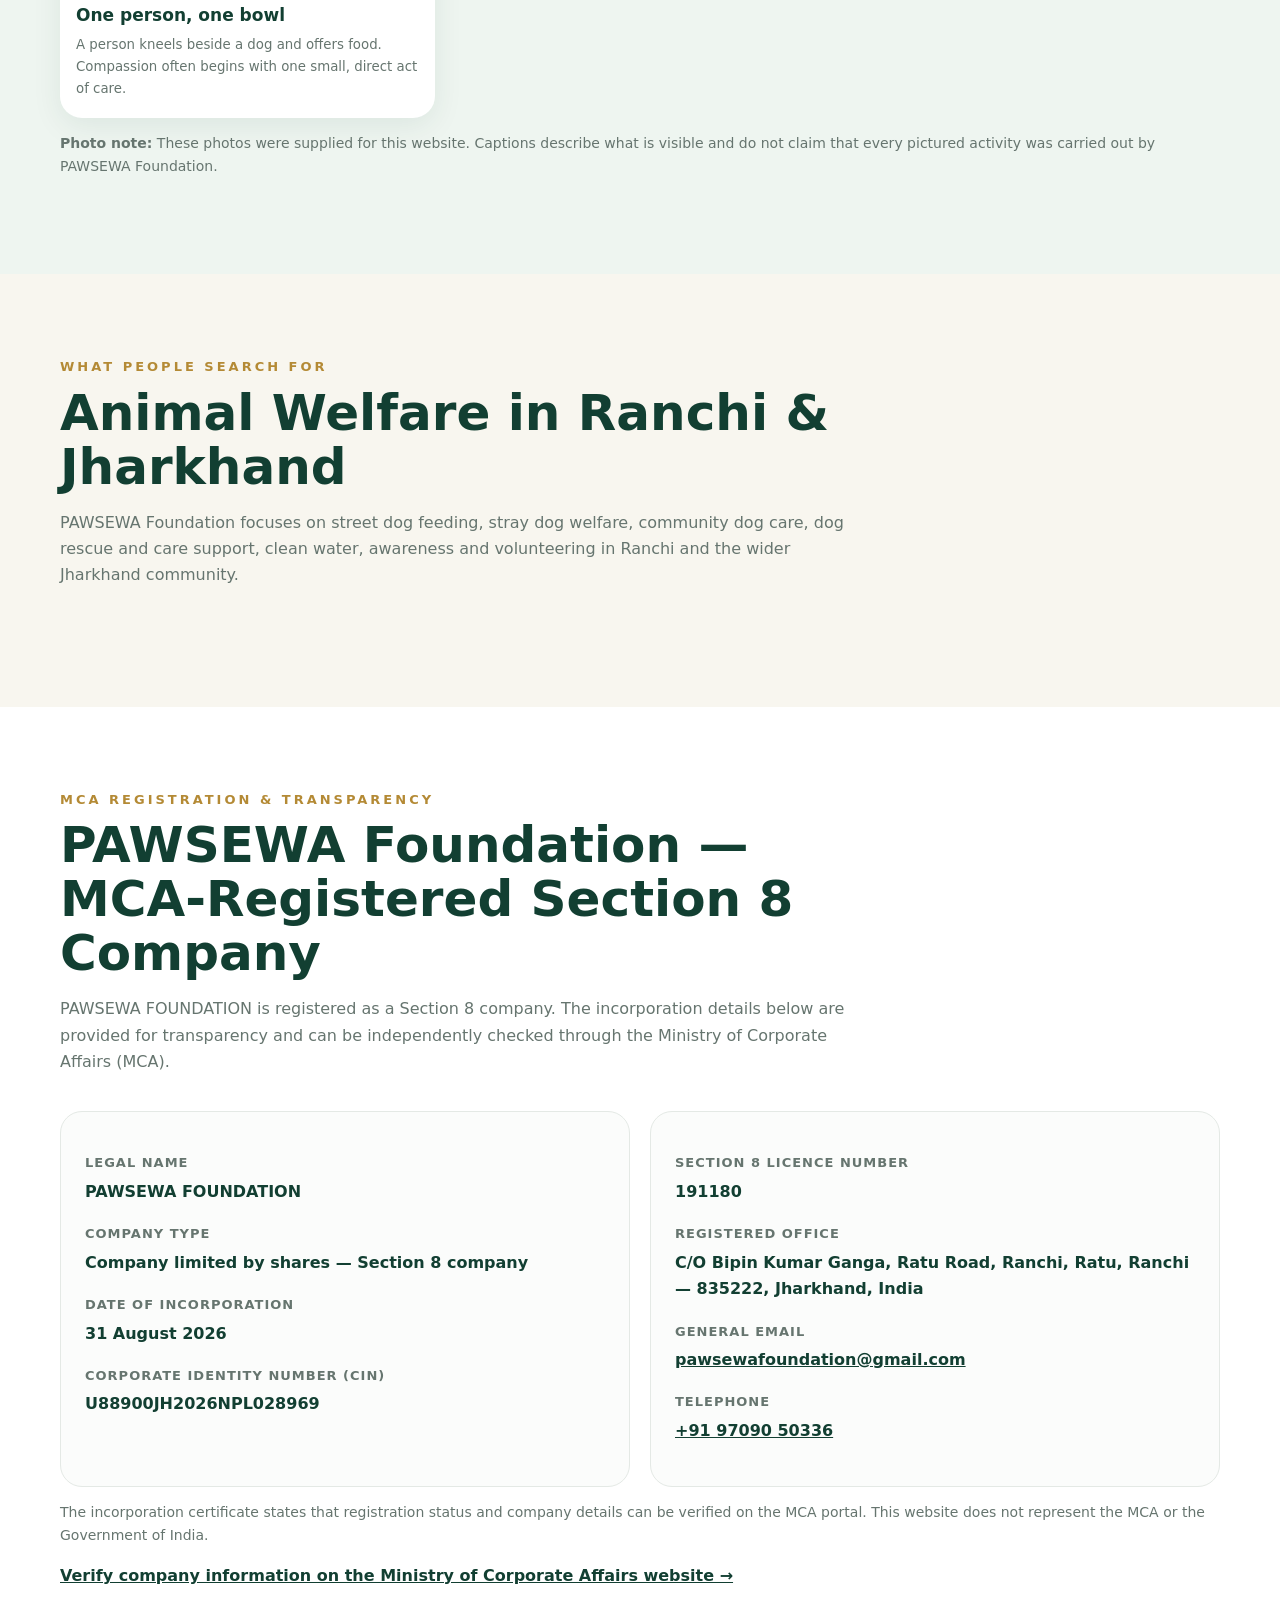
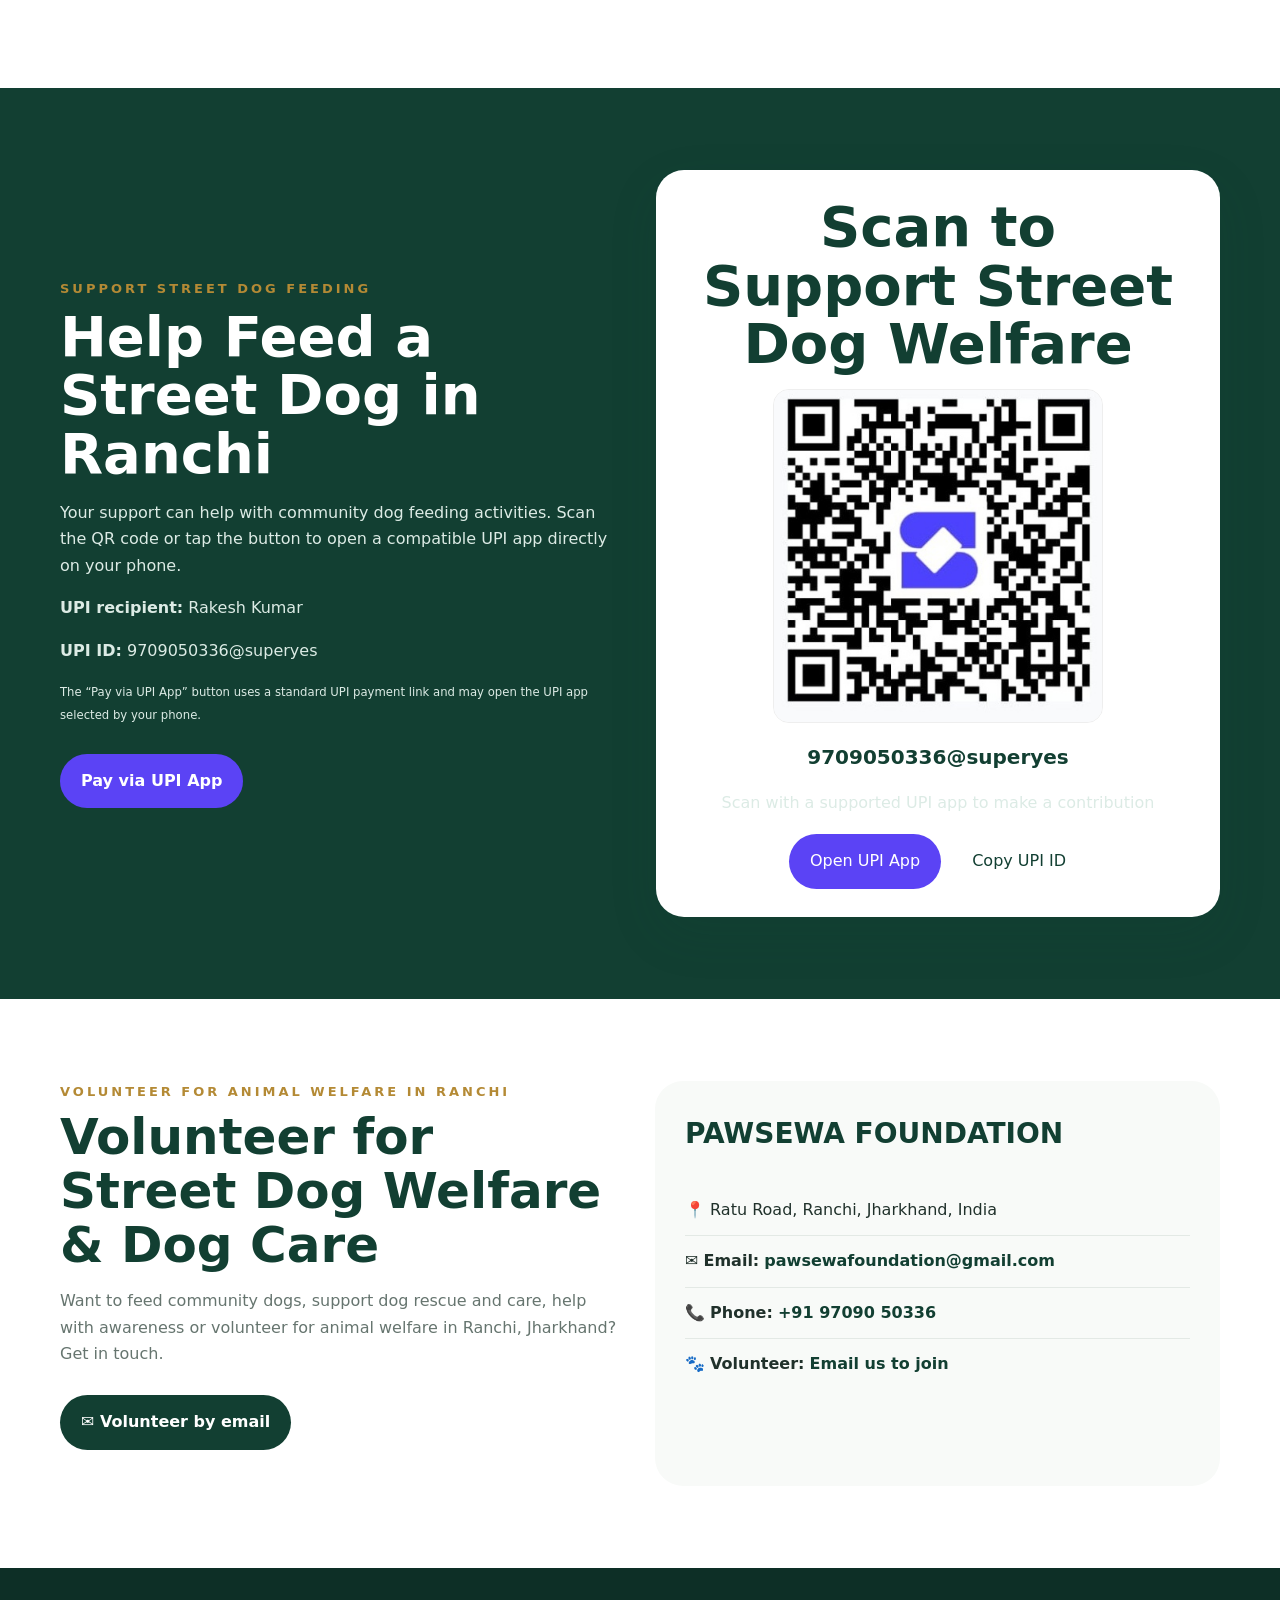
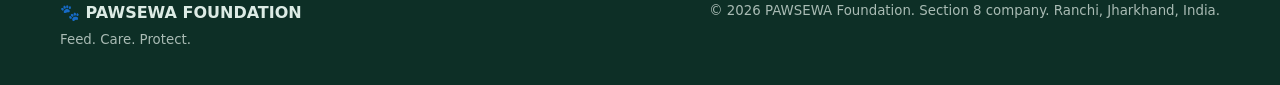
==== commit 33146ccd: "Add files via upload" ====
--- a/index.html
+++ b/index.html
@@ -1,314 +1,206 @@
-<!DOCTYPE html>
-<html lang="en">
+<!doctype html>
+<html lang="en-IN">
 <head>
-<meta charset="UTF-8">
-<meta name="viewport" content="width=device-width, initial-scale=1.0">
-<meta name="description" content="PAWSEWA Foundation — caring for India's community and street dogs through feeding, kindness and community action.">
-<title>PAWSEWA Foundation | Feed. Care. Protect.</title>
-<style>
-:root{
-  --green:#123f32;--green2:#1c5a47;--gold:#b48a35;--cream:#f8f6ef;
-  --text:#20312b;--muted:#66756f;--white:#fff;
-  --shadow:0 18px 50px rgba(18,63,50,.12)
-}
-*{box-sizing:border-box}
-html{scroll-behavior:smooth}
-body{margin:0;font-family:system-ui,-apple-system,Segoe UI,Roboto,Arial,sans-serif;color:var(--text);background:var(--cream);line-height:1.6}
-a{color:inherit}
-.container{width:min(1160px,92%);margin:auto}
-header{position:sticky;top:0;z-index:20;background:rgba(255,255,255,.96);backdrop-filter:blur(12px);border-bottom:1px solid #e7e3d7}
-.nav{min-height:76px;display:flex;align-items:center;justify-content:space-between}
-.brand{display:flex;align-items:center;gap:12px;text-decoration:none}
-.logo{width:50px;height:50px;border-radius:50%;display:grid;place-items:center;background:#e6f3ee;font-size:26px}
-.brand strong{font-size:22px;letter-spacing:2px;color:var(--green)}
-.brand small{display:block;letter-spacing:4px;color:var(--gold);font-size:10px}
-nav{display:flex;gap:22px}
-nav a{text-decoration:none;font-weight:800;font-size:14px}
-nav a:hover{color:var(--gold)}
-.hero{padding:78px 0 70px;background:radial-gradient(circle at 85% 20%,#dff1e8 0,transparent 35%),linear-gradient(135deg,#fbfaf5,#edf5f0)}
-.hero-grid{display:grid;grid-template-columns:1.05fr .95fr;gap:45px;align-items:center}
-.eyebrow{color:var(--gold);font-weight:900;letter-spacing:3px;font-size:13px}
-h1{font-size:clamp(42px,6vw,78px);line-height:1.02;margin:12px 0 22px;color:var(--green)}
-.hero p{font-size:18px;color:var(--muted);max-width:680px}
-.buttons{display:flex;gap:12px;flex-wrap:wrap;margin-top:28px}
-.btn{display:inline-block;padding:14px 21px;border-radius:999px;text-decoration:none;font-weight:900;transition:.2s}
-.btn:hover{transform:translateY(-2px)}
-.btn-primary{background:var(--green);color:white}
-.btn-secondary{background:white;border:1px solid #d8ded9;color:var(--green)}
-.btn-upi{background:#5b43f5;color:#fff}
-.hero-card{background:white;border-radius:30px;overflow:hidden;box-shadow:var(--shadow)}
-.hero-card img{width:100%;height:430px;object-fit:cover;display:block}
-.hero-card .caption{padding:17px 20px;font-weight:900;font-size:16px}
-section{padding:82px 0}
-.section-head{max-width:760px;margin-bottom:36px}
-.section-head h2{font-size:clamp(30px,4vw,50px);line-height:1.08;color:var(--green);margin:8px 0 12px}
-.section-head p{color:var(--muted)}
-.feature-grid{display:grid;grid-template-columns:repeat(4,1fr);gap:16px}
-.feature{background:#fff;padding:25px;border-radius:24px;box-shadow:0 8px 30px rgba(18,63,50,.07)}
-.feature .icon{font-size:31px}
-.feature h3{margin:10px 0 5px;color:var(--green)}
-.feature p{margin:0;color:var(--muted);font-size:14px}
-.gallery{display:grid;grid-template-columns:repeat(3,1fr);gap:17px}
-.photo{background:white;border-radius:22px;overflow:hidden;box-shadow:0 8px 30px rgba(18,63,50,.08)}
-.photo img{width:100%;height:300px;object-fit:cover;display:block}
-.photo div{padding:14px 16px;font-weight:900}
-.photo small{display:block;color:var(--muted);font-weight:500;margin-top:3px}
-.donate{background:var(--green);color:white}
-.donate-grid{display:grid;grid-template-columns:1fr 1fr;gap:32px;align-items:center}
-.donate h2{font-size:clamp(38px,5vw,56px);line-height:1.05;margin:8px 0 15px}
-.donate p{color:#dcebe5}
-.donate-card{background:white;color:var(--text);border-radius:28px;padding:28px;text-align:center;box-shadow:var(--shadow)}
-.qr{width:min(330px,100%);border-radius:16px;display:block;margin:12px auto 18px;border:1px solid #eee}
-.upi{font-size:20px;font-weight:900;color:var(--green);word-break:break-word}
-.upi-actions{display:flex;justify-content:center;gap:10px;flex-wrap:wrap;margin-top:18px}
-.upi-actions .btn{border:0;cursor:pointer;font:inherit}
-.registration{background:#f4f7f4}
-.registration-grid{display:grid;grid-template-columns:1.15fr .85fr;gap:28px;align-items:stretch}
-.registration-card{background:white;border:1px solid #e0e8e3;border-radius:28px;padding:30px;box-shadow:0 8px 30px rgba(18,63,50,.07)}
-.registration-card h3{margin:0 0 18px;color:var(--green);font-size:28px}
-.registration-list{display:grid;gap:0}
-.registration-row{display:flex;justify-content:space-between;gap:20px;padding:13px 0;border-bottom:1px solid #e3e9e5}
-.registration-row:last-child{border-bottom:0}
-.registration-row span:first-child{color:var(--muted);font-weight:700}
-.registration-row strong{text-align:right;color:var(--green)}
-.verified{display:inline-flex;align-items:center;gap:8px;background:#e7f5ed;color:#16623e;border-radius:999px;padding:8px 13px;font-size:13px;font-weight:900;margin-bottom:16px}
-.mca-link{display:inline-block;margin-top:16px;text-decoration:none;font-weight:900;color:var(--green);border:1px solid #cbdad2;border-radius:999px;padding:11px 16px}
-@media(max-width:900px){
-  .registration-grid{grid-template-columns:1fr}
-}
-.contact{background:white}
-.contact-grid{display:grid;grid-template-columns:1fr 1fr;gap:30px}
-.contact-box{background:#f8faf8;border-radius:28px;padding:30px}
-.contact-box h3{font-size:28px;color:var(--green);margin-top:0}
-.contact-row{padding:12px 0;border-bottom:1px solid #e3e9e5}
-.contact-row:last-child{border-bottom:0}
-.contact-row a{text-decoration:none;color:var(--green);font-weight:900}
-.credits{font-size:12px;color:#7c837f;margin-top:26px}
-.credits a{color:inherit}
-footer{background:#0d2f26;color:#dcebe5;padding:32px 0}
-footer .foot{display:flex;justify-content:space-between;gap:20px;flex-wrap:wrap}
-footer small{color:#a9bbb4}
-@media(max-width:900px){
-  nav{display:none}
-  .hero-grid,.donate-grid,.contact-grid{grid-template-columns:1fr}
-  .feature-grid{grid-template-columns:repeat(2,1fr)}
-  .gallery{grid-template-columns:1fr 1fr}
-}
-@media(max-width:560px){
-  .gallery{grid-template-columns:1fr}
-  .photo img{height:310px}
-  .feature-grid{grid-template-columns:1fr 1fr}
-  .hero{padding-top:52px}
-}
-</style>
+  <meta charset="utf-8">
+  <meta name="viewport" content="width=device-width, initial-scale=1">
+  <title>PAWSEWA Foundation | Caring for Community & Street Dogs in Ranchi, Jharkhand</title>
+  <meta name="description" content="PAWSEWA Foundation is a Section 8 company in Ranchi, Jharkhand supporting street dog feeding, stray dog welfare, dog care, rescue support, clean water, awareness and volunteering.">
+  <meta name="robots" content="index, follow, max-image-preview:large, max-snippet:-1, max-video-preview:-1">
+  <meta name="googlebot" content="index, follow, max-image-preview:large, max-snippet:-1, max-video-preview:-1">
+  <meta name="author" content="PAWSEWA Foundation">
+  <meta name="keywords" content="street dog feeding Ranchi, stray dog welfare Ranchi, animal welfare Jharkhand, dog rescue and care Ranchi, community dog welfare, feed street dogs, PAWSEWA Foundation">
+  <meta name="theme-color" content="#123f32">
+  <link rel="canonical" href="https://pawsewafoundation.online/">
+  <link rel="sitemap" type="application/xml" href="/sitemap.xml">
+
+  <meta property="og:type" content="website">
+  <meta property="og:site_name" content="PAWSEWA Foundation">
+  <meta property="og:title" content="Street Dog Feeding &amp; Animal Welfare in Ranchi | PAWSEWA Foundation">
+  <meta property="og:description" content="Street dog feeding, stray dog welfare, dog care and animal welfare awareness in Ranchi, Jharkhand.">
+  <meta property="og:url" content="https://pawsewafoundation.online/">
+  <meta property="og:image" content="https://pawsewafoundation.online/731.jpg">
+  <meta property="og:image:alt" content="Community dogs being fed together">
+  <meta name="twitter:card" content="summary_large_image">
+  <meta name="twitter:title" content="Street Dog Feeding &amp; Animal Welfare in Ranchi | PAWSEWA Foundation">
+  <meta name="twitter:description" content="Street dog feeding, stray dog welfare, dog care and animal welfare awareness in Ranchi, Jharkhand.">
+  <meta name="twitter:image" content="https://pawsewafoundation.online/731.jpg">
+  <meta name="twitter:image:alt" content="Community dogs being fed together">
+
+  <script type="application/ld+json">
+  {
+    "@context":"https://schema.org",
+    "@type":"Organization",
+    "@id":"https://pawsewafoundation.online/#organization",
+    "name":"PAWSEWA Foundation",
+    "legalName":"PAWSEWA FOUNDATION",
+    "url":"https://pawsewafoundation.online/",
+    "logo":"https://pawsewafoundation.online/731.jpg",
+    "description":"A Section 8 company working for community and street dog welfare through feeding, clean water, care, awareness and volunteer action.",
+    "foundingDate":"2026-08-31",
+    "address":{
+      "@type":"PostalAddress",
+      "streetAddress":"Ratu Road",
+      "addressLocality":"Ranchi",
+      "addressRegion":"Jharkhand",
+      "postalCode":"835222",
+      "addressCountry":"IN"
+    },
+    "contactPoint":{
+      "@type":"ContactPoint",
+      "contactType":"volunteer and general enquiries",
+      "email":"pawsewafoundation@gmail.com",
+      "telephone":"+91-97090-50336",
+      "areaServed":"IN"
+    },
+    "identifier":[
+      {"@type":"PropertyValue","propertyID":"CIN","value":"U88900JH2026NPL028969"},
+      {"@type":"PropertyValue","propertyID":"Section 8 Licence Number","value":"191180"}
+    ]
+  }
+  </script>
+
+  <script type="application/ld+json">
+  {
+    "@context":"https://schema.org",
+    "@type":"WebSite",
+    "@id":"https://pawsewafoundation.online/#website",
+    "url":"https://pawsewafoundation.online/",
+    "name":"PAWSEWA Foundation",
+    "publisher":{"@id":"https://pawsewafoundation.online/#organization"},
+    "inLanguage":"en-IN"
+  }
+  </script>
+
+  <style>
+    :root{--green:#123f32;--green2:#1c5a47;--gold:#b48a35;--cream:#f8f6ef;--text:#20312b;--muted:#66756f;--white:#fff;--line:#e4e9e5;--shadow:0 18px 50px rgba(18,63,50,.12)}
+    *{box-sizing:border-box}
+    html{scroll-behavior:smooth}
+    body{margin:0;font-family:system-ui,-apple-system,"Segoe UI",Roboto,Arial,sans-serif;color:var(--text);background:var(--cream);line-height:1.65}
+    img{max-width:100%;height:auto}
+    a{color:inherit}
+    .container{width:min(1160px,92%);margin:auto}
+    .skip{position:absolute;left:-9999px;top:auto}.skip:focus{left:12px;top:12px;background:#fff;padding:10px;z-index:99}
+    header{position:sticky;top:0;z-index:20;background:rgba(255,255,255,.97);backdrop-filter:blur(12px);border-bottom:1px solid #e7e3d7}
+    .nav{min-height:76px;display:flex;align-items:center;justify-content:space-between;gap:20px}
+    .brand{display:flex;align-items:center;gap:12px;text-decoration:none}.logo{width:50px;height:50px;border-radius:50%;display:grid;place-items:center;background:#e6f3ee;font-size:26px}.brand strong{font-size:22px;letter-spacing:2px;color:var(--green)}.brand small{display:block;letter-spacing:4px;color:var(--gold);font-size:10px}
+    nav{display:flex;gap:20px;flex-wrap:wrap}nav a{text-decoration:none;font-weight:800;font-size:14px}nav a:hover,nav a:focus{color:var(--gold)}
+    .hero{padding:78px 0 70px;background:radial-gradient(circle at 85% 20%,#dff1e8 0,transparent 35%),linear-gradient(135deg,#fbfaf5,#edf5f0)}
+    .hero-grid{display:grid;grid-template-columns:1.05fr .95fr;gap:45px;align-items:center}.eyebrow{color:var(--gold);font-weight:900;letter-spacing:3px;font-size:13px;text-transform:uppercase}h1{font-size:clamp(42px,6vw,78px);line-height:1.02;margin:12px 0 22px;color:var(--green)}.hero p{font-size:18px;color:var(--muted);max-width:680px}
+    .buttons{display:flex;gap:12px;flex-wrap:wrap;margin-top:28px}.btn{display:inline-block;padding:14px 21px;border-radius:999px;text-decoration:none;font-weight:900;transition:.2s}.btn:hover{transform:translateY(-2px)}.btn-primary{background:var(--green);color:#fff}.btn-secondary{background:#fff;border:1px solid #d8ded9;color:var(--green)}.btn-upi{background:#5b43f5;color:#fff}
+    .hero-card{background:#fff;border-radius:30px;overflow:hidden;box-shadow:var(--shadow)}.hero-card img{width:100%;height:430px;object-fit:cover;display:block}.hero-card .caption{padding:17px 20px;font-weight:900;font-size:16px}
+    section{padding:82px 0}.section-head{max-width:800px;margin-bottom:36px}.section-head h2{font-size:clamp(30px,4vw,50px);line-height:1.08;color:var(--green);margin:8px 0 12px}.section-head p{color:var(--muted)}
+    .feature-grid{display:grid;grid-template-columns:repeat(4,1fr);gap:16px}.feature{background:#fff;padding:25px;border-radius:24px;box-shadow:0 8px 30px rgba(18,63,50,.07)}.feature .icon{font-size:31px}.feature h3{margin:10px 0 5px;color:var(--green)}.feature p{margin:0;color:var(--muted);font-size:14px}
+    .gallery{display:grid;grid-template-columns:repeat(3,1fr);gap:17px}.photo{background:#fff;border-radius:22px;overflow:hidden;box-shadow:0 8px 30px rgba(18,63,50,.08);margin:0}.photo img{width:100%;height:300px;object-fit:cover;display:block}.photo figcaption{padding:15px 16px 18px}.photo strong{display:block;color:var(--green);font-size:17px}.photo small{display:block;color:var(--muted);margin-top:5px}
+    .story{background:#eef5f0}.story-grid{display:grid;grid-template-columns:1fr 1fr;gap:26px}.story-card{background:#fff;border-radius:24px;padding:25px;box-shadow:0 8px 30px rgba(18,63,50,.06)}
+    .registration{background:#fff}.reg-grid{display:grid;grid-template-columns:1fr 1fr;gap:20px}.reg-card{border:1px solid var(--line);border-radius:22px;padding:24px;background:#fbfcfb}.reg-card dt{font-weight:800;color:var(--muted);font-size:13px;text-transform:uppercase;letter-spacing:1px}.reg-card dd{margin:5px 0 18px;font-weight:800;color:var(--green)}.notice{font-size:14px;color:var(--muted)}
+    .donate{background:var(--green);color:#fff}.donate-grid{display:grid;grid-template-columns:1fr 1fr;gap:32px;align-items:center}.donate h2{font-size:clamp(38px,5vw,56px);line-height:1.05;margin:8px 0 15px}.donate p{color:#dcebe5}.donate-card{background:#fff;color:var(--text);border-radius:28px;padding:28px;text-align:center;box-shadow:var(--shadow)}.qr{width:min(330px,100%);border-radius:16px;display:block;margin:12px auto 18px;border:1px solid #eee}.upi{font-size:20px;font-weight:900;color:var(--green);word-break:break-word}.upi-actions{display:flex;justify-content:center;gap:10px;flex-wrap:wrap;margin-top:18px}.upi-actions .btn{border:0;cursor:pointer;font:inherit}
+    .contact{background:#fff}.contact-grid{display:grid;grid-template-columns:1fr 1fr;gap:30px}.contact-box{background:#f8faf8;border-radius:28px;padding:30px}.contact-box h3{font-size:28px;color:var(--green);margin-top:0}.contact-row{padding:12px 0;border-bottom:1px solid #e3e9e5}.contact-row:last-child{border-bottom:0}.contact-row a{text-decoration:none;color:var(--green);font-weight:900}
+    footer{background:#0d2f26;color:#dcebe5;padding:32px 0}.foot{display:flex;justify-content:space-between;gap:20px;flex-wrap:wrap}footer small{color:#a9bbb4}.mca-link{font-weight:800;color:var(--green)}
+    @media(max-width:900px){nav{display:none}.hero-grid,.donate-grid,.contact-grid,.story-grid,.reg-grid{grid-template-columns:1fr}.feature-grid{grid-template-columns:repeat(2,1fr)}.gallery{grid-template-columns:1fr 1fr}}
+    @media(max-width:560px){.gallery{grid-template-columns:1fr}.photo img{height:310px}.feature-grid{grid-template-columns:1fr 1fr}.hero{padding-top:52px}.hero-card img{height:330px}}
+  </style>
+
+  <script type="application/ld+json">
+  {
+    "@context":"https://schema.org",
+    "@type":"WebPage",
+    "@id":"https://pawsewafoundation.online/#webpage",
+    "url":"https://pawsewafoundation.online/",
+    "name":"Street Dog Feeding & Animal Welfare in Ranchi | PAWSEWA Foundation",
+    "description":"Street dog feeding, stray dog welfare, dog care, rescue support and animal welfare awareness in Ranchi, Jharkhand.",
+    "isPartOf":{"@id":"https://pawsewafoundation.online/#website"},
+    "about":{"@id":"https://pawsewafoundation.online/#organization"},
+    "inLanguage":"en-IN"
+  }
+  </script>
+
 </head>
 <body>
-
+<a class="skip" href="#main">Skip to content</a>
 <header>
   <div class="container nav">
-    <a class="brand" href="#home">
-      <span class="logo">🐾</span>
-      <span><strong>PAWSEWA</strong><small>FOUNDATION</small></span>
-    </a>
-    <nav>
-      <a href="#home">Home</a>
-      <a href="#work">Our Work</a>
-      <a href="#dogs">Dogs</a>
-      <a href="#donate">Donate</a>
-      <a href="#registration">Registration</a>
-      <a href="#contact">Volunteer</a>
-    </nav>
+    <a class="brand" href="#home" aria-label="PAWSEWA Foundation home"><span class="logo" aria-hidden="true">🐾</span><span><strong>PAWSEWA</strong><small>FOUNDATION</small></span></a>
+    <nav aria-label="Primary navigation"><a href="#home">Home</a><a href="#work">Our Work</a><a href="#stories">Stories</a><a href="#focus">Animal Welfare</a><a href="#registration">MCA Registration</a><a href="#donate">Donate</a><a href="#contact">Volunteer</a></nav>
   </div>
 </header>
 
-<main id="home">
-
-<section class="hero">
-  <div class="container hero-grid">
-    <div>
-      <div class="eyebrow">FOR INDIA'S COMMUNITY DOGS</div>
-      <h1>Feed a street dog. Share a little kindness.</h1>
-      <p>PAWSEWA Foundation supports India's community dogs with food, water, compassion and people who care.</p>
-      <div class="buttons">
-        <a class="btn btn-primary" href="#donate">🐾 Donate to Feed</a>
-        <a class="btn btn-upi" href="upi://pay?pa=9709050336@superyes&amp;pn=Rakesh%20Kumar&amp;cu=INR">Open UPI App</a>
-        <a class="btn btn-secondary" href="mailto:pawsewafoundation@gmail.com?subject=Volunteer%20with%20PAWSEWA%20Foundation">Become a Volunteer</a>
-      </div>
-    </div>
-    <div class="hero-card">
-      <img src="https://commons.wikimedia.org/wiki/Special:FilePath/Feeding%20street%20dogs.jpg" alt="Person feeding street dogs in India">
-      <div class="caption">A meal, a little time, and a little kindness can mean everything. 🐕❤️</div>
-    </div>
-  </div>
-</section>
-
-<section id="work">
-  <div class="container">
-    <div class="section-head">
-      <div class="eyebrow">WHAT WE CARE ABOUT</div>
-      <h2>Simple acts. Real compassion.</h2>
-      <p>PAWSEWA is built around practical kindness for community dogs — one bowl, one safe place and one caring person at a time.</p>
-    </div>
-    <div class="feature-grid">
-      <div class="feature"><div class="icon">🍲</div><h3>Feed</h3><p>Support regular feeding of hungry community dogs.</p></div>
-      <div class="feature"><div class="icon">💧</div><h3>Hydrate</h3><p>Encourage clean drinking water for dogs living on the streets.</p></div>
-      <div class="feature"><div class="icon">❤️</div><h3>Care</h3><p>Promote kindness, responsible community care and awareness.</p></div>
-      <div class="feature"><div class="icon">🐾</div><h3>Volunteer</h3><p>Join the people who want to make life better for street dogs.</p></div>
-    </div>
-  </div>
-</section>
-
-<section id="dogs">
-  <div class="container">
-    <div class="section-head">
-      <div class="eyebrow">STREET DOGS OF INDIA</div>
-      <h2>Faces worth caring for.</h2>
-      <p>A larger gallery of Indian community dogs, feeding moments, puppies and everyday street life.</p>
-    </div>
-
-    <div class="gallery">
-      <figure class="photo">
-        <img loading="lazy" src="https://commons.wikimedia.org/wiki/Special:FilePath/Feeding%20street%20dogs.jpg" alt="Person feeding street dogs in India">
-        <div>Feeding street dogs<small>A real feeding moment in India.</small></div>
+<main id="main">
+  <section id="home" class="hero">
+    <div class="container hero-grid">
+      <div>
+        <div class="eyebrow">Street dog feeding &amp; animal welfare • Ranchi, Jharkhand</div>
+        <h1>Street Dog Feeding &amp; Stray Dog Welfare in Ranchi</h1>
+        <p><strong>PAWSEWA Foundation</strong> supports community and street dogs through feeding, clean drinking water, humane care, awareness and volunteer-led animal welfare activities in Ranchi, Jharkhand.</p>
+        <div class="buttons"><a class="btn btn-primary" href="#donate">🐾 Support street dog feeding</a><a class="btn btn-upi" href="upi://pay?pa=9709050336@superyes&amp;pn=Rakesh%20Kumar&amp;cu=INR">Pay via UPI App</a><a class="btn btn-secondary" href="mailto:pawsewafoundation@gmail.com?subject=Volunteer%20with%20PAWSEWA%20Foundation">Become a volunteer</a></div>
+      </div>
+      <figure class="hero-card">
+        <img src="731.jpg" width="1536" height="1024" fetchpriority="high" decoding="async" alt="Community dogs gathered around food bowls on a street in India">
+        <figcaption class="caption">A shared meal can bring food, water and a moment of safety to community dogs.</figcaption>
       </figure>
-      <figure class="photo">
-        <img loading="lazy" src="https://commons.wikimedia.org/wiki/Special:FilePath/Street%20Dogs%20in%20INDIA.jpg" alt="Street dogs in India">
-        <div>Street dogs of India<small>Community dogs sharing their neighbourhoods.</small></div>
-      </figure>
-      <figure class="photo">
-        <img loading="lazy" src="https://commons.wikimedia.org/wiki/Special:FilePath/Indian%20Street%20dogs%20in%20Jaipur.jpg" alt="Indian street dogs in Jaipur">
-        <div>Jaipur's street dogs<small>Every city has familiar four-legged faces.</small></div>
-      </figure>
-      <figure class="photo">
-        <img loading="lazy" src="https://commons.wikimedia.org/wiki/Special:FilePath/Streets%20dog%20in%20patna.jpg" alt="Street dog in Patna">
-        <div>Street dog in Patna<small>Kindness belongs everywhere.</small></div>
-      </figure>
-      <figure class="photo">
-        <img loading="lazy" src="https://commons.wikimedia.org/wiki/Special:FilePath/An%20Indian%20Street%20Dog.jpg" alt="Indian street dog">
-        <div>Indian Pariah dog<small>Strong, intelligent and resilient.</small></div>
-      </figure>
-      <figure class="photo">
-        <img loading="lazy" src="https://commons.wikimedia.org/wiki/Special:FilePath/Indian%20Street%20Dog.jpg" alt="Indian street dog">
-        <div>A desi companion<small>Every dog deserves food, water and care.</small></div>
-      </figure>
-      <figure class="photo">
-        <img loading="lazy" src="https://commons.wikimedia.org/wiki/Special:FilePath/A%20street%20dog%20feeding%20her%20puppies.jpg" alt="Street dog feeding puppies in India">
-        <div>A mother's care<small>Protecting mothers and puppies matters.</small></div>
-      </figure>
-      <figure class="photo">
-        <img loading="lazy" src="https://commons.wikimedia.org/wiki/Special:FilePath/Stray%20dog%20feeding%20her%20puppies%20in%20a%20rural%20courtyard.jpg" alt="Stray mother dog with puppies in India">
-        <div>Safe together<small>Community care starts with compassion.</small></div>
-      </figure>
-      <figure class="photo">
-        <img loading="lazy" src="https://commons.wikimedia.org/wiki/Special:FilePath/Indog%20female%20feeding%20her%20puppy.jpg" alt="Indian dog feeding her puppy">
-        <div>Mother and puppy<small>A quiet moment of care.</small></div>
-      </figure>
-      <figure class="photo">
-        <img loading="lazy" src="https://commons.wikimedia.org/wiki/Special:FilePath/Dog%20and%20human%20friendship.jpg" alt="Dog and human friendship in India">
-        <div>People &amp; paws<small>Compassion builds trust.</small></div>
-      </figure>
-      <figure class="photo">
-        <img loading="lazy" src="https://commons.wikimedia.org/wiki/Special:FilePath/Scratchy%20the%20pariah%20dog%20smiling%20and%20content.png" alt="Happy Indian pariah dog">
-        <div>A happy face<small>Street dogs deserve happy days too.</small></div>
-      </figure>
-      <figure class="photo">
-        <img loading="lazy" src="https://commons.wikimedia.org/wiki/Special:FilePath/A%20pack%20of%20Indogs.jpg" alt="Pack of Indian pariah dogs">
-        <div>Community together<small>Looking after one helps the whole community.</small></div>
-      </figure>
-    </div>
-
-    <div class="credits">
-      Photos are linked from Wikimedia Commons. Individual images have their own copyright/licensing terms; please retain the relevant attribution/licence information when publishing.
-    </div>
-  </div>
-</section>
-
-<section id="donate" class="donate">
-  <div class="container donate-grid">
-    <div>
-      <div class="eyebrow">SUPPORT OUR WORK</div>
-      <h2>Put food in a bowl.</h2>
-      <p>Your support can help with feeding activities for community dogs. Scan the QR or open a UPI app from your phone.</p>
-      <p><strong>UPI recipient:</strong> Rakesh Kumar</p>
-      <p><strong>UPI ID:</strong> 9709050336@superyes</p>
-      <div class="buttons">
-        <a class="btn btn-upi" href="upi://pay?pa=9709050336@superyes&amp;pn=Rakesh%20Kumar&amp;cu=INR">Open UPI App to Pay</a>
-      </div>
-    </div>
-
-    <div class="donate-card">
-      <h2 style="margin-top:0;color:#123f32">Scan to Donate</h2>
-      <img class="qr" src="upi-qr-crop.jpg" alt="UPI QR code for receiving donations">
-      <div class="upi">9709050336@superyes</div>
-      <p>Scan with any supported UPI app</p>
-      <div class="upi-actions">
-        <a class="btn btn-upi" href="upi://pay?pa=9709050336@superyes&amp;pn=Rakesh%20Kumar&amp;cu=INR">Open UPI App</a>
-        <button class="btn btn-secondary" type="button" onclick="navigator.clipboard &amp;&amp; navigator.clipboard.writeText('9709050336@superyes').then(()=>this.textContent='UPI ID Copied')">Copy UPI ID</button>
-      </div>
-    </div>
-  </div>
-</section>
-
-<section id="registration" class="registration">
-  <div class="container">
-    <div class="section-head">
-      <div class="eyebrow">OFFICIAL REGISTRATION</div>
-      <h2>Registered as a Section 8 company.</h2>
-      <p>PAWSEWA FOUNDATION is incorporated under the Companies Act, 2013 as a Section 8 company. These registration details are provided for transparency and can be verified through the Ministry of Corporate Affairs (MCA).</p>
-    </div>
-
-    <div class="registration-grid">
-      <div class="registration-card">
-        <div class="verified">✓ MCA registration details</div>
-        <h3>PAWSEWA FOUNDATION</h3>
-        <div class="registration-list">
-          <div class="registration-row"><span>Legal status</span><strong>Section 8 company</strong></div>
-          <div class="registration-row"><span>Incorporation date</span><strong>31 August 2026</strong></div>
-          <div class="registration-row"><span>CIN</span><strong>U88900JH2026NPL028969</strong></div>
-          <div class="registration-row"><span>Section 8 Licence No.</span><strong>191180</strong></div>
-          <div class="registration-row"><span>Registered office</span><strong>Ratu Road, Ranchi, Jharkhand, India</strong></div>
-        </div>
-        <a class="mca-link" href="https://www.mca.gov.in/" target="_blank" rel="noopener noreferrer">Verify on MCA ↗</a>
-      </div>
-
-      <div class="registration-card">
-        <h3>Our commitment</h3>
-        <p>As a Section 8 company, the organisation is established for charitable/non-profit objects. Its income and property are to be applied towards its stated objects, subject to the conditions of its Section 8 licence and governing documents.</p>
-        <p style="color:var(--muted);font-size:14px;margin-bottom:0">For official and current company information, please rely on the Ministry of Corporate Affairs records.</p>
-      </div>
-    </div>
-  </div>
-</section>
-
-<section id="contact" class="contact">
-  <div class="container contact-grid">
-    <div class="section-head">
-      <div class="eyebrow">CONTACT &amp; VOLUNTEER</div>
-      <h2>Join the PAWSEWA family.</h2>
-      <p>Want to feed dogs, volunteer locally, help with awareness or support the work? Email us to get involved.</p>
-      <div class="buttons">
-        <a class="btn btn-primary" href="mailto:pawsewafoundation@gmail.com?subject=Volunteer%20with%20PAWSEWA%20Foundation">✉️ Volunteer by Email</a>
-      </div>
-    </div>
-
-    <div class="contact-box">
-      <h3>PAWSEWA FOUNDATION</h3>
-      <div class="contact-row">📍 Ratu Road, Ranchi, Jharkhand, India</div>
-      <div class="contact-row">✉️ <strong>Email:</strong> <a href="mailto:pawsewafoundation@gmail.com">pawsewafoundation@gmail.com</a></div>
-      <div class="contact-row">📞 <strong>Phone:</strong> <a href="tel:+919709050336">+91 97090 50336</a></div>
-      <div class="contact-row">🐾 <strong>Volunteer:</strong> <a href="mailto:pawsewafoundation@gmail.com?subject=Volunteer%20with%20PAWSEWA%20Foundation">Email us to join</a></div>
-    </div>
-  </div>
-</section>
-
+    </div>
+  </section>
+
+  <section id="work">
+    <div class="container">
+      <div class="section-head"><div class="eyebrow">Street dog welfare in Ranchi</div><h2>Street Dog Feeding, Stray Dog Welfare &amp; Humane Care</h2><p>Our focus is practical community animal welfare: feeding street dogs, providing clean water, encouraging humane treatment and connecting people who want to help.</p></div>
+      <div class="feature-grid">
+        <article class="feature"><div class="icon" aria-hidden="true">🍲</div><h3>Street Dog Feeding</h3><p>Support regular, responsible feeding for hungry community and stray dogs in local neighbourhoods.</p></article>
+        <article class="feature"><div class="icon" aria-hidden="true">💧</div><h3>Clean Water for Community Dogs</h3><p>Encourage access to clean drinking water, especially during hot weather in Jharkhand.</p></article>
+        <article class="feature"><div class="icon" aria-hidden="true">❤️</div><h3>Stray Dog Welfare &amp; Care</h3><p>Promote humane treatment, safer coexistence and everyday care for community animals.</p></article>
+        <article class="feature"><div class="icon" aria-hidden="true">🐾</div><h3>Dog Rescue &amp; Care Support</h3><p>Connect caring people with local animal-welfare efforts, rescue support and responsible community action.</p></article>
+      </div>
+    </div>
+  </section>
+
+  <section id="stories" class="story">
+    <div class="container">
+      <div class="section-head"><div class="eyebrow">Street dog feeding &amp; care stories</div><h2>Real-World Moments of Community Dog Welfare</h2><p>These supplied images illustrate street dog feeding, puppies, community care and the everyday challenges faced by stray and community dogs.</p></div>
+      <div class="gallery">
+        <figure class="photo"><img src="730.jpg" width="1536" height="1024" loading="lazy" decoding="async" alt="Several community dogs gathered around food and water on a roadside"><figcaption><strong>A meal shared together</strong><small>Several dogs gather around food and water. The scene reminds us that a simple bowl can become an important part of a street dog's day.</small></figcaption></figure>
+        <figure class="photo"><img src="731.jpg" width="1536" height="1024" loading="lazy" decoding="async" alt="Community dogs eating from bowls on a rough roadside"><figcaption><strong>Every bowl matters</strong><small>Food is being offered to dogs living in a busy roadside environment. Regular, safe feeding can turn a difficult day into a calmer one.</small></figcaption></figure>
+        <figure class="photo"><img src="732.jpg" width="1536" height="1024" loading="lazy" decoding="async" alt="Two community dogs walking beside a roadside pile of construction material"><figcaption><strong>Life between the streets</strong><small>Community dogs share the same public spaces as people. Safer streets and greater awareness can make those spaces kinder for everyone.</small></figcaption></figure>
+        <figure class="photo"><img src="733.jpg" width="1536" height="1024" loading="lazy" decoding="async" alt="A person feeding several community dogs outdoors"><figcaption><strong>Kindness builds trust</strong><small>A person offers food while several dogs gather nearby. Patient, humane interaction can help people and community animals coexist better.</small></figcaption></figure>
+        <figure class="photo"><img src="734.jpg" width="1536" height="2048" loading="lazy" decoding="async" alt="Community dogs being fed on a city road at night"><figcaption><strong>Care after dark</strong><small>Even after sunset, community dogs still depend on their surroundings for food and safety. A little care can reach them at any hour.</small></figcaption></figure>
+        <figure class="photo"><img src="735.webp" width="1536" height="1024" loading="lazy" decoding="async" alt="Mother dog and puppies beside food with a kitchen preparing meals nearby"><figcaption><strong>Protecting mothers and puppies</strong><small>A mother and puppies are shown near food while a meal is prepared. Caring for young animals means considering both nutrition and a safe environment.</small></figcaption></figure>
+        <figure class="photo"><img src="736.jpg" width="1536" height="1024" loading="lazy" decoding="async" alt="A person feeding a community dog from a bowl outdoors"><figcaption><strong>One person, one bowl</strong><small>A person kneels beside a dog and offers food. Compassion often begins with one small, direct act of care.</small></figcaption></figure>
+      </div>
+      <p class="notice"><strong>Photo note:</strong> These photos were supplied for this website. Captions describe what is visible and do not claim that every pictured activity was carried out by PAWSEWA Foundation.</p>
+    </div>
+  </section>
+
+  <section id="focus" class="focus">
+    <div class="container">
+      <div class="section-head"><div class="eyebrow">What people search for</div><h2>Animal Welfare in Ranchi &amp; Jharkhand</h2><p>PAWSEWA Foundation focuses on street dog feeding, stray dog welfare, community dog care, dog rescue and care support, clean water, awareness and volunteering in Ranchi and the wider Jharkhand community.</p></div>
+    </div>
+  </section>
+
+  <section id="registration" class="registration">
+    <div class="container">
+      <div class="section-head"><div class="eyebrow">MCA registration &amp; transparency</div><h2>PAWSEWA Foundation — MCA-Registered Section 8 Company</h2><p>PAWSEWA FOUNDATION is registered as a Section 8 company. The incorporation details below are provided for transparency and can be independently checked through the Ministry of Corporate Affairs (MCA).</p></div>
+      <div class="reg-grid">
+        <div class="reg-card"><dl><dt>Legal name</dt><dd>PAWSEWA FOUNDATION</dd><dt>Company type</dt><dd>Company limited by shares — Section 8 company</dd><dt>Date of incorporation</dt><dd>31 August 2026</dd><dt>Corporate Identity Number (CIN)</dt><dd>U88900JH2026NPL028969</dd></dl></div>
+        <div class="reg-card"><dl><dt>Section 8 licence number</dt><dd>191180</dd><dt>Registered office</dt><dd>C/O Bipin Kumar Ganga, Ratu Road, Ranchi, Ratu, Ranchi — 835222, Jharkhand, India</dd><dt>General email</dt><dd><a href="mailto:pawsewafoundation@gmail.com">pawsewafoundation@gmail.com</a></dd><dt>Telephone</dt><dd><a href="tel:+919709050336">+91 97090 50336</a></dd></dl></div>
+      </div>
+      <p class="notice">The incorporation certificate states that registration status and company details can be verified on the MCA portal. This website does not represent the MCA or the Government of India.</p>
+      <p><a class="mca-link" href="https://www.mca.gov.in/" rel="noopener">Verify company information on the Ministry of Corporate Affairs website →</a></p>
+    </div>
+  </section>
+
+  <section id="donate" class="donate">
+    <div class="container donate-grid">
+      <div><div class="eyebrow">Support street dog feeding</div><h2>Help Feed a Street Dog in Ranchi</h2><p>Your support can help with community dog feeding activities. Scan the QR code or tap the button to open a compatible UPI app directly on your phone.</p><p><strong>UPI recipient:</strong> Rakesh Kumar</p><p><strong>UPI ID:</strong> 9709050336@superyes</p><p class="notice"><small>The “Pay via UPI App” button uses a standard UPI payment link and may open the UPI app selected by your phone.</small></p><div class="buttons"><a class="btn btn-upi" href="upi://pay?pa=9709050336@superyes&amp;pn=Rakesh%20Kumar&amp;cu=INR">Pay via UPI App</a></div></div>
+      <div class="donate-card"><h2 style="margin-top:0;color:#123f32">Scan to Support Street Dog Welfare</h2><img class="qr" src="upi-qr-crop.jpg" width="330" height="330" loading="lazy" decoding="async" alt="UPI QR code for donations to PAWSEWA Foundation"><div class="upi">9709050336@superyes</div><p>Scan with a supported UPI app to make a contribution</p><div class="upi-actions"><a class="btn btn-upi" href="upi://pay?pa=9709050336@superyes&amp;pn=Rakesh%20Kumar&amp;cu=INR">Open UPI App</a><button class="btn btn-secondary" type="button" onclick="navigator.clipboard&amp;&amp;navigator.clipboard.writeText('9709050336@superyes').then(()=>this.textContent='UPI ID Copied')">Copy UPI ID</button></div></div>
+    </div>
+  </section>
+
+  <section id="contact" class="contact">
+    <div class="container contact-grid">
+      <div class="section-head"><div class="eyebrow">Volunteer for animal welfare in Ranchi</div><h2>Volunteer for Street Dog Welfare &amp; Dog Care</h2><p>Want to feed community dogs, support dog rescue and care, help with awareness or volunteer for animal welfare in Ranchi, Jharkhand? Get in touch.</p><div class="buttons"><a class="btn btn-primary" href="mailto:pawsewafoundation@gmail.com?subject=Volunteer%20with%20PAWSEWA%20Foundation">✉️ Volunteer by email</a></div></div>
+      <div class="contact-box"><h3>PAWSEWA FOUNDATION</h3><div class="contact-row">📍 Ratu Road, Ranchi, Jharkhand, India</div><div class="contact-row">✉️ <strong>Email:</strong> <a href="mailto:pawsewafoundation@gmail.com">pawsewafoundation@gmail.com</a></div><div class="contact-row">📞 <strong>Phone:</strong> <a href="tel:+919709050336">+91 97090 50336</a></div><div class="contact-row">🐾 <strong>Volunteer:</strong> <a href="mailto:pawsewafoundation@gmail.com?subject=Volunteer%20with%20PAWSEWA%20Foundation">Email us to join</a></div></div>
+    </div>
+  </section>
 </main>
 
-<footer>
-  <div class="container foot">
-    <div><strong>🐾 PAWSEWA FOUNDATION</strong><br><small>Feed. Care. Protect.</small></div>
-    <small>© 2026 PAWSEWA Foundation. Built with compassion.</small>
-  </div>
-</footer>
-
+<footer><div class="container foot"><div><strong>🐾 PAWSEWA FOUNDATION</strong><br><small>Feed. Care. Protect.</small></div><small>© 2026 PAWSEWA Foundation. Section 8 company. Ranchi, Jharkhand, India.</small></div></footer>
 </body>
 </html>
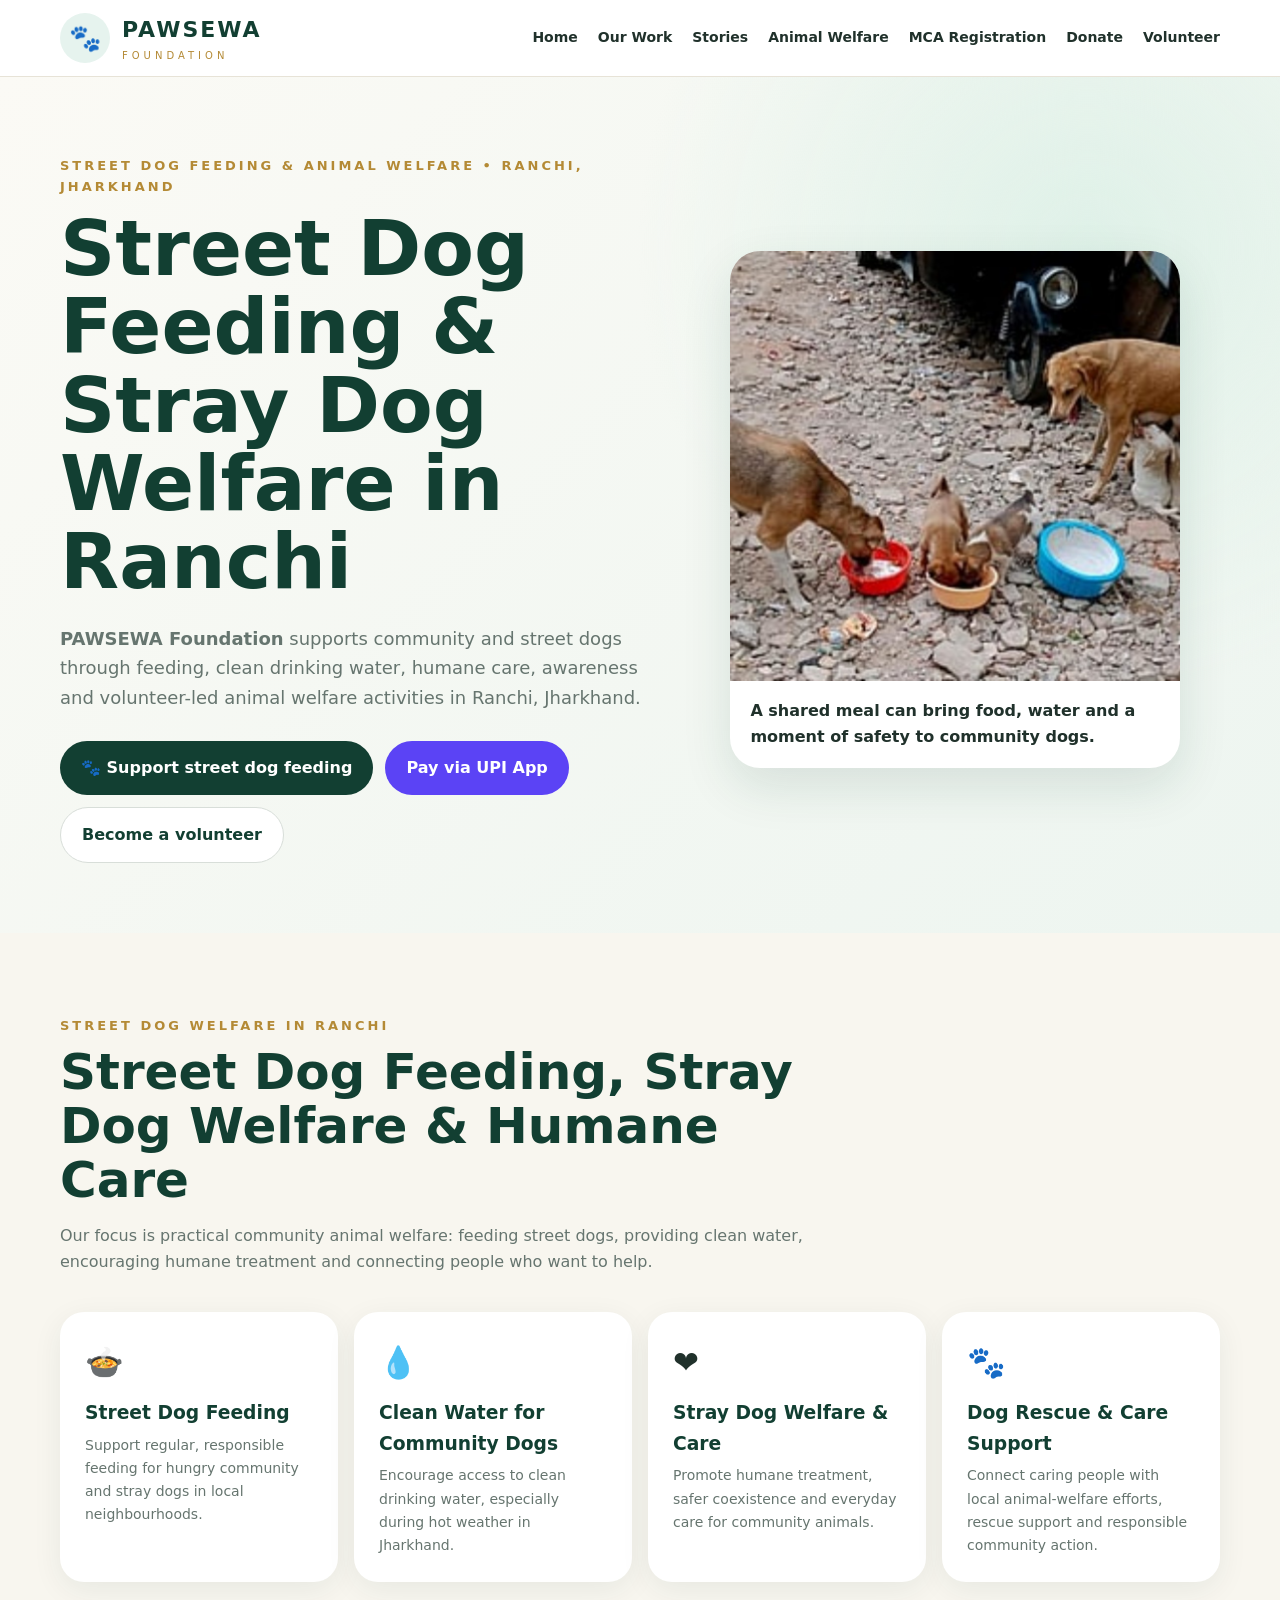
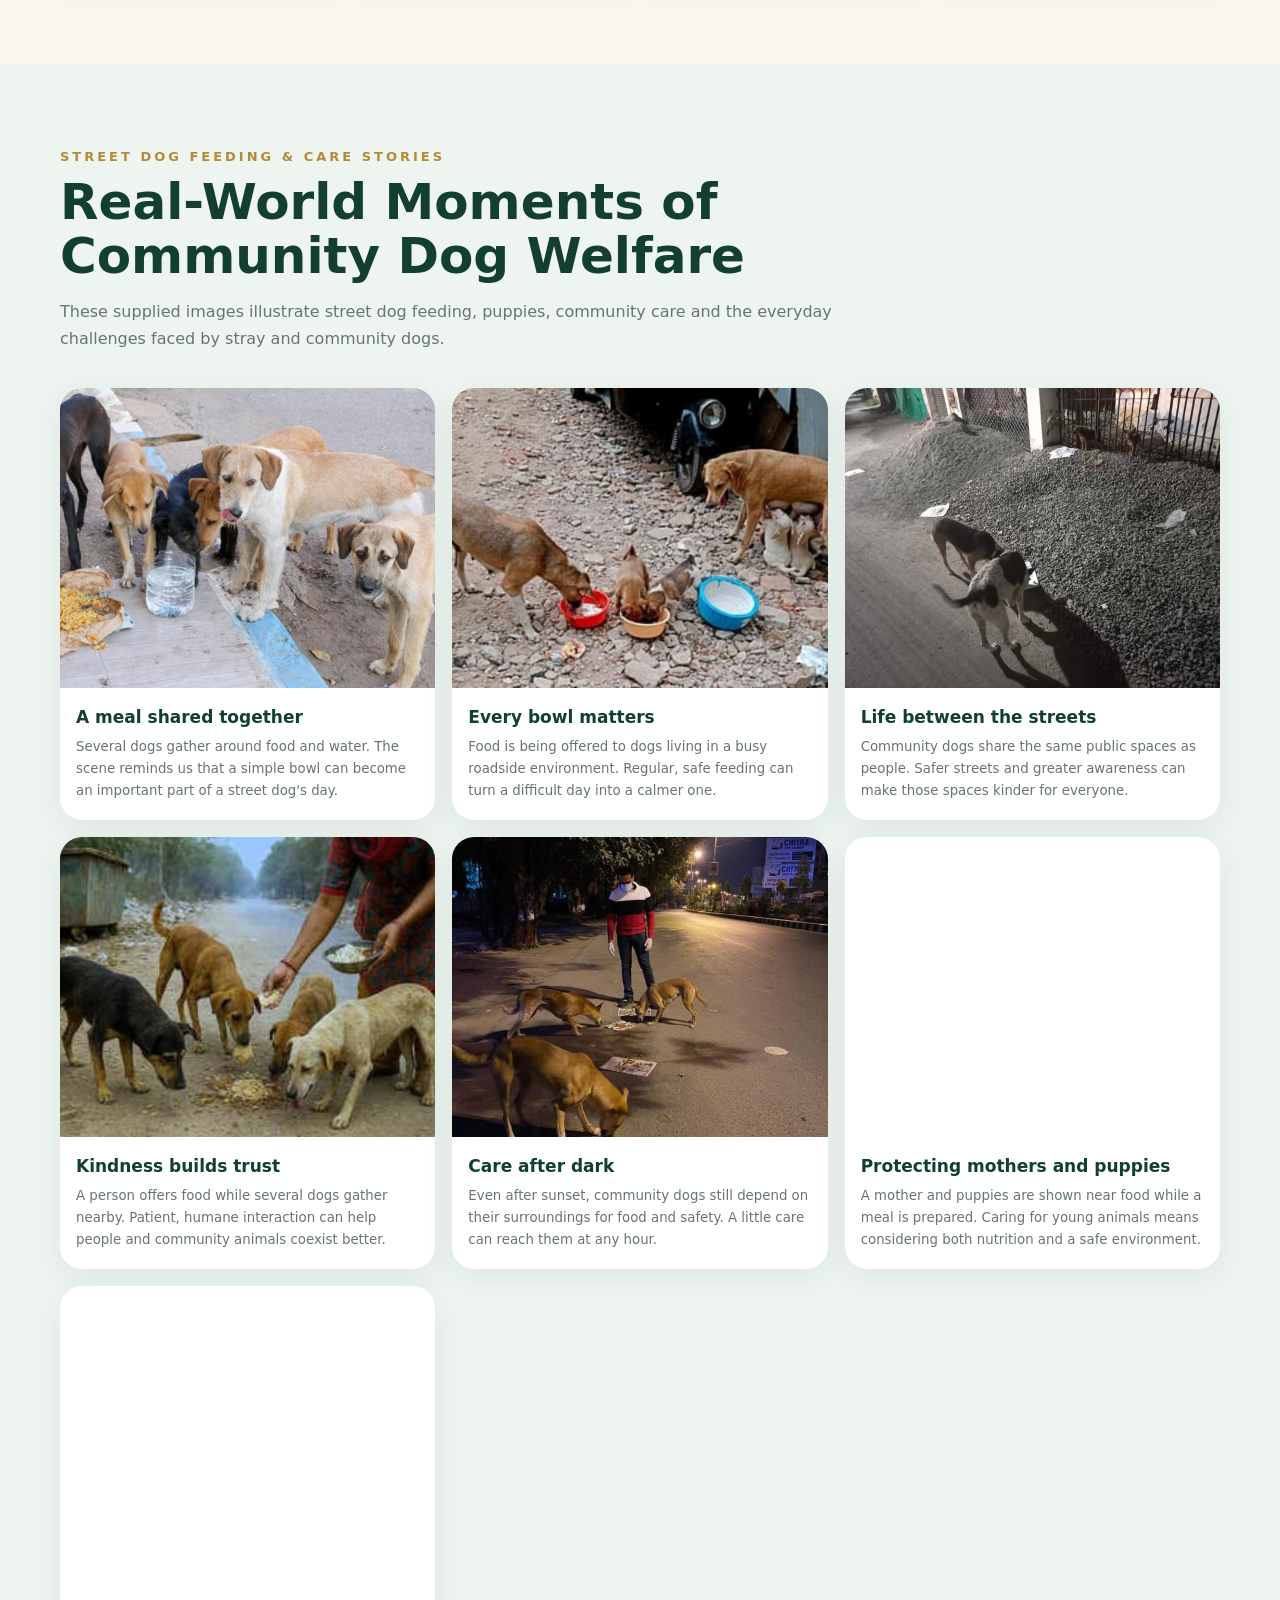
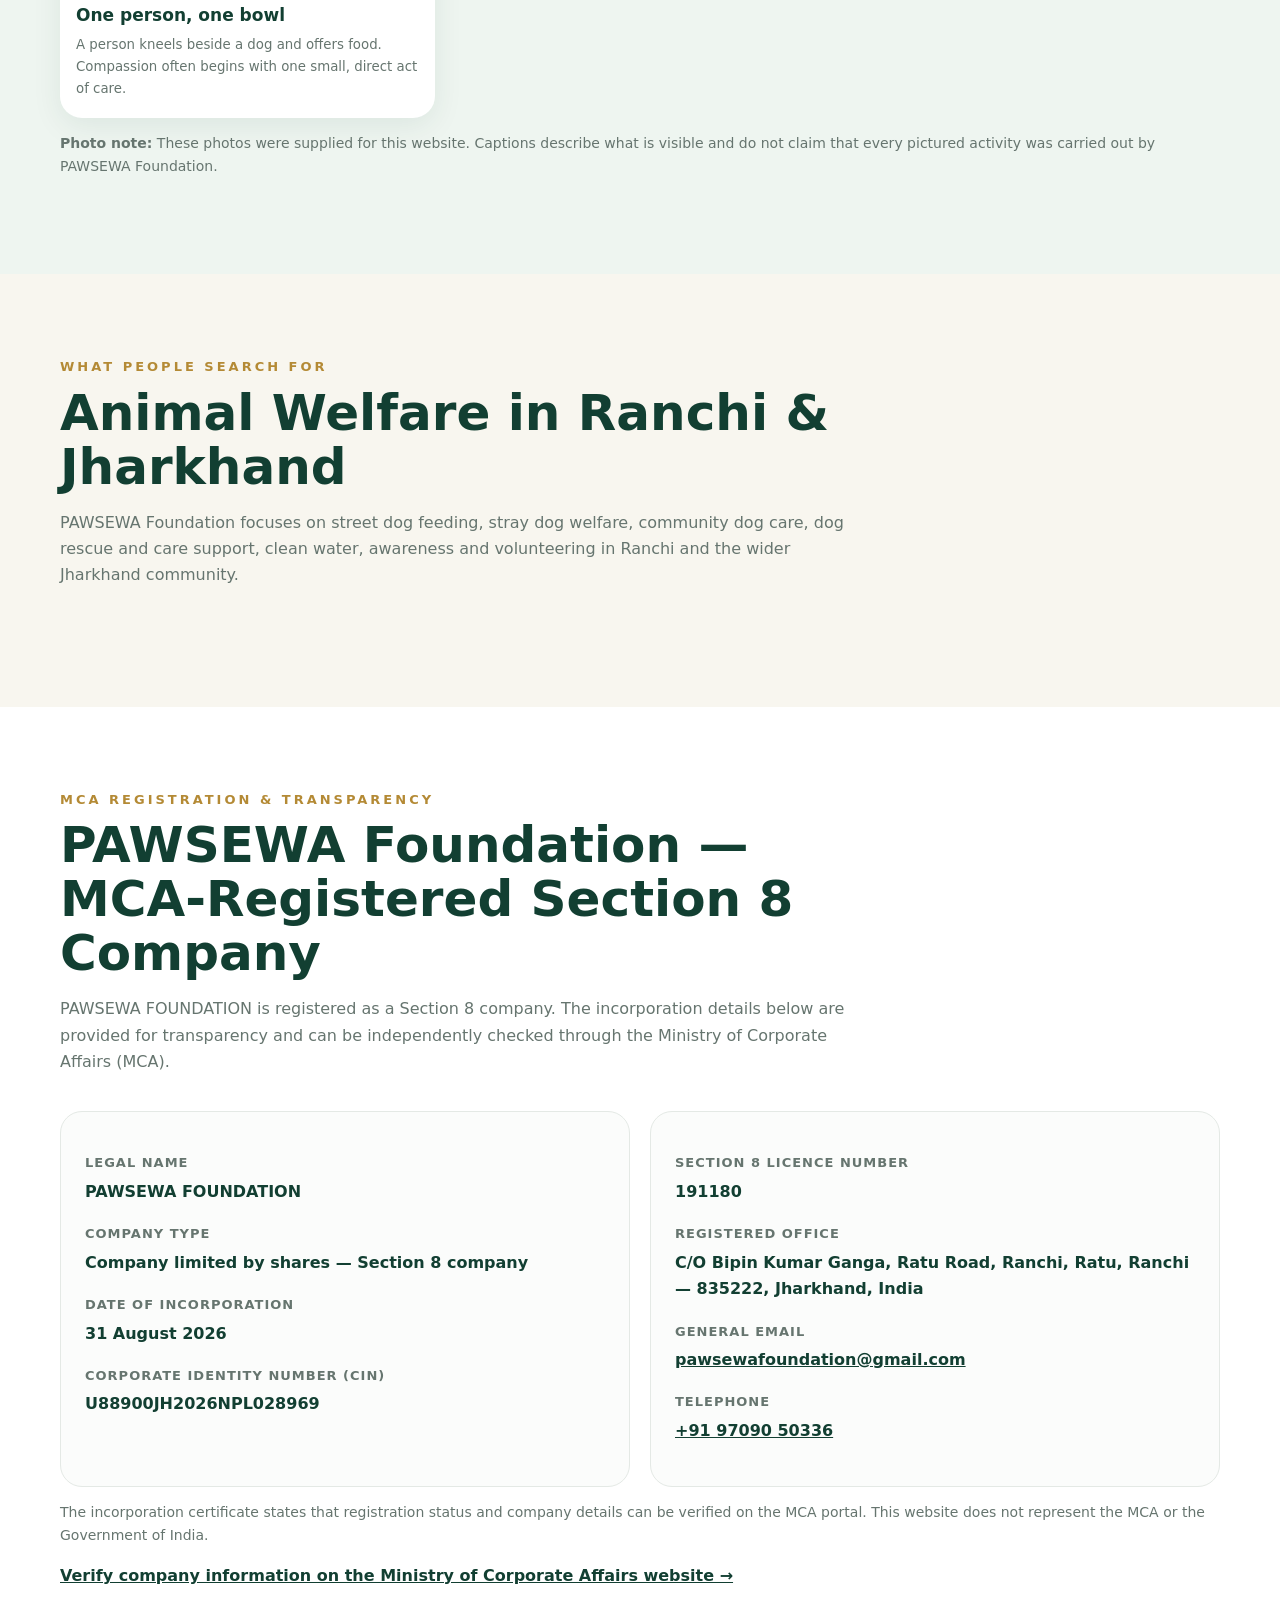
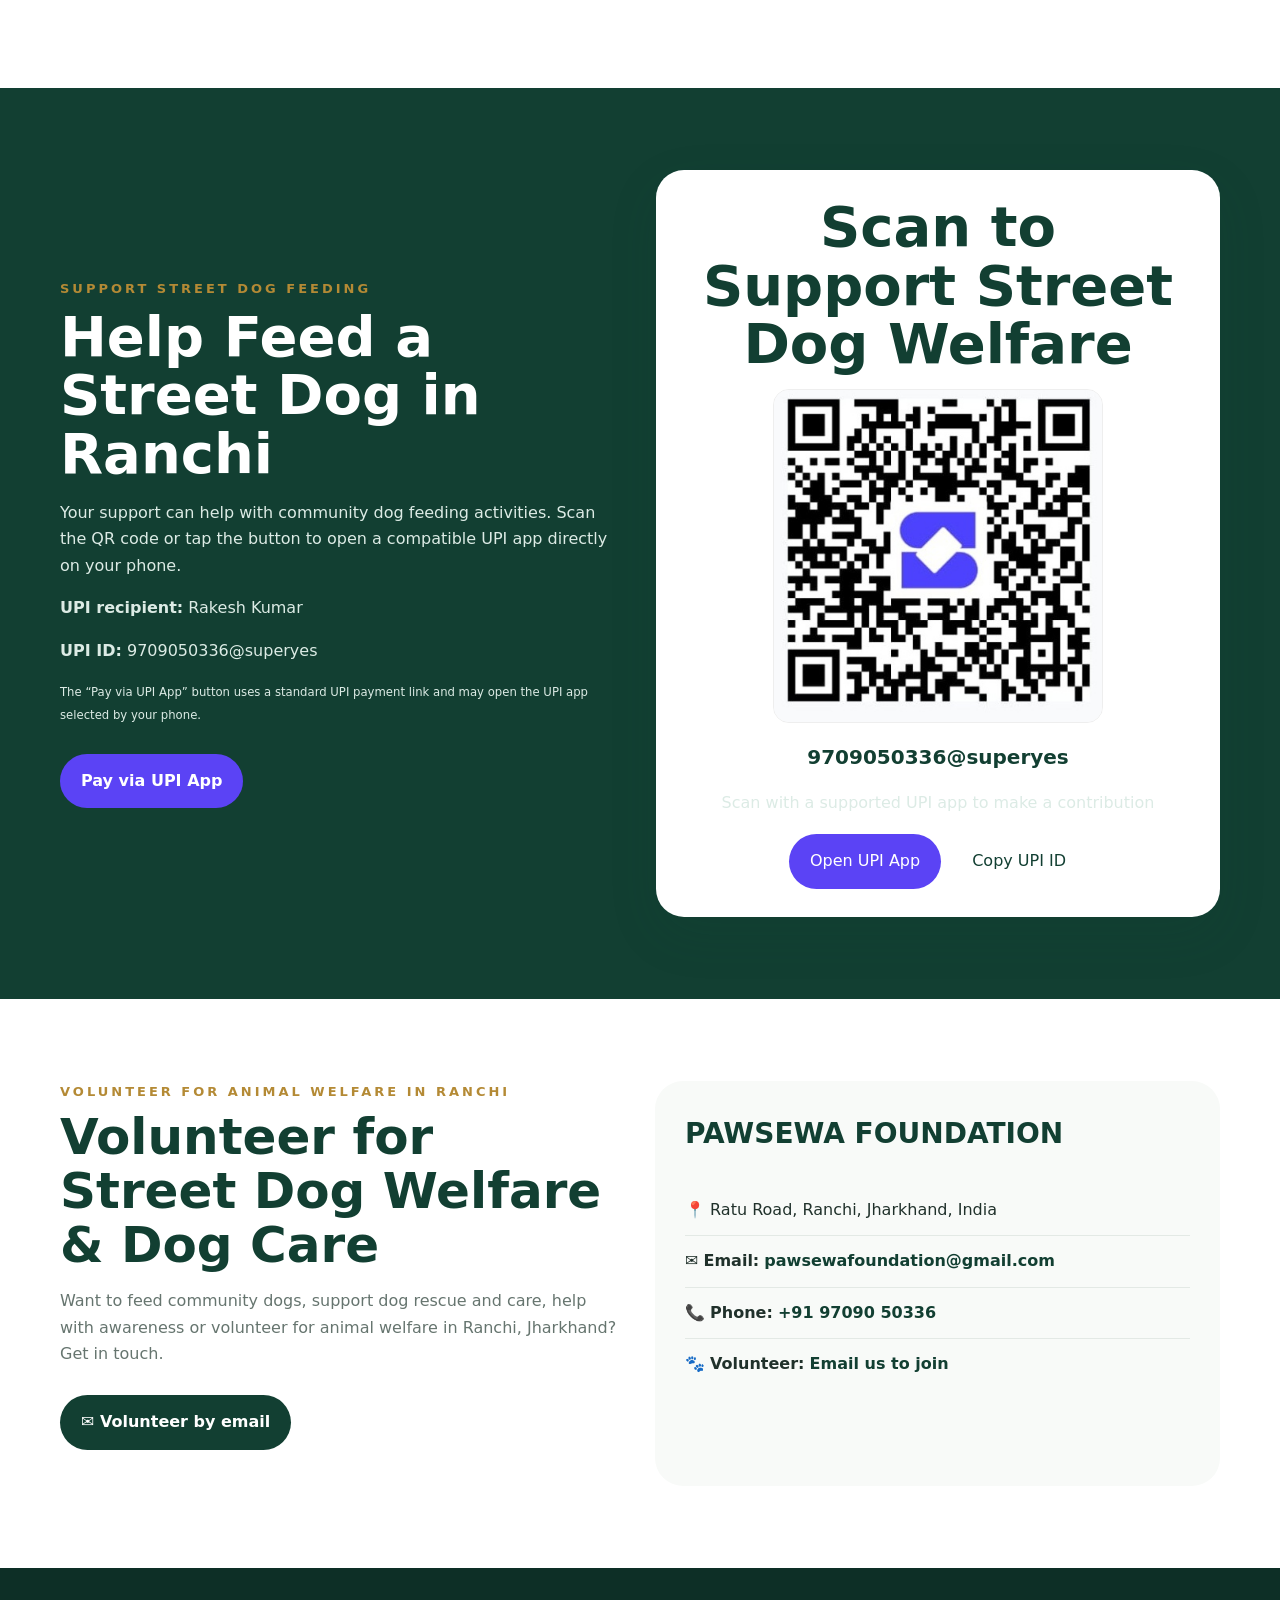
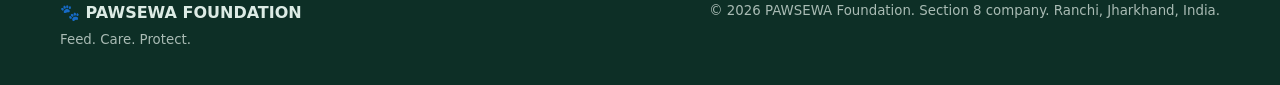
==== commit 4f4850cc: "Update index.html" ====
--- a/index.html
+++ b/index.html
@@ -113,7 +113,8 @@
     "inLanguage":"en-IN"
   }
   </script>
-
+<link rel="icon" type="image/png" href="/favicon.png">
+  
 </head>
 <body>
 <a class="skip" href="#main">Skip to content</a>
